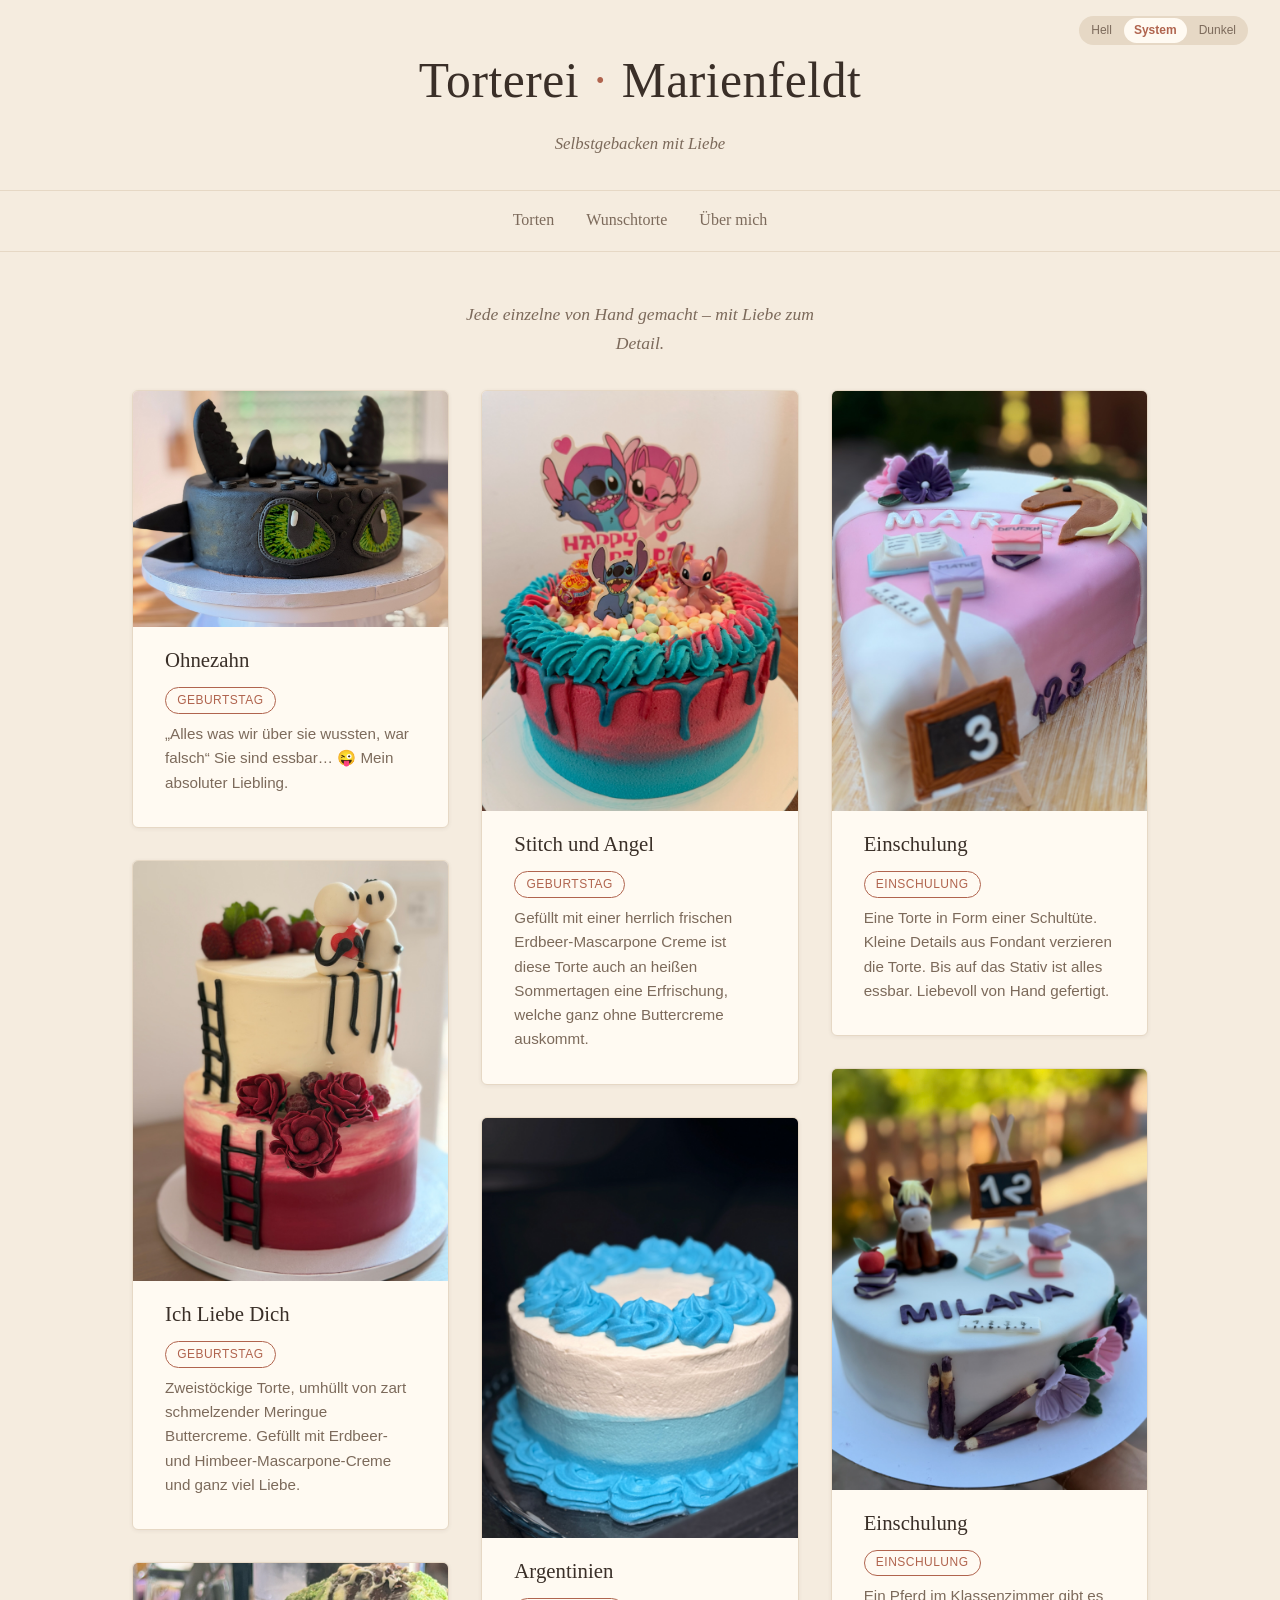
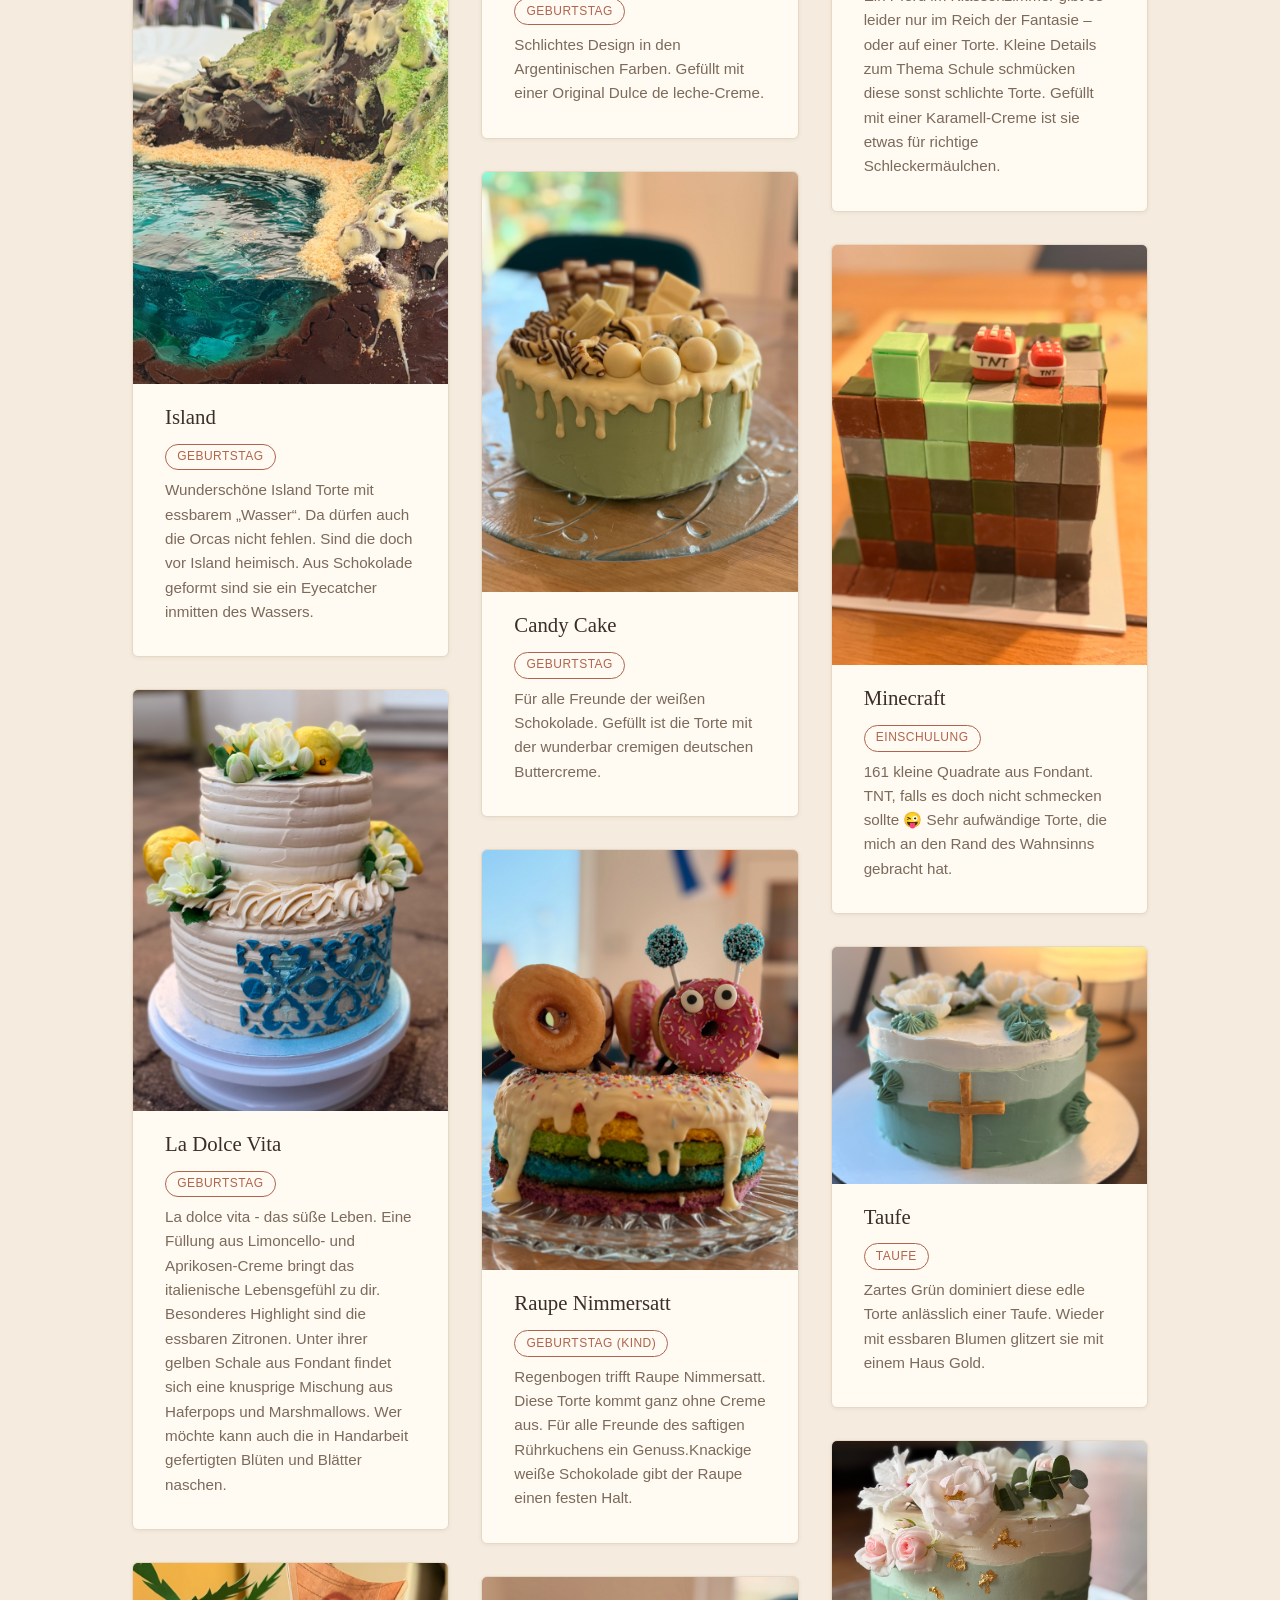
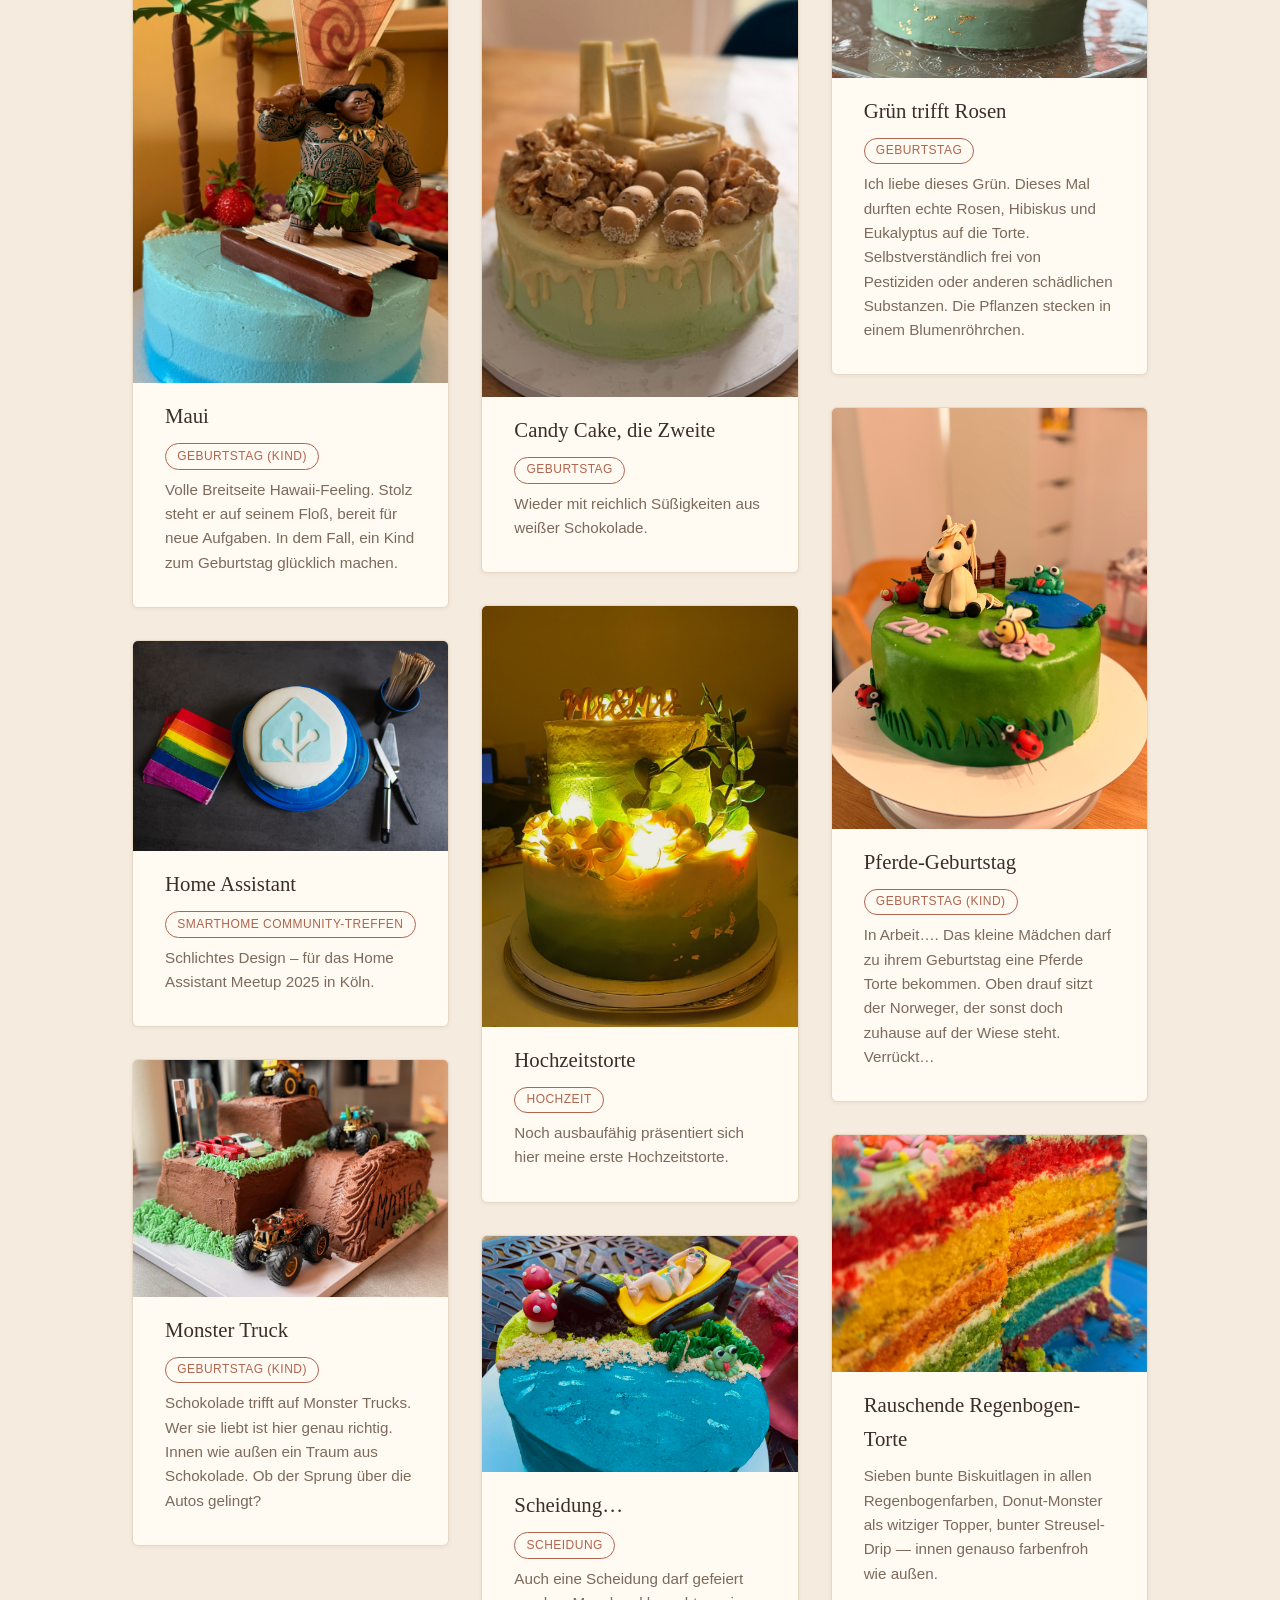
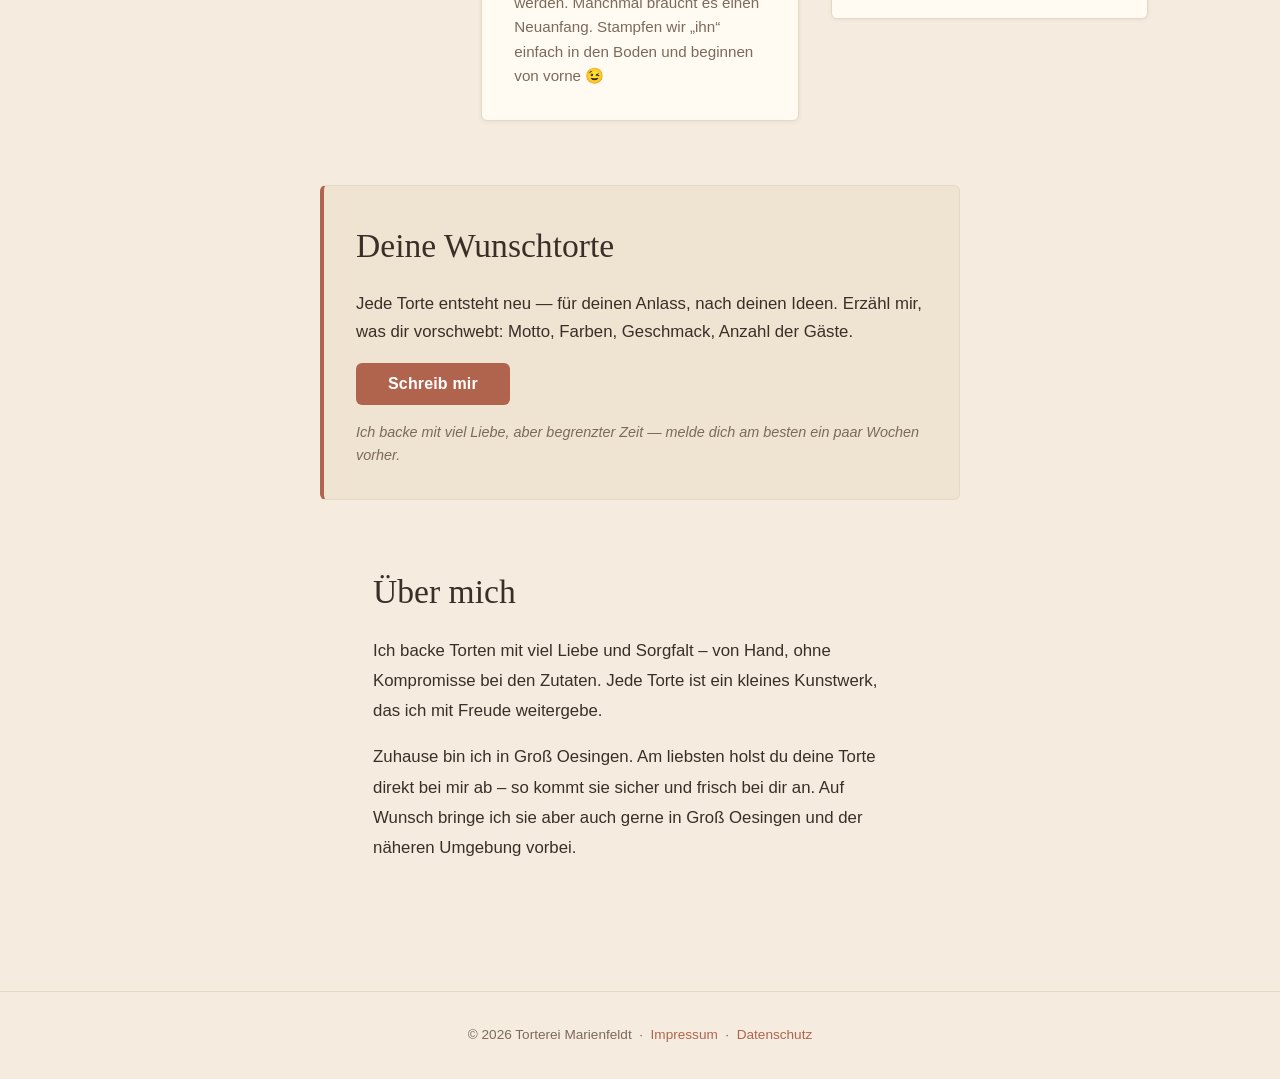
==== index.html @ f652b7ba "Bildmaße für Galerie-Karten reservieren (iPad-Ausrichtungsbug) Die Torten-Galerie nutzt ein Mehrspal" ====
<!DOCTYPE html>
<html lang="de">
<head>
  <meta charset="UTF-8">
  <meta name="viewport" content="width=device-width, initial-scale=1.0">
  <meta name="description" content="Torterei Marienfeldt – selbstgebackene Torten mit Liebe zum Handwerk.">
  <title>Torterei Marienfeldt</title>
  <link rel="icon" href="assets/favicon.svg" type="image/svg+xml">

  <meta property="og:type" content="website">
  <meta property="og:site_name" content="Torterei Marienfeldt">
  <meta property="og:title" content="Torterei Marienfeldt">
  <meta property="og:description" content="Selbstgebackene Torten mit Liebe zum Handwerk – jede einzelne von Hand gemacht.">
  <meta property="og:image" content="assets/images/torte-regenbogen-1.png">
  <meta property="og:image:width" content="2048">
  <meta property="og:image:height" content="1536">
  <meta property="og:image:alt" content="Rauschende Regenbogen-Torte der Torterei Marienfeldt">
  <meta name="twitter:card" content="summary_large_image">
  <meta name="twitter:title" content="Torterei Marienfeldt">
  <meta name="twitter:description" content="Selbstgebackene Torten mit Liebe zum Handwerk – jede einzelne von Hand gemacht.">
  <meta name="twitter:image" content="assets/images/torte-regenbogen-1.png">

  <link rel="stylesheet" href="assets/css/style.css">
  <script src="assets/js/theme.js"></script>
</head>
<body>

  <header class="site-header">
    <div class="seite-inhalt">
      <h1 class="site-header__titel">Torterei<span class="site-header__trenner" aria-hidden="true">·</span>Marienfeldt</h1>
      <p class="site-header__untertitel">Selbstgebacken mit Liebe</p>
    </div>
    <div class="header-controls">
      <div class="theme-switch" role="group" aria-label="Farbschema">
        <button class="theme-switch__btn" data-theme-set="light">Hell</button>
        <button class="theme-switch__btn" data-theme-set="system">System</button>
        <button class="theme-switch__btn" data-theme-set="dark">Dunkel</button>
      </div>
    </div>
  </header>

  <nav class="site-nav" aria-label="Hauptnavigation">
    <ul class="site-nav__liste">
      <li><a class="site-nav__link" href="#torten">Torten</a></li>
      <li><a class="site-nav__link" href="#kontakt">Wunschtorte</a></li>
      <li><a class="site-nav__link" href="#ueber-uns">Über mich</a></li>
    </ul>
  </nav>

  <main>
    <div class="seite-inhalt">

      <section class="torten-galerie" id="torten">
        <p class="torten-galerie__intro">Jede einzelne von Hand gemacht – mit Liebe zum Detail.</p>
        <div class="torten-galerie__raster">
          <div class="torte-card">
            <a href="#lb-ohnezahn-1" class="torte-card__bild-link">
              <img class="torte-card__bild" src="assets/images/torte-ohnezahn-1.png" alt="Ohnezahn" width="2048" height="1536" loading="lazy">
            </a>
            <div class="torte-card__info">
              <h3 class="torte-card__name">Ohnezahn</h3>
              <p class="torte-card__anlass">Geburtstag</p>
              <p class="torte-card__beschreibung">„Alles was wir über sie wussten, war falsch“
Sie sind essbar… 😜

Mein absoluter Liebling.</p>
            </div>
          </div>
          <div class="torte-card">
            <a href="#lb-love-1" class="torte-card__bild-link">
              <img class="torte-card__bild" src="assets/images/torte-love-1.jpg" alt="Ich Liebe Dich" width="1536" height="2048" loading="lazy">
            </a>
            <div class="torte-card__info">
              <h3 class="torte-card__name">Ich Liebe Dich</h3>
              <p class="torte-card__anlass">Geburtstag</p>
              <p class="torte-card__beschreibung">Zweistöckige Torte, umhüllt von zart schmelzender Meringue Buttercreme. Gefüllt mit Erdbeer- und Himbeer-Mascarpone-Creme und ganz viel Liebe.</p>
            </div>
          </div>
          <div class="torte-card">
            <a href="#lb-landschaft-1" class="torte-card__bild-link">
              <img class="torte-card__bild" src="assets/images/torte-landschaft-1.jpg" alt="Island" width="1536" height="2048" loading="lazy">
            </a>
            <div class="torte-card__info">
              <h3 class="torte-card__name">Island</h3>
              <p class="torte-card__anlass">Geburtstag</p>
              <p class="torte-card__beschreibung">Wunderschöne Island Torte mit essbarem „Wasser“.
Da dürfen auch die Orcas nicht fehlen. Sind die doch vor Island heimisch. Aus Schokolade geformt sind sie ein Eyecatcher inmitten des Wassers.</p>
            </div>
          </div>
          <div class="torte-card">
            <a href="#lb-la-dolce-vita-1" class="torte-card__bild-link">
              <img class="torte-card__bild" src="assets/images/torte-la-dolce-vita-1.png" alt="La Dolce Vita" width="1536" height="2048" loading="lazy">
            </a>
            <div class="torte-card__info">
              <h3 class="torte-card__name">La Dolce Vita</h3>
              <p class="torte-card__anlass">Geburtstag</p>
              <p class="torte-card__beschreibung">La dolce vita - das süße Leben.
Eine Füllung aus Limoncello- und Aprikosen-Creme bringt das italienische Lebensgefühl zu dir. 
Besonderes Highlight sind die essbaren Zitronen. Unter ihrer gelben Schale aus Fondant findet sich eine knusprige Mischung aus Haferpops und Marshmallows. Wer möchte kann auch die in Handarbeit gefertigten Blüten und Blätter naschen.</p>
            </div>
          </div>
          <div class="torte-card">
            <a href="#lb-moana-1" class="torte-card__bild-link">
              <img class="torte-card__bild" src="assets/images/torte-moana-1.png" alt="Maui" width="1536" height="2048" loading="lazy">
            </a>
            <div class="torte-card__info">
              <h3 class="torte-card__name">Maui</h3>
              <p class="torte-card__anlass">Geburtstag (Kind)</p>
              <p class="torte-card__beschreibung">Volle Breitseite Hawaii-Feeling.
Stolz steht er auf seinem Floß, bereit für neue Aufgaben. In dem Fall, ein Kind zum Geburtstag glücklich machen.</p>
            </div>
          </div>
          <div class="torte-card">
            <a href="#lb-homeassistant-1" class="torte-card__bild-link">
              <img class="torte-card__bild" src="assets/images/torte-homeassistant-1.jpg" alt="Home Assistant" width="2000" height="1333" loading="lazy">
            </a>
            <div class="torte-card__info">
              <h3 class="torte-card__name">Home Assistant</h3>
              <p class="torte-card__anlass">SmartHome Community-Treffen</p>
              <p class="torte-card__beschreibung">Schlichtes Design – für das Home Assistant Meetup 2025 in Köln.</p>
            </div>
          </div>
          <div class="torte-card">
            <a href="#lb-monstertruck-1" class="torte-card__bild-link">
              <img class="torte-card__bild" src="assets/images/torte-monstertruck-1.png" alt="Monster Truck" width="2048" height="1536" loading="lazy">
            </a>
            <div class="torte-card__info">
              <h3 class="torte-card__name">Monster Truck</h3>
              <p class="torte-card__anlass">Geburtstag (Kind)</p>
              <p class="torte-card__beschreibung">Schokolade trifft auf Monster Trucks. Wer sie liebt ist hier genau richtig. Innen wie außen ein Traum aus Schokolade. Ob der Sprung über die Autos gelingt?</p>
            </div>
          </div>
          <div class="torte-card">
            <a href="#lb-stitch-und-angel-1" class="torte-card__bild-link">
              <img class="torte-card__bild" src="assets/images/torte-stitch-und-angel-1.png" alt="Stitch und Angel" width="1536" height="2048" loading="lazy">
            </a>
            <div class="torte-card__info">
              <h3 class="torte-card__name">Stitch und Angel</h3>
              <p class="torte-card__anlass">Geburtstag</p>
              <p class="torte-card__beschreibung">Gefüllt mit einer herrlich frischen Erdbeer-Mascarpone Creme ist diese Torte auch an heißen Sommertagen eine Erfrischung, welche ganz ohne Buttercreme auskommt.</p>
            </div>
          </div>
          <div class="torte-card">
            <a href="#lb-ombreblau-1" class="torte-card__bild-link">
              <img class="torte-card__bild" src="assets/images/torte-ombreblau-1.png" alt="Argentinien" width="1536" height="2048" loading="lazy">
            </a>
            <div class="torte-card__info">
              <h3 class="torte-card__name">Argentinien</h3>
              <p class="torte-card__anlass">Geburtstag</p>
              <p class="torte-card__beschreibung">Schlichtes Design in den Argentinischen Farben. Gefüllt mit einer Original Dulce de leche-Creme.</p>
            </div>
          </div>
          <div class="torte-card">
            <a href="#lb-drip-gruen-1" class="torte-card__bild-link">
              <img class="torte-card__bild" src="assets/images/torte-drip-gruen-1.png" alt="Candy Cake" width="1536" height="2048" loading="lazy">
            </a>
            <div class="torte-card__info">
              <h3 class="torte-card__name">Candy Cake</h3>
              <p class="torte-card__anlass">Geburtstag</p>
              <p class="torte-card__beschreibung">Für alle Freunde der weißen Schokolade. Gefüllt ist die Torte mit der wunderbar cremigen deutschen Buttercreme.</p>
            </div>
          </div>
          <div class="torte-card">
            <a href="#lb-schoko-drip-1" class="torte-card__bild-link">
              <img class="torte-card__bild" src="assets/images/torte-schoko-drip-1.png" alt="Raupe Nimmersatt" width="1536" height="2048" loading="lazy">
            </a>
            <div class="torte-card__info">
              <h3 class="torte-card__name">Raupe Nimmersatt</h3>
              <p class="torte-card__anlass">Geburtstag (Kind)</p>
              <p class="torte-card__beschreibung">Regenbogen trifft Raupe Nimmersatt.
Diese Torte kommt ganz ohne Creme aus. Für alle Freunde des saftigen Rührkuchens ein Genuss.Knackige weiße Schokolade gibt der Raupe einen festen Halt.</p>
            </div>
          </div>
          <div class="torte-card">
            <a href="#lb-candy-cake-die-zweite-1" class="torte-card__bild-link">
              <img class="torte-card__bild" src="assets/images/torte-candy-cake-die-zweite-1.png" alt="Candy Cake, die Zweite" width="1536" height="2048" loading="lazy">
            </a>
            <div class="torte-card__info">
              <h3 class="torte-card__name">Candy Cake, die Zweite</h3>
              <p class="torte-card__anlass">Geburtstag</p>
              <p class="torte-card__beschreibung">Wieder mit reichlich Süßigkeiten aus weißer Schokolade.</p>
            </div>
          </div>
          <div class="torte-card">
            <a href="#lb-hochzeitstorte-1" class="torte-card__bild-link">
              <img class="torte-card__bild" src="assets/images/torte-hochzeitstorte-1.png" alt="Hochzeitstorte" width="1536" height="2048" loading="lazy">
            </a>
            <div class="torte-card__info">
              <h3 class="torte-card__name">Hochzeitstorte</h3>
              <p class="torte-card__anlass">Hochzeit</p>
              <p class="torte-card__beschreibung">Noch ausbaufähig präsentiert sich hier meine erste Hochzeitstorte.</p>
            </div>
          </div>
          <div class="torte-card">
            <a href="#lb-scheidung-1" class="torte-card__bild-link">
              <img class="torte-card__bild" src="assets/images/torte-scheidung-1.png" alt="Scheidung…" width="2048" height="1536" loading="lazy">
            </a>
            <div class="torte-card__info">
              <h3 class="torte-card__name">Scheidung…</h3>
              <p class="torte-card__anlass">Scheidung</p>
              <p class="torte-card__beschreibung">Auch eine Scheidung darf gefeiert werden. Manchmal braucht es einen Neuanfang. 
Stampfen wir „ihn“ einfach in den Boden und beginnen von vorne 😉</p>
            </div>
          </div>
          <div class="torte-card">
            <a href="#lb-einschulung-1" class="torte-card__bild-link">
              <img class="torte-card__bild" src="assets/images/torte-einschulung-1.jpg" alt="Einschulung" width="1536" height="2048" loading="lazy">
            </a>
            <div class="torte-card__info">
              <h3 class="torte-card__name">Einschulung</h3>
              <p class="torte-card__anlass">Einschulung</p>
              <p class="torte-card__beschreibung">Eine Torte in Form einer Schultüte. Kleine Details aus Fondant verzieren die Torte. Bis auf das Stativ ist alles essbar. Liebevoll von Hand gefertigt.</p>
            </div>
          </div>
          <div class="torte-card">
            <a href="#lb-einschulung-2-1" class="torte-card__bild-link">
              <img class="torte-card__bild" src="assets/images/torte-einschulung-2-1.jpg" alt="Einschulung" width="1536" height="2048" loading="lazy">
            </a>
            <div class="torte-card__info">
              <h3 class="torte-card__name">Einschulung</h3>
              <p class="torte-card__anlass">Einschulung</p>
              <p class="torte-card__beschreibung">Ein Pferd im Klassenzimmer gibt es leider nur im Reich der Fantasie – oder auf einer Torte. Kleine Details zum Thema Schule schmücken diese sonst schlichte Torte. Gefüllt mit einer Karamell-Creme ist sie etwas für richtige Schleckermäulchen.</p>
            </div>
          </div>
          <div class="torte-card">
            <a href="#lb-minecraft-1" class="torte-card__bild-link">
              <img class="torte-card__bild" src="assets/images/torte-minecraft-1.jpg" alt="Minecraft" width="1536" height="2048" loading="lazy">
            </a>
            <div class="torte-card__info">
              <h3 class="torte-card__name">Minecraft</h3>
              <p class="torte-card__anlass">Einschulung</p>
              <p class="torte-card__beschreibung">161 kleine Quadrate aus Fondant. TNT, falls es doch nicht schmecken sollte 😜
Sehr aufwändige Torte, die mich an den Rand des Wahnsinns gebracht hat.</p>
            </div>
          </div>
          <div class="torte-card">
            <a href="#lb-taufe-1" class="torte-card__bild-link">
              <img class="torte-card__bild" src="assets/images/torte-taufe-1.jpg" alt="Taufe" width="5712" height="4284" loading="lazy">
            </a>
            <div class="torte-card__info">
              <h3 class="torte-card__name">Taufe</h3>
              <p class="torte-card__anlass">Taufe</p>
              <p class="torte-card__beschreibung">Zartes Grün dominiert diese edle Torte anlässlich einer Taufe. Wieder mit essbaren Blumen glitzert sie mit einem Haus Gold.</p>
            </div>
          </div>
          <div class="torte-card">
            <a href="#lb-gruen-trifft-rosen-1" class="torte-card__bild-link">
              <img class="torte-card__bild" src="assets/images/torte-gruen-trifft-rosen-1.jpg" alt="Grün trifft Rosen" width="4032" height="3024" loading="lazy">
            </a>
            <div class="torte-card__info">
              <h3 class="torte-card__name">Grün trifft Rosen</h3>
              <p class="torte-card__anlass">Geburtstag</p>
              <p class="torte-card__beschreibung">Ich liebe dieses Grün. Dieses Mal durften echte Rosen, Hibiskus und Eukalyptus auf die Torte. Selbstverständlich frei von Pestiziden oder anderen schädlichen Substanzen. Die Pflanzen stecken in einem Blumenröhrchen.</p>
            </div>
          </div>
          <div class="torte-card">
            <a href="#lb-pferde-geburtstag-1" class="torte-card__bild-link">
              <img class="torte-card__bild" src="assets/images/torte-pferde-geburtstag-1.jpg" alt="Pferde-Geburtstag" width="4284" height="5712" loading="lazy">
            </a>
            <div class="torte-card__info">
              <h3 class="torte-card__name">Pferde-Geburtstag</h3>
              <p class="torte-card__anlass">Geburtstag (Kind)</p>
              <p class="torte-card__beschreibung">In Arbeit….

Das kleine Mädchen darf zu ihrem Geburtstag eine Pferde Torte bekommen. Oben drauf sitzt der Norweger, der sonst doch zuhause auf der Wiese steht. Verrückt…</p>
            </div>
          </div>
          <div class="torte-card">
            <a href="#lb-regenbogen-1" class="torte-card__bild-link">
              <img class="torte-card__bild" src="assets/images/torte-regenbogen-1.png" alt="Rauschende Regenbogen-Torte" width="2048" height="1536" loading="lazy">
            </a>
            <div class="torte-card__info">
              <h3 class="torte-card__name">Rauschende Regenbogen-Torte</h3>
              <p class="torte-card__beschreibung">Sieben bunte Biskuitlagen in allen Regenbogenfarben, Donut-Monster als witziger Topper, bunter Streusel-Drip — innen genauso farbenfroh wie außen.</p>
            </div>
          </div>
        </div>
      </section>

      <section class="kontakt" id="kontakt" aria-labelledby="kontakt-titel">
        <div class="kontakt__box">
          <h2 class="abschnitt-titel" id="kontakt-titel">Deine Wunschtorte</h2>
          <p class="kontakt__text">
            Jede Torte entsteht neu — für deinen Anlass, nach deinen Ideen. Erzähl mir, was dir
            vorschwebt: Motto, Farben, Geschmack, Anzahl der Gäste.
          </p>
          <a class="kontakt__link" href="mailto:torterei@marienfeldt.net?subject=Anfrage">
            Schreib mir
          </a>
          <p class="kontakt__hinweis">
            Ich backe mit viel Liebe, aber begrenzter Zeit — melde dich am besten ein paar Wochen vorher.
          </p>
        </div>
      </section>

      <section class="ueber-uns" id="ueber-uns" aria-labelledby="ueber-uns-titel">
        <div class="ueber-uns__box">
          <h2 class="abschnitt-titel" id="ueber-uns-titel">Über mich</h2>
          <p class="ueber-uns__text">
            Ich backe Torten mit viel Liebe und Sorgfalt –
            von Hand, ohne Kompromisse bei den Zutaten.
            Jede Torte ist ein kleines Kunstwerk, das ich mit Freude weitergebe.
          </p>
          <p class="ueber-uns__text">
            Zuhause bin ich in Groß Oesingen. Am liebsten holst du deine Torte direkt
            bei mir ab – so kommt sie sicher und frisch bei dir an. Auf Wunsch bringe
            ich sie aber auch gerne in Groß Oesingen und der näheren Umgebung vorbei.
          </p>
        </div>
      </section>

    </div>
  </main>

  <footer class="site-footer">
    <div class="seite-inhalt">
      <p>&copy; 2026 Torterei Marienfeldt &nbsp;·&nbsp; <a href="impressum.html">Impressum</a> &nbsp;·&nbsp; <a href="datenschutz.html">Datenschutz</a></p>
    </div>
  </footer>
  <!-- Ohnezahn -->
  <div class="lightbox" id="lb-ohnezahn-1">
    <a class="lightbox__overlay" href="#torten" aria-label="Schließen"></a>
    <div class="lightbox__stage">
      <img class="lightbox__bild" src="assets/images/torte-ohnezahn-1.png" alt="Ohnezahn – Ansicht 1">
      <p class="lightbox__titel">Ohnezahn</p>
      <a class="lightbox__schliessen" href="#torten" aria-label="Schließen">✕</a>
    </div>
  </div>
  <!-- Ich Liebe Dich -->
  <div class="lightbox" id="lb-love-1">
    <a class="lightbox__overlay" href="#torten" aria-label="Schließen"></a>
    <div class="lightbox__stage">
      <img class="lightbox__bild" src="assets/images/torte-love-1.jpg" alt="Ich Liebe Dich – Ansicht 1">
      <p class="lightbox__titel">Ich Liebe Dich</p>
      <a class="lightbox__schliessen" href="#torten" aria-label="Schließen">✕</a>
      <a class="lightbox__nav lightbox__nav--weiter" href="#lb-love-2" aria-label="Nächstes Bild">›</a>
    </div>
  </div>
  <div class="lightbox" id="lb-love-2">
    <a class="lightbox__overlay" href="#torten" aria-label="Schließen"></a>
    <div class="lightbox__stage">
      <img class="lightbox__bild" src="assets/images/torte-love-2.jpg" alt="Ich Liebe Dich – Ansicht 2">
      <p class="lightbox__titel">Ich Liebe Dich</p>
      <a class="lightbox__schliessen" href="#torten" aria-label="Schließen">✕</a>
      <a class="lightbox__nav lightbox__nav--weiter" href="#lb-love-3" aria-label="Nächstes Bild">›</a>
      <a class="lightbox__nav lightbox__nav--zurueck" href="#lb-love-1" aria-label="Vorheriges Bild">‹</a>
    </div>
  </div>
  <div class="lightbox" id="lb-love-3">
    <a class="lightbox__overlay" href="#torten" aria-label="Schließen"></a>
    <div class="lightbox__stage">
      <img class="lightbox__bild" src="assets/images/torte-love-3.jpg" alt="Ich Liebe Dich – Ansicht 3">
      <p class="lightbox__titel">Ich Liebe Dich</p>
      <a class="lightbox__schliessen" href="#torten" aria-label="Schließen">✕</a>
      <a class="lightbox__nav lightbox__nav--zurueck" href="#lb-love-2" aria-label="Vorheriges Bild">‹</a>
    </div>
  </div>
  <!-- Island -->
  <div class="lightbox" id="lb-landschaft-1">
    <a class="lightbox__overlay" href="#torten" aria-label="Schließen"></a>
    <div class="lightbox__stage">
      <img class="lightbox__bild" src="assets/images/torte-landschaft-1.jpg" alt="Island – Ansicht 1">
      <p class="lightbox__titel">Island</p>
      <a class="lightbox__schliessen" href="#torten" aria-label="Schließen">✕</a>
      <a class="lightbox__nav lightbox__nav--weiter" href="#lb-landschaft-2" aria-label="Nächstes Bild">›</a>
    </div>
  </div>
  <div class="lightbox" id="lb-landschaft-2">
    <a class="lightbox__overlay" href="#torten" aria-label="Schließen"></a>
    <div class="lightbox__stage">
      <img class="lightbox__bild" src="assets/images/torte-landschaft-2.png" alt="Island – Ansicht 2">
      <p class="lightbox__titel">Island</p>
      <a class="lightbox__schliessen" href="#torten" aria-label="Schließen">✕</a>
      <a class="lightbox__nav lightbox__nav--zurueck" href="#lb-landschaft-1" aria-label="Vorheriges Bild">‹</a>
    </div>
  </div>
  <!-- La Dolce Vita -->
  <div class="lightbox" id="lb-la-dolce-vita-1">
    <a class="lightbox__overlay" href="#torten" aria-label="Schließen"></a>
    <div class="lightbox__stage">
      <img class="lightbox__bild" src="assets/images/torte-la-dolce-vita-1.png" alt="La Dolce Vita – Ansicht 1">
      <p class="lightbox__titel">La Dolce Vita</p>
      <a class="lightbox__schliessen" href="#torten" aria-label="Schließen">✕</a>
      <a class="lightbox__nav lightbox__nav--weiter" href="#lb-la-dolce-vita-2" aria-label="Nächstes Bild">›</a>
    </div>
  </div>
  <div class="lightbox" id="lb-la-dolce-vita-2">
    <a class="lightbox__overlay" href="#torten" aria-label="Schließen"></a>
    <div class="lightbox__stage">
      <img class="lightbox__bild" src="assets/images/torte-la-dolce-vita-2.png" alt="La Dolce Vita – Ansicht 2">
      <p class="lightbox__titel">La Dolce Vita</p>
      <a class="lightbox__schliessen" href="#torten" aria-label="Schließen">✕</a>
      <a class="lightbox__nav lightbox__nav--weiter" href="#lb-la-dolce-vita-3" aria-label="Nächstes Bild">›</a>
      <a class="lightbox__nav lightbox__nav--zurueck" href="#lb-la-dolce-vita-1" aria-label="Vorheriges Bild">‹</a>
    </div>
  </div>
  <div class="lightbox" id="lb-la-dolce-vita-3">
    <a class="lightbox__overlay" href="#torten" aria-label="Schließen"></a>
    <div class="lightbox__stage">
      <img class="lightbox__bild" src="assets/images/torte-la-dolce-vita-3.png" alt="La Dolce Vita – Ansicht 3">
      <p class="lightbox__titel">La Dolce Vita</p>
      <a class="lightbox__schliessen" href="#torten" aria-label="Schließen">✕</a>
      <a class="lightbox__nav lightbox__nav--zurueck" href="#lb-la-dolce-vita-2" aria-label="Vorheriges Bild">‹</a>
    </div>
  </div>
  <!-- Maui -->
  <div class="lightbox" id="lb-moana-1">
    <a class="lightbox__overlay" href="#torten" aria-label="Schließen"></a>
    <div class="lightbox__stage">
      <img class="lightbox__bild" src="assets/images/torte-moana-1.png" alt="Maui – Ansicht 1">
      <p class="lightbox__titel">Maui</p>
      <a class="lightbox__schliessen" href="#torten" aria-label="Schließen">✕</a>
    </div>
  </div>
  <!-- Home Assistant -->
  <div class="lightbox" id="lb-homeassistant-1">
    <a class="lightbox__overlay" href="#torten" aria-label="Schließen"></a>
    <div class="lightbox__stage">
      <img class="lightbox__bild" src="assets/images/torte-homeassistant-1.jpg" alt="Home Assistant – Ansicht 1">
      <p class="lightbox__titel">Home Assistant</p>
      <a class="lightbox__schliessen" href="#torten" aria-label="Schließen">✕</a>
      <a class="lightbox__nav lightbox__nav--weiter" href="#lb-homeassistant-2" aria-label="Nächstes Bild">›</a>
    </div>
  </div>
  <div class="lightbox" id="lb-homeassistant-2">
    <a class="lightbox__overlay" href="#torten" aria-label="Schließen"></a>
    <div class="lightbox__stage">
      <img class="lightbox__bild" src="assets/images/torte-homeassistant-2.png" alt="Home Assistant – Ansicht 2">
      <p class="lightbox__titel">Home Assistant</p>
      <a class="lightbox__schliessen" href="#torten" aria-label="Schließen">✕</a>
      <a class="lightbox__nav lightbox__nav--zurueck" href="#lb-homeassistant-1" aria-label="Vorheriges Bild">‹</a>
    </div>
  </div>
  <!-- Monster Truck -->
  <div class="lightbox" id="lb-monstertruck-1">
    <a class="lightbox__overlay" href="#torten" aria-label="Schließen"></a>
    <div class="lightbox__stage">
      <img class="lightbox__bild" src="assets/images/torte-monstertruck-1.png" alt="Monster Truck – Ansicht 1">
      <p class="lightbox__titel">Monster Truck</p>
      <a class="lightbox__schliessen" href="#torten" aria-label="Schließen">✕</a>
    </div>
  </div>
  <!-- Stitch und Angel -->
  <div class="lightbox" id="lb-stitch-und-angel-1">
    <a class="lightbox__overlay" href="#torten" aria-label="Schließen"></a>
    <div class="lightbox__stage">
      <img class="lightbox__bild" src="assets/images/torte-stitch-und-angel-1.png" alt="Stitch und Angel – Ansicht 1">
      <p class="lightbox__titel">Stitch und Angel</p>
      <a class="lightbox__schliessen" href="#torten" aria-label="Schließen">✕</a>
      <a class="lightbox__nav lightbox__nav--weiter" href="#lb-stitch-und-angel-2" aria-label="Nächstes Bild">›</a>
    </div>
  </div>
  <div class="lightbox" id="lb-stitch-und-angel-2">
    <a class="lightbox__overlay" href="#torten" aria-label="Schließen"></a>
    <div class="lightbox__stage">
      <img class="lightbox__bild" src="assets/images/torte-stitch-und-angel-2.png" alt="Stitch und Angel – Ansicht 2">
      <p class="lightbox__titel">Stitch und Angel</p>
      <a class="lightbox__schliessen" href="#torten" aria-label="Schließen">✕</a>
      <a class="lightbox__nav lightbox__nav--zurueck" href="#lb-stitch-und-angel-1" aria-label="Vorheriges Bild">‹</a>
    </div>
  </div>
  <!-- Argentinien -->
  <div class="lightbox" id="lb-ombreblau-1">
    <a class="lightbox__overlay" href="#torten" aria-label="Schließen"></a>
    <div class="lightbox__stage">
      <img class="lightbox__bild" src="assets/images/torte-ombreblau-1.png" alt="Argentinien – Ansicht 1">
      <p class="lightbox__titel">Argentinien</p>
      <a class="lightbox__schliessen" href="#torten" aria-label="Schließen">✕</a>
    </div>
  </div>
  <!-- Candy Cake -->
  <div class="lightbox" id="lb-drip-gruen-1">
    <a class="lightbox__overlay" href="#torten" aria-label="Schließen"></a>
    <div class="lightbox__stage">
      <img class="lightbox__bild" src="assets/images/torte-drip-gruen-1.png" alt="Candy Cake – Ansicht 1">
      <p class="lightbox__titel">Candy Cake</p>
      <a class="lightbox__schliessen" href="#torten" aria-label="Schließen">✕</a>
    </div>
  </div>
  <!-- Raupe Nimmersatt -->
  <div class="lightbox" id="lb-schoko-drip-1">
    <a class="lightbox__overlay" href="#torten" aria-label="Schließen"></a>
    <div class="lightbox__stage">
      <img class="lightbox__bild" src="assets/images/torte-schoko-drip-1.png" alt="Raupe Nimmersatt – Ansicht 1">
      <p class="lightbox__titel">Raupe Nimmersatt</p>
      <a class="lightbox__schliessen" href="#torten" aria-label="Schließen">✕</a>
    </div>
  </div>
  <!-- Candy Cake, die Zweite -->
  <div class="lightbox" id="lb-candy-cake-die-zweite-1">
    <a class="lightbox__overlay" href="#torten" aria-label="Schließen"></a>
    <div class="lightbox__stage">
      <img class="lightbox__bild" src="assets/images/torte-candy-cake-die-zweite-1.png" alt="Candy Cake, die Zweite – Ansicht 1">
      <p class="lightbox__titel">Candy Cake, die Zweite</p>
      <a class="lightbox__schliessen" href="#torten" aria-label="Schließen">✕</a>
    </div>
  </div>
  <!-- Hochzeitstorte -->
  <div class="lightbox" id="lb-hochzeitstorte-1">
    <a class="lightbox__overlay" href="#torten" aria-label="Schließen"></a>
    <div class="lightbox__stage">
      <img class="lightbox__bild" src="assets/images/torte-hochzeitstorte-1.png" alt="Hochzeitstorte – Ansicht 1">
      <p class="lightbox__titel">Hochzeitstorte</p>
      <a class="lightbox__schliessen" href="#torten" aria-label="Schließen">✕</a>
      <a class="lightbox__nav lightbox__nav--weiter" href="#lb-hochzeitstorte-2" aria-label="Nächstes Bild">›</a>
    </div>
  </div>
  <div class="lightbox" id="lb-hochzeitstorte-2">
    <a class="lightbox__overlay" href="#torten" aria-label="Schließen"></a>
    <div class="lightbox__stage">
      <img class="lightbox__bild" src="assets/images/torte-hochzeitstorte-2.png" alt="Hochzeitstorte – Ansicht 2">
      <p class="lightbox__titel">Hochzeitstorte</p>
      <a class="lightbox__schliessen" href="#torten" aria-label="Schließen">✕</a>
      <a class="lightbox__nav lightbox__nav--zurueck" href="#lb-hochzeitstorte-1" aria-label="Vorheriges Bild">‹</a>
    </div>
  </div>
  <!-- Scheidung… -->
  <div class="lightbox" id="lb-scheidung-1">
    <a class="lightbox__overlay" href="#torten" aria-label="Schließen"></a>
    <div class="lightbox__stage">
      <img class="lightbox__bild" src="assets/images/torte-scheidung-1.png" alt="Scheidung… – Ansicht 1">
      <p class="lightbox__titel">Scheidung…</p>
      <a class="lightbox__schliessen" href="#torten" aria-label="Schließen">✕</a>
    </div>
  </div>
  <!-- Einschulung -->
  <div class="lightbox" id="lb-einschulung-1">
    <a class="lightbox__overlay" href="#torten" aria-label="Schließen"></a>
    <div class="lightbox__stage">
      <img class="lightbox__bild" src="assets/images/torte-einschulung-1.jpg" alt="Einschulung – Ansicht 1">
      <p class="lightbox__titel">Einschulung</p>
      <a class="lightbox__schliessen" href="#torten" aria-label="Schließen">✕</a>
    </div>
  </div>
  <!-- Einschulung -->
  <div class="lightbox" id="lb-einschulung-2-1">
    <a class="lightbox__overlay" href="#torten" aria-label="Schließen"></a>
    <div class="lightbox__stage">
      <img class="lightbox__bild" src="assets/images/torte-einschulung-2-1.jpg" alt="Einschulung – Ansicht 1">
      <p class="lightbox__titel">Einschulung</p>
      <a class="lightbox__schliessen" href="#torten" aria-label="Schließen">✕</a>
      <a class="lightbox__nav lightbox__nav--weiter" href="#lb-einschulung-2-2" aria-label="Nächstes Bild">›</a>
    </div>
  </div>
  <div class="lightbox" id="lb-einschulung-2-2">
    <a class="lightbox__overlay" href="#torten" aria-label="Schließen"></a>
    <div class="lightbox__stage">
      <img class="lightbox__bild" src="assets/images/torte-einschulung-2-2.jpg" alt="Einschulung – Ansicht 2">
      <p class="lightbox__titel">Einschulung</p>
      <a class="lightbox__schliessen" href="#torten" aria-label="Schließen">✕</a>
      <a class="lightbox__nav lightbox__nav--zurueck" href="#lb-einschulung-2-1" aria-label="Vorheriges Bild">‹</a>
    </div>
  </div>
  <!-- Minecraft -->
  <div class="lightbox" id="lb-minecraft-1">
    <a class="lightbox__overlay" href="#torten" aria-label="Schließen"></a>
    <div class="lightbox__stage">
      <img class="lightbox__bild" src="assets/images/torte-minecraft-1.jpg" alt="Minecraft – Ansicht 1">
      <p class="lightbox__titel">Minecraft</p>
      <a class="lightbox__schliessen" href="#torten" aria-label="Schließen">✕</a>
      <a class="lightbox__nav lightbox__nav--weiter" href="#lb-minecraft-2" aria-label="Nächstes Bild">›</a>
    </div>
  </div>
  <div class="lightbox" id="lb-minecraft-2">
    <a class="lightbox__overlay" href="#torten" aria-label="Schließen"></a>
    <div class="lightbox__stage">
      <img class="lightbox__bild" src="assets/images/torte-minecraft-2.jpg" alt="Minecraft – Ansicht 2">
      <p class="lightbox__titel">Minecraft</p>
      <a class="lightbox__schliessen" href="#torten" aria-label="Schließen">✕</a>
      <a class="lightbox__nav lightbox__nav--zurueck" href="#lb-minecraft-1" aria-label="Vorheriges Bild">‹</a>
    </div>
  </div>
  <!-- Taufe -->
  <div class="lightbox" id="lb-taufe-1">
    <a class="lightbox__overlay" href="#torten" aria-label="Schließen"></a>
    <div class="lightbox__stage">
      <img class="lightbox__bild" src="assets/images/torte-taufe-1.jpg" alt="Taufe – Ansicht 1">
      <p class="lightbox__titel">Taufe</p>
      <a class="lightbox__schliessen" href="#torten" aria-label="Schließen">✕</a>
      <a class="lightbox__nav lightbox__nav--weiter" href="#lb-taufe-2" aria-label="Nächstes Bild">›</a>
    </div>
  </div>
  <div class="lightbox" id="lb-taufe-2">
    <a class="lightbox__overlay" href="#torten" aria-label="Schließen"></a>
    <div class="lightbox__stage">
      <img class="lightbox__bild" src="assets/images/torte-taufe-2.jpg" alt="Taufe – Ansicht 2">
      <p class="lightbox__titel">Taufe</p>
      <a class="lightbox__schliessen" href="#torten" aria-label="Schließen">✕</a>
      <a class="lightbox__nav lightbox__nav--zurueck" href="#lb-taufe-1" aria-label="Vorheriges Bild">‹</a>
    </div>
  </div>
  <!-- Grün trifft Rosen -->
  <div class="lightbox" id="lb-gruen-trifft-rosen-1">
    <a class="lightbox__overlay" href="#torten" aria-label="Schließen"></a>
    <div class="lightbox__stage">
      <img class="lightbox__bild" src="assets/images/torte-gruen-trifft-rosen-1.jpg" alt="Grün trifft Rosen – Ansicht 1">
      <p class="lightbox__titel">Grün trifft Rosen</p>
      <a class="lightbox__schliessen" href="#torten" aria-label="Schließen">✕</a>
      <a class="lightbox__nav lightbox__nav--weiter" href="#lb-gruen-trifft-rosen-2" aria-label="Nächstes Bild">›</a>
    </div>
  </div>
  <div class="lightbox" id="lb-gruen-trifft-rosen-2">
    <a class="lightbox__overlay" href="#torten" aria-label="Schließen"></a>
    <div class="lightbox__stage">
      <img class="lightbox__bild" src="assets/images/torte-gruen-trifft-rosen-2.jpg" alt="Grün trifft Rosen – Ansicht 2">
      <p class="lightbox__titel">Grün trifft Rosen</p>
      <a class="lightbox__schliessen" href="#torten" aria-label="Schließen">✕</a>
      <a class="lightbox__nav lightbox__nav--zurueck" href="#lb-gruen-trifft-rosen-1" aria-label="Vorheriges Bild">‹</a>
    </div>
  </div>
  <!-- Pferde-Geburtstag -->
  <div class="lightbox" id="lb-pferde-geburtstag-1">
    <a class="lightbox__overlay" href="#torten" aria-label="Schließen"></a>
    <div class="lightbox__stage">
      <img class="lightbox__bild" src="assets/images/torte-pferde-geburtstag-1.jpg" alt="Pferde-Geburtstag – Ansicht 1">
      <p class="lightbox__titel">Pferde-Geburtstag</p>
      <a class="lightbox__schliessen" href="#torten" aria-label="Schließen">✕</a>
      <a class="lightbox__nav lightbox__nav--weiter" href="#lb-pferde-geburtstag-2" aria-label="Nächstes Bild">›</a>
    </div>
  </div>
  <div class="lightbox" id="lb-pferde-geburtstag-2">
    <a class="lightbox__overlay" href="#torten" aria-label="Schließen"></a>
    <div class="lightbox__stage">
      <img class="lightbox__bild" src="assets/images/torte-pferde-geburtstag-2.jpg" alt="Pferde-Geburtstag – Ansicht 2">
      <p class="lightbox__titel">Pferde-Geburtstag</p>
      <a class="lightbox__schliessen" href="#torten" aria-label="Schließen">✕</a>
      <a class="lightbox__nav lightbox__nav--zurueck" href="#lb-pferde-geburtstag-1" aria-label="Vorheriges Bild">‹</a>
    </div>
  </div>
  <!-- Rauschende Regenbogen-Torte -->
  <div class="lightbox" id="lb-regenbogen-1">
    <a class="lightbox__overlay" href="#torten" aria-label="Schließen"></a>
    <div class="lightbox__stage">
      <img class="lightbox__bild" src="assets/images/torte-regenbogen-1.png" alt="Rauschende Regenbogen-Torte – Ansicht 1">
      <p class="lightbox__titel">Rauschende Regenbogen-Torte</p>
      <a class="lightbox__schliessen" href="#torten" aria-label="Schließen">✕</a>
    </div>
  </div>
</body>
</html>
---- assets/css/style.css ----
/* === Custom Properties === */
:root {
  --farbe-hintergrund: #f5ecdf;
  --farbe-text: #3a2f28;
  --farbe-text-hell: #7c6a5b;
  --farbe-akzent: #b0644e;
  --farbe-akzent-hell: #c37e63;
  --farbe-linie: #e6d8c5;
  --farbe-karte: #fffaf2;
  --farbe-panel: #efe4d2;

  --schrift-kopf: 'Georgia', 'Times New Roman', serif;
  --schrift-text: 'Helvetica Neue', Arial, sans-serif;

  --abstand-s: 0.5rem;
  --abstand-m: 1rem;
  --abstand-l: 2rem;
  --abstand-xl: 4rem;

  --radius: 6px;
  --schatten: 0 1px 4px rgba(58, 47, 40, 0.07);
}

@media (prefers-color-scheme: dark) {
  :root {
    --farbe-hintergrund: #191410;
    --farbe-text: #efe3d4;
    --farbe-text-hell: #b3a08d;
    --farbe-akzent: #d38a70;
    --farbe-akzent-hell: #e0a184;
    --farbe-linie: #35291f;
    --farbe-karte: #241c15;
    --farbe-panel: #241c15;
    --schatten: 0 1px 4px rgba(0, 0, 0, 0.4);
  }
}

[data-theme="dark"] {
  --farbe-hintergrund: #191410;
  --farbe-text: #efe3d4;
  --farbe-text-hell: #b3a08d;
  --farbe-akzent: #d38a70;
  --farbe-akzent-hell: #e0a184;
  --farbe-linie: #35291f;
  --farbe-karte: #241c15;
  --farbe-panel: #241c15;
  --schatten: 0 1px 4px rgba(0, 0, 0, 0.4);
}

[data-theme="light"] {
  --farbe-hintergrund: #f5ecdf;
  --farbe-text: #3a2f28;
  --farbe-text-hell: #7c6a5b;
  --farbe-akzent: #b0644e;
  --farbe-akzent-hell: #c37e63;
  --farbe-linie: #e6d8c5;
  --farbe-karte: #fffaf2;
  --farbe-panel: #efe4d2;
  --schatten: 0 1px 4px rgba(58, 47, 40, 0.07);
}

/* === Theme-Schalter === */
.theme-switch {
  display: flex;
  gap: 2px;
  align-items: center;
  background-color: var(--farbe-linie);
  border-radius: 999px;
  padding: 2px;
}

.theme-switch__btn {
  background: none;
  border: none;
  cursor: pointer;
  font-size: 0.75rem;
  padding: 3px 10px;
  border-radius: 999px;
  color: var(--farbe-text-hell);
  line-height: 1.6;
}

.theme-switch__btn:hover {
  color: var(--farbe-akzent);
}

.theme-switch__btn--aktiv {
  background-color: var(--farbe-karte);
  color: var(--farbe-akzent);
  font-weight: bold;
}

/* === Reset === */
*, *::before, *::after {
  box-sizing: border-box;
  margin: 0;
  padding: 0;
}

/* === Basis === */
html {
  font-size: 16px;
  scroll-behavior: smooth;
}

body {
  background-color: var(--farbe-hintergrund);
  color: var(--farbe-text);
  font-family: var(--schrift-text);
  line-height: 1.65;
  min-height: 100vh;
  display: flex;
  flex-direction: column;
}

img {
  display: block;
  max-width: 100%;
  height: auto;
}

/* === Layout === */
.seite-inhalt {
  max-width: 1080px;
  margin: 0 auto;
  padding: 0 var(--abstand-l);
  width: 100%;
}

/* === Header-Controls (Theme-Schalter) === */
.header-controls {
  position: absolute;
  top: var(--abstand-m);
  right: var(--abstand-l);
  display: flex;
  align-items: center;
  gap: var(--abstand-m);
}

/* === Kopfbereich === */
.site-header {
  position: relative;
  background-color: var(--farbe-hintergrund);
  padding: calc(var(--abstand-l) + var(--abstand-s)) 0 var(--abstand-l);
  text-align: center;
}

.site-header__titel {
  font-family: var(--schrift-kopf);
  font-size: clamp(1.9rem, 5vw, 3.1rem);
  font-weight: normal;
  color: var(--farbe-text);
  letter-spacing: 0.01em;
}

.site-header__trenner {
  margin: 0 0.3em;
  color: var(--farbe-akzent);
}

.site-header__untertitel {
  font-family: var(--schrift-kopf);
  font-size: 1.05rem;
  color: var(--farbe-text-hell);
  margin-top: var(--abstand-s);
  font-style: italic;
}

/* === Navigation === */
.site-nav {
  background-color: var(--farbe-hintergrund);
  border-top: 1px solid var(--farbe-linie);
  border-bottom: 1px solid var(--farbe-linie);
}

.site-nav__liste {
  list-style: none;
  display: flex;
  justify-content: center;
  flex-wrap: wrap;
  gap: var(--abstand-m);
}

.site-nav__link {
  display: block;
  padding: var(--abstand-m) var(--abstand-s);
  color: var(--farbe-text-hell);
  text-decoration: none;
  font-family: var(--schrift-kopf);
  font-size: 1rem;
  border-bottom: 2px solid transparent;
  transition: color 0.2s, border-color 0.2s;
}

.site-nav__link:hover {
  color: var(--farbe-akzent);
  border-bottom-color: var(--farbe-akzent);
}

/* === Hauptinhalt === */
main {
  flex: 1;
  padding: var(--abstand-xl) 0;
}

/* === Abschnitt-Überschriften === */
.abschnitt-titel {
  font-family: var(--schrift-kopf);
  font-size: clamp(1.5rem, 3vw, 2.1rem);
  font-weight: normal;
  color: var(--farbe-text);
  margin-bottom: var(--abstand-l);
  text-align: center;
}

.kontakt__box .abschnitt-titel,
.ueber-uns__box .abschnitt-titel {
  margin-bottom: var(--abstand-m);
  text-align: left;
}

/* === Torten-Galerie === */
.torten-galerie {
  margin-bottom: var(--abstand-xl);
}

.torten-galerie__intro {
  color: var(--farbe-text-hell);
  font-family: var(--schrift-kopf);
  font-style: italic;
  font-size: 1.1rem;
  margin: calc(-1 * var(--abstand-m)) auto var(--abstand-l);
  max-width: 40ch;
  text-align: center;
}

.torten-galerie__raster {
  column-count: 3;
  column-gap: var(--abstand-l);
}

@media (max-width: 900px) {
  .torten-galerie__raster {
    column-count: 2;
  }
}

/* === Torten-Karte === */
.torte-card {
  break-inside: avoid;
  width: 100%;
  margin-bottom: var(--abstand-l);
  background-color: var(--farbe-karte);
  border: 1px solid var(--farbe-linie);
  border-radius: var(--radius);
  overflow: hidden;
  box-shadow: var(--schatten);
}

.torte-card__bild {
  width: 100%;
  background-color: var(--farbe-linie);
  transition: transform 0.4s ease;
}

.torte-card__info {
  padding: var(--abstand-m) var(--abstand-l) var(--abstand-l);
}

.torte-card__name {
  font-family: var(--schrift-kopf);
  font-size: 1.3rem;
  font-weight: normal;
  color: var(--farbe-text);
  margin-bottom: var(--abstand-s);
}

.torte-card__anlass {
  display: inline-block;
  font-size: 0.75rem;
  letter-spacing: 0.04em;
  text-transform: uppercase;
  color: var(--farbe-akzent);
  border: 1px solid var(--farbe-akzent);
  border-radius: 999px;
  padding: 0.15rem 0.7rem;
  margin-bottom: var(--abstand-s);
}

.torte-card__beschreibung {
  font-size: 0.95rem;
  color: var(--farbe-text-hell);
  line-height: 1.6;
}

.torte-card__datum {
  font-size: 0.82rem;
  font-style: italic;
  color: var(--farbe-text-hell);
  margin-top: var(--abstand-s);
}

/* === Torten-Karte: Bild anklickbar === */
.torte-card__bild-link {
  display: block;
  overflow: hidden;
}

.torte-card__bild-link:hover .torte-card__bild {
  transform: scale(1.03);
}

/* === Kontakt === */
.kontakt {
  margin-bottom: var(--abstand-xl);
}

.kontakt__box {
  background-color: var(--farbe-panel);
  border: 1px solid var(--farbe-linie);
  border-left: 4px solid var(--farbe-akzent);
  border-radius: var(--radius);
  padding: var(--abstand-l);
  max-width: 640px;
  margin: 0 auto;
}

.kontakt__text {
  color: var(--farbe-text);
  font-size: 1.05rem;
  line-height: 1.7;
  margin-bottom: var(--abstand-m);
}

.kontakt__link {
  display: inline-block;
  background-color: var(--farbe-akzent);
  color: #fff;
  text-decoration: none;
  padding: var(--abstand-s) var(--abstand-l);
  border-radius: var(--radius);
  font-size: 1rem;
  font-weight: bold;
  letter-spacing: 0.01em;
  margin-bottom: var(--abstand-m);
  transition: background-color 0.2s;
}

.kontakt__link:hover {
  background-color: var(--farbe-akzent-hell);
}

.kontakt__hinweis {
  color: var(--farbe-text-hell);
  font-size: 0.9rem;
  font-style: italic;
  line-height: 1.6;
}

/* === Über-mich-Abschnitt === */
.ueber-uns {
  margin-bottom: var(--abstand-xl);
}

.ueber-uns__box {
  max-width: 60ch;
  margin: 0 auto;
}

.ueber-uns__text {
  color: var(--farbe-text);
  font-size: 1.05rem;
  line-height: 1.8;
}

.ueber-uns__text + .ueber-uns__text {
  margin-top: var(--abstand-m);
}

/* === Lightbox === */
.lightbox {
  display: none;
  position: fixed;
  inset: 0;
  z-index: 200;
  align-items: center;
  justify-content: center;
}

.lightbox:target {
  display: flex;
}

.lightbox__overlay {
  position: absolute;
  inset: 0;
  background: rgba(0, 0, 0, 0.85);
  cursor: zoom-out;
}

.lightbox__stage {
  position: relative;
  z-index: 1;
  max-width: 90vw;
  max-height: 90vh;
  display: flex;
  flex-direction: column;
  align-items: center;
}

.lightbox__bild {
  max-width: 90vw;
  max-height: 80vh;
  object-fit: contain;
  border-radius: var(--radius);
  box-shadow: 0 8px 40px rgba(0, 0, 0, 0.6);
}

.lightbox__titel {
  color: #fff;
  font-family: var(--schrift-kopf);
  font-size: 1.1rem;
  margin-top: var(--abstand-m);
  text-align: center;
  font-style: italic;
}

.lightbox__schliessen {
  position: fixed;
  top: var(--abstand-m);
  right: var(--abstand-l);
  color: #fff;
  font-size: 2rem;
  text-decoration: none;
  line-height: 1;
  opacity: 0.8;
}

.lightbox__schliessen:hover {
  opacity: 1;
}

.lightbox__nav {
  position: fixed;
  top: 50%;
  transform: translateY(-50%);
  color: #fff;
  font-size: 3rem;
  text-decoration: none;
  line-height: 1;
  padding: var(--abstand-m);
  opacity: 0.7;
  user-select: none;
}

.lightbox__nav:hover {
  opacity: 1;
}

.lightbox__nav--zurueck {
  left: var(--abstand-m);
}

.lightbox__nav--weiter {
  right: var(--abstand-m);
}

/* === Impressum === */
.impressum {
  max-width: 700px;
  margin: 0 auto var(--abstand-xl);
}

.impressum__block {
  background-color: var(--farbe-karte);
  border: 1px solid var(--farbe-linie);
  border-radius: var(--radius);
  padding: var(--abstand-l);
  margin-bottom: var(--abstand-m);
}

.impressum__rubrik {
  font-family: var(--schrift-kopf);
  font-size: 1.05rem;
  font-weight: normal;
  color: var(--farbe-akzent);
  margin-bottom: var(--abstand-s);
}

.impressum__block p {
  color: var(--farbe-text-hell);
  line-height: 1.8;
  font-size: 0.95rem;
}

.impressum__block a {
  color: var(--farbe-akzent);
  text-decoration: none;
}

.impressum__block a:hover {
  text-decoration: underline;
}

/* === Fußbereich === */
.site-footer {
  background-color: var(--farbe-hintergrund);
  border-top: 1px solid var(--farbe-linie);
  color: var(--farbe-text-hell);
  text-align: center;
  padding: var(--abstand-l) 0;
  font-size: 0.85rem;
}

.site-footer a {
  color: var(--farbe-akzent);
  text-decoration: none;
}

.site-footer a:hover {
  text-decoration: underline;
}

/* === Responsiv === */
@media (max-width: 600px) {
  .seite-inhalt {
    padding: 0 var(--abstand-m);
  }

  .header-controls {
    position: static;
    justify-content: center;
    flex-wrap: wrap;
    gap: var(--abstand-s);
    margin-top: var(--abstand-m);
  }

  .site-header {
    padding-top: var(--abstand-m);
  }

  .torten-galerie__raster {
    column-count: 1;
  }

  .site-nav__link {
    padding: var(--abstand-s) var(--abstand-s);
    font-size: 0.95rem;
  }
}
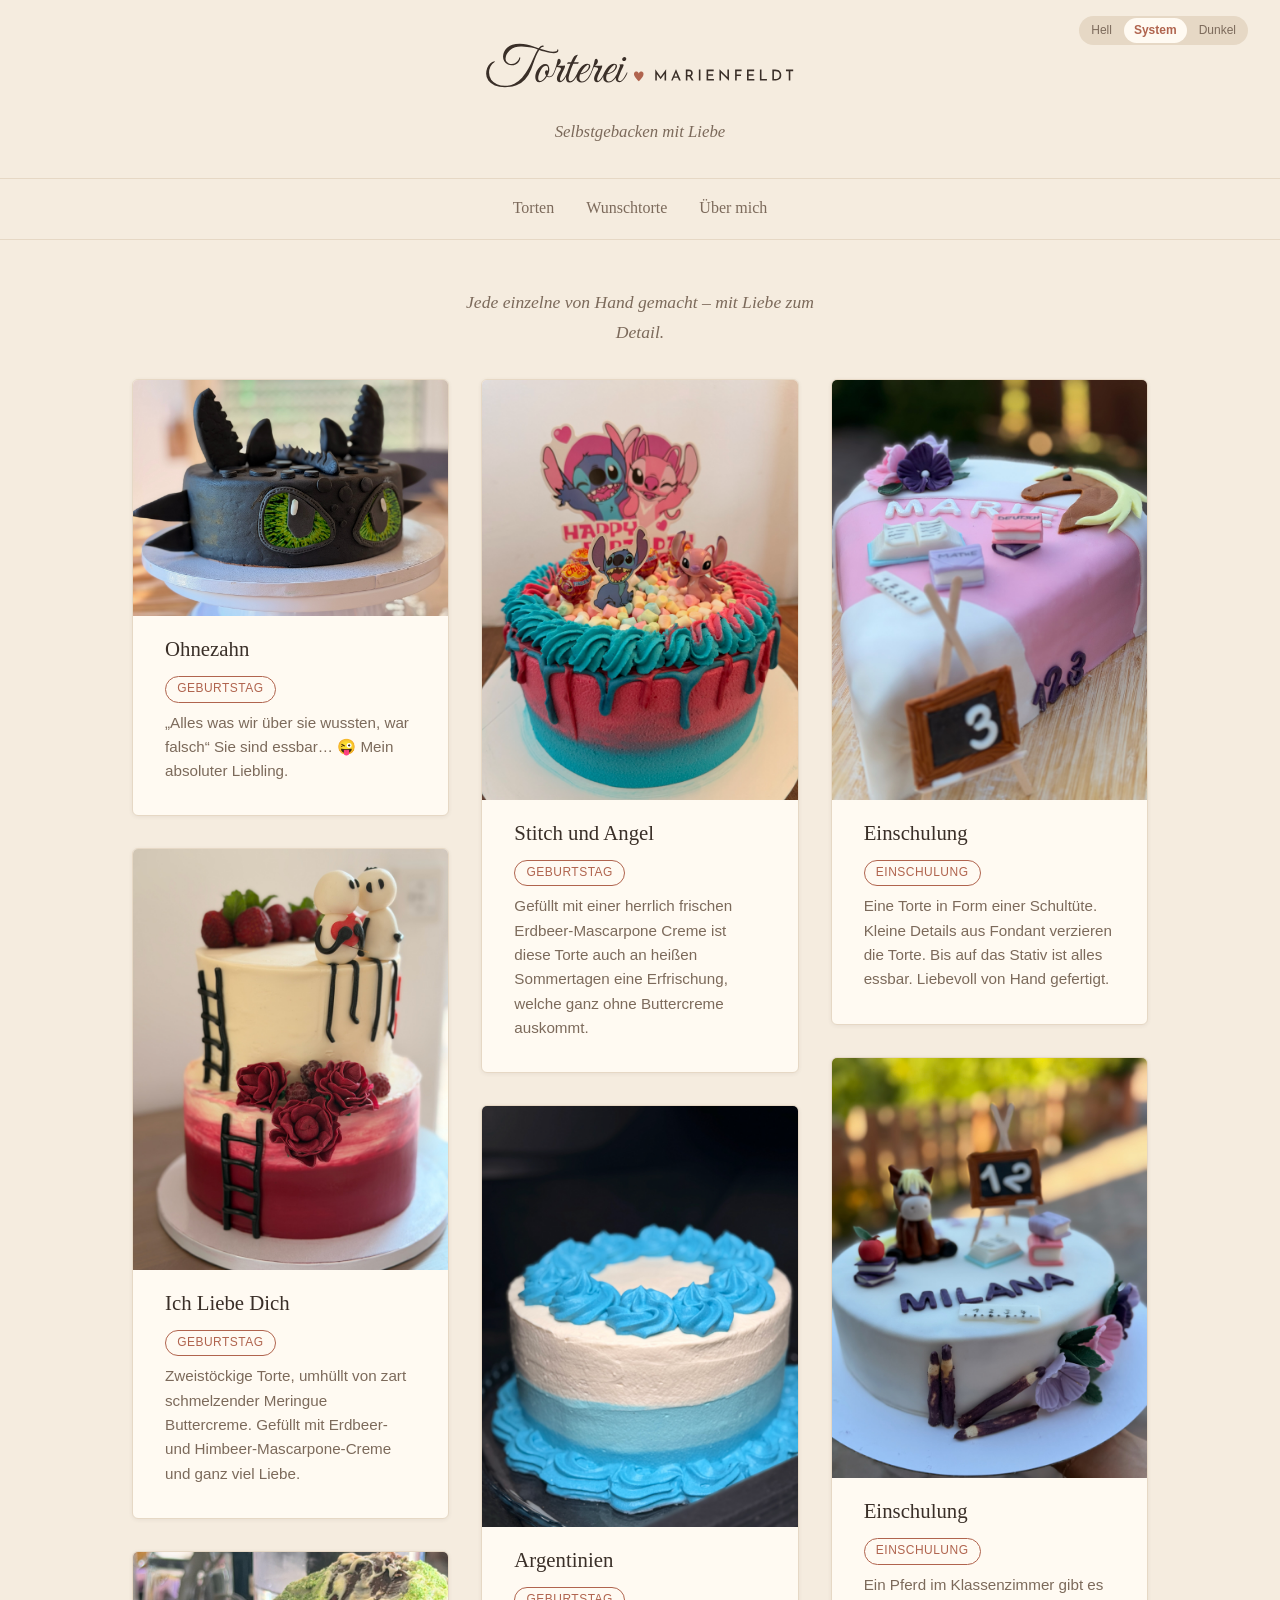
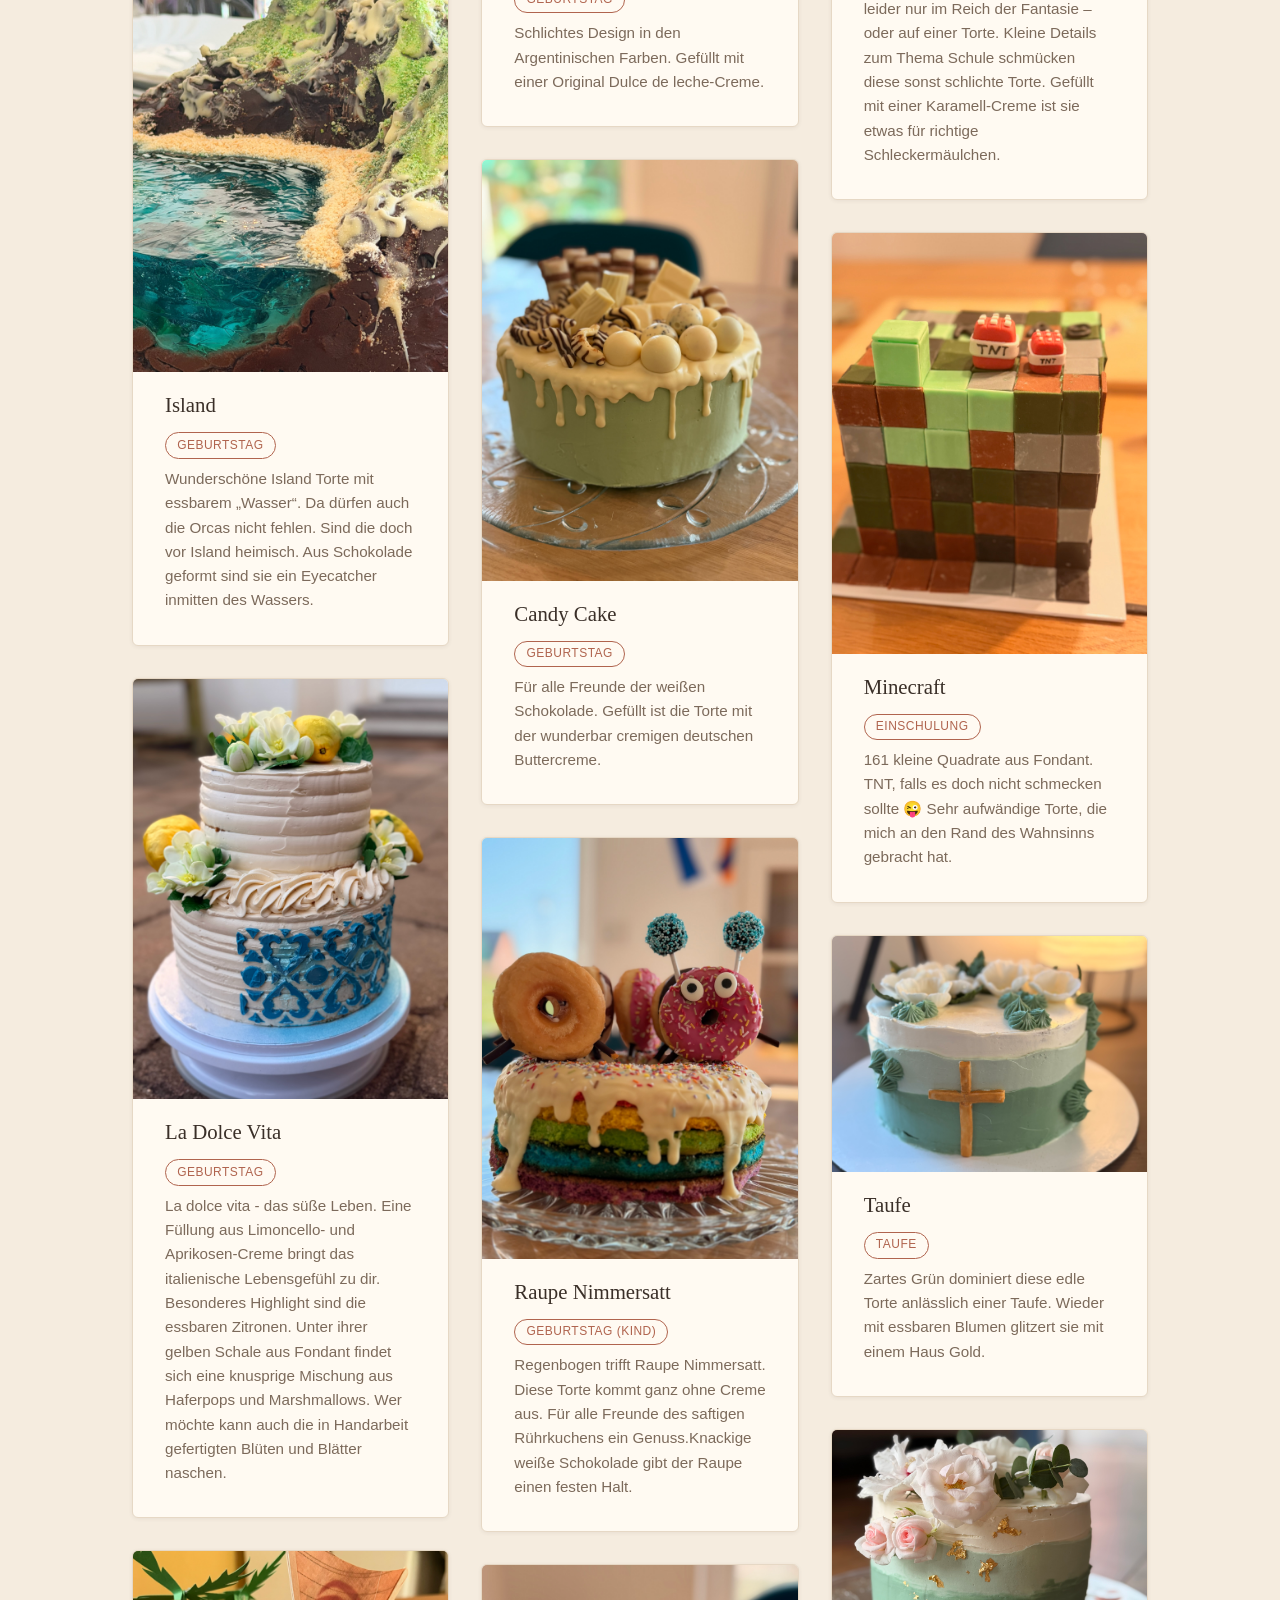
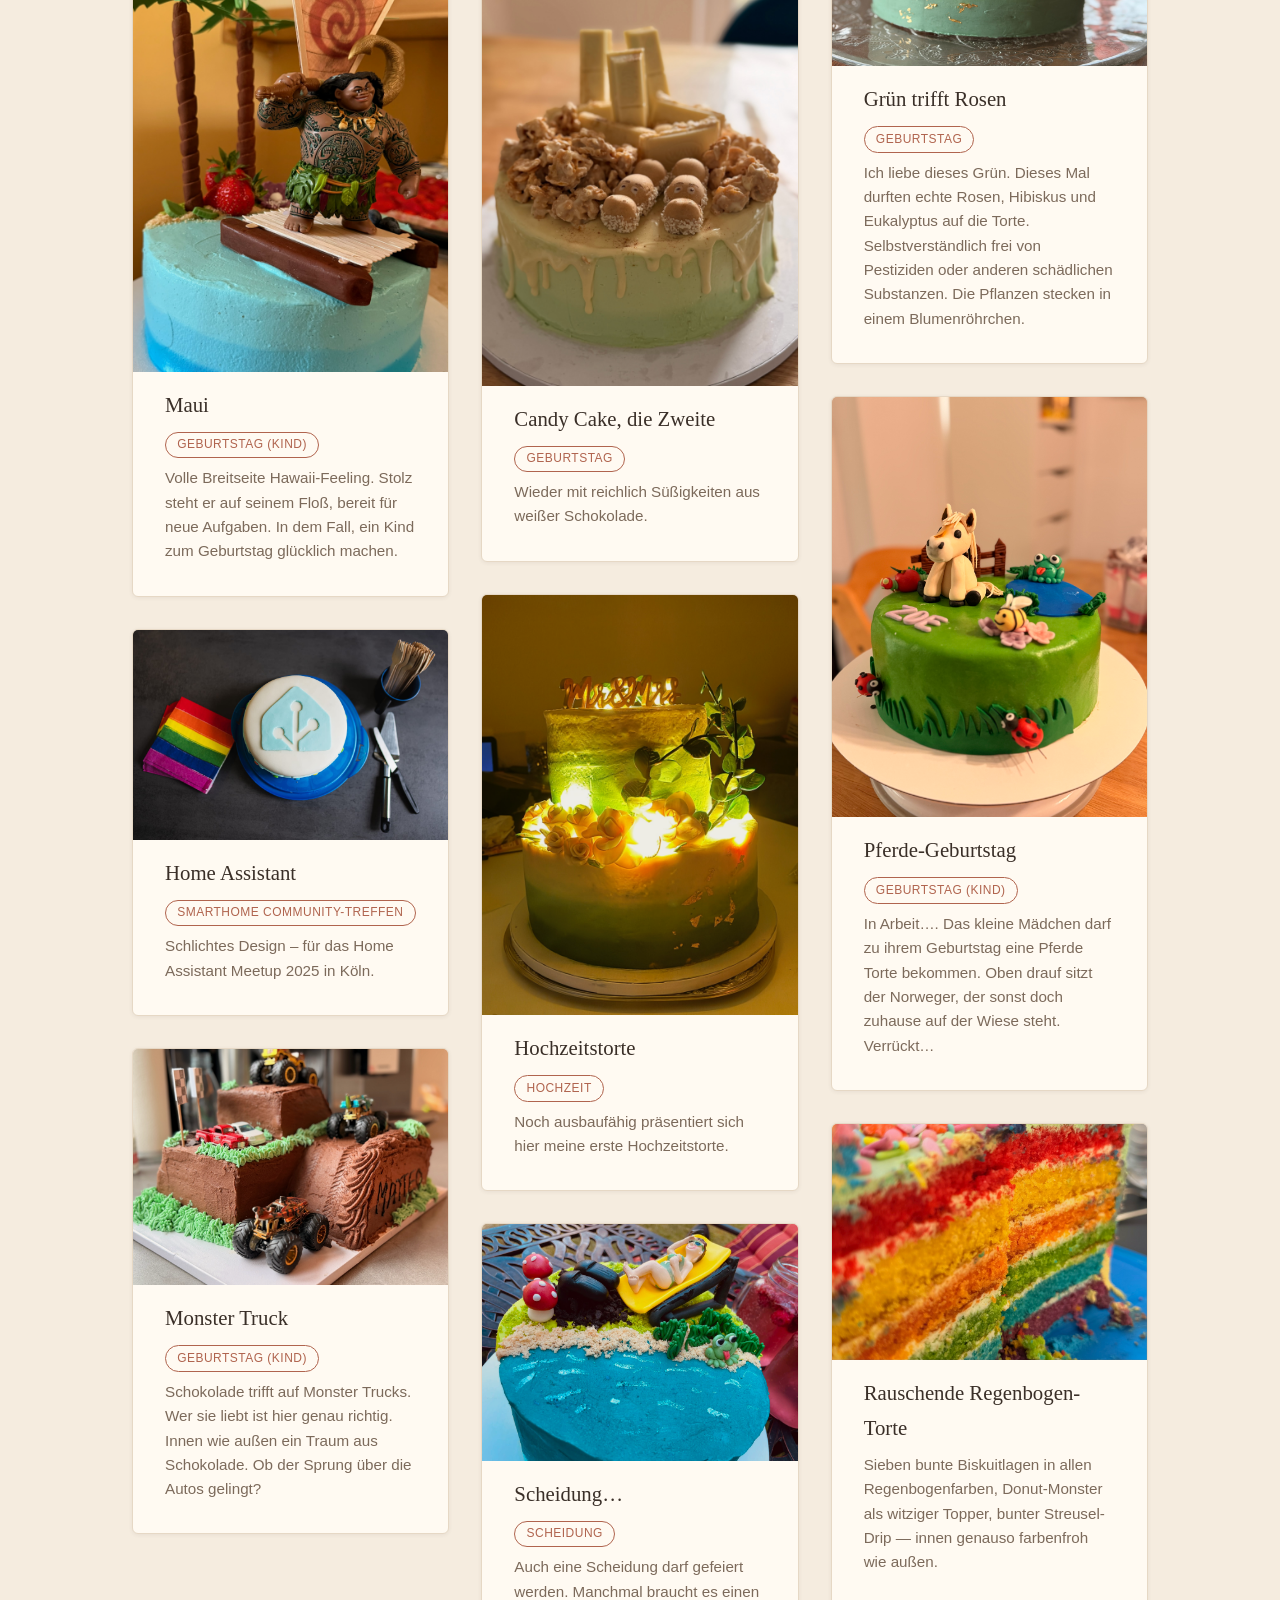
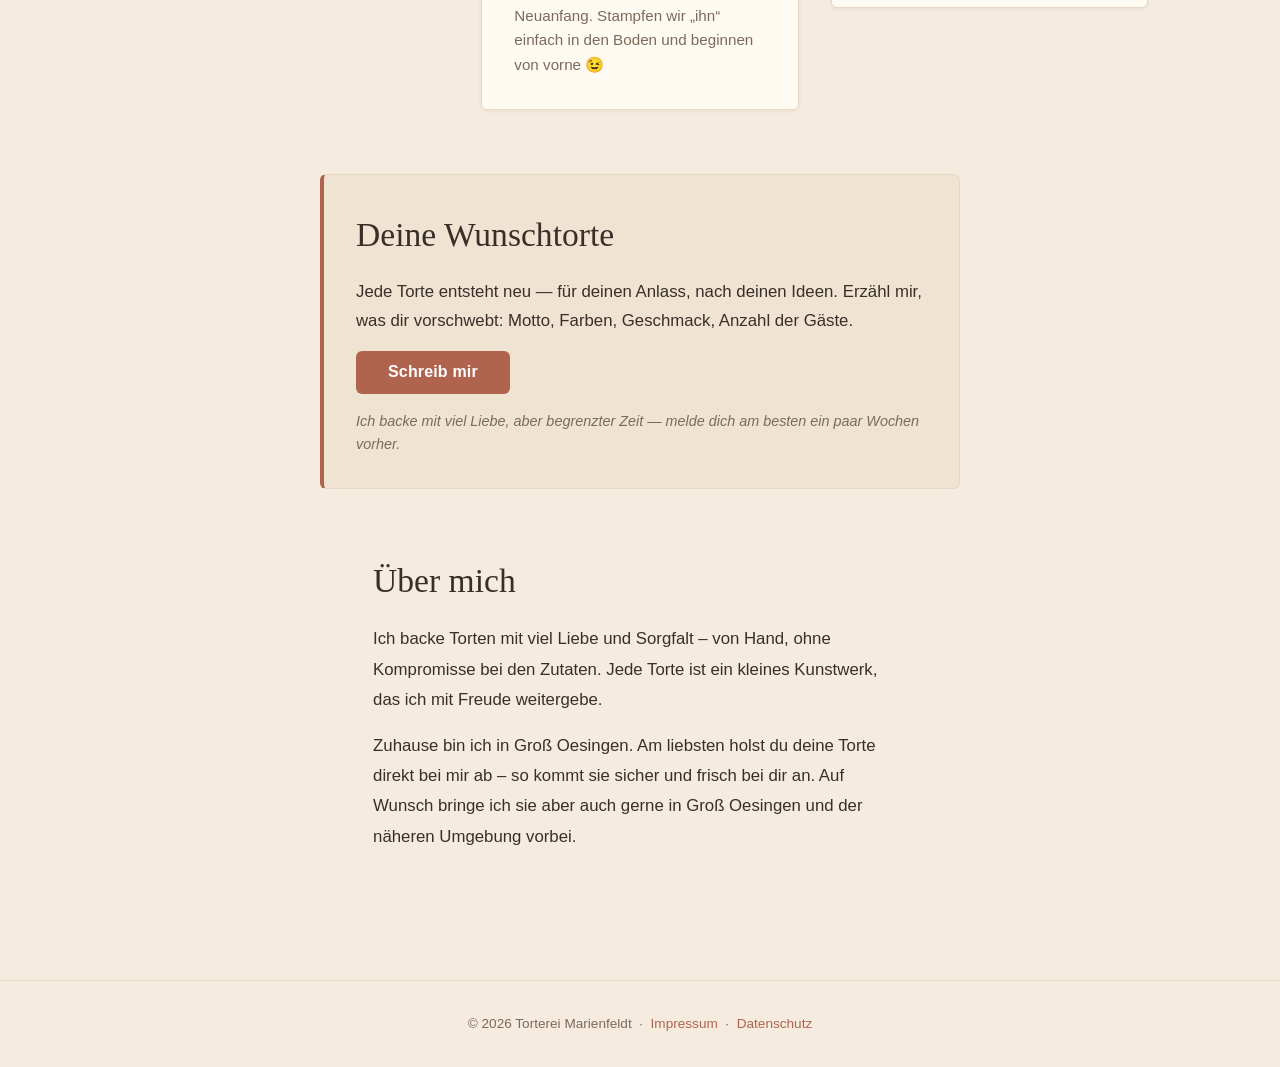
==== commit 768389cd: "Logo-Variante Handschrift in den Seitenkopf eingebaut Inline-SVG statt externer <use>-Referenz, da B" ====
--- a/index.html
+++ b/index.html
@@ -27,7 +27,14 @@
 
   <header class="site-header">
     <div class="seite-inhalt">
-      <h1 class="site-header__titel">Torterei<span class="site-header__trenner" aria-hidden="true">·</span>Marienfeldt</h1>
+      <h1 class="site-header__titel">
+        <svg class="site-header__logo" viewBox="0 0 745 160" role="img" aria-label="Torterei Marienfeldt">
+          <title>Torterei Marienfeldt</title>
+          <path d="M370 76 C367 68 356 72 360 81 C362 86 367 90 370 94 C373 90 378 86 380 81 C384 72 373 68 370 76 Z" class="site-header__logo-herz" />
+          <path d="M65.78 104.26Q77.47 104.26 87.14 99.25Q96.82 94.23 104.66 85.56Q112.51 76.88 118.41 66.15Q122.19 59.3 125.49 52.22Q128.8 45.14 131.63 38.83Q134.46 32.52 136.7 27.91Q138.94 23.31 140.48 21.31Q133.99 18.95 125.55 17.12Q117.11 15.29 104.49 14.58Q95.64 14.11 88.73 16.59Q81.83 19.06 77.05 23.25Q72.27 27.44 69.74 32.4Q67.2 37.35 67.2 41.96Q67.2 46.32 69.21 49.09Q71.21 51.87 74.46 53.17Q77.7 54.46 81.12 54.46Q85.37 54.46 88.56 52.69Q91.74 50.92 93.93 48.39Q96.11 45.85 97.23 43.55Q98.35 41.25 98.35 40.19V40.07Q98.94 39.36 99.53 39.36Q100.71 39.36 100.71 41.01Q100.12 46.09 97.11 49.86Q94.1 53.64 89.86 55.64Q85.61 57.65 80.89 57.65Q76.05 57.65 71.57 55.29Q67.08 52.93 64.25 48.45Q61.42 43.96 61.42 37.59Q61.42 32.4 63.72 27.27Q66.02 22.13 70.68 17.83Q75.34 13.52 82.54 10.92Q89.74 8.33 99.53 8.33Q108.26 8.33 115.4 9.98Q122.54 11.63 129.09 14.05Q135.64 16.47 142.37 18.83Q144.25 16.47 146.79 14.4Q149.33 12.34 151.92 12.34Q154.28 12.34 154.28 13.75Q154.28 15.17 152.63 15.17Q150.86 15.17 148.97 16.65Q147.09 18.12 145.67 19.89Q154.05 22.6 161.66 24.55Q169.27 26.5 174.82 26.5Q180.13 26.5 182.43 25.67Q184.73 24.85 184.73 22.96Q184.73 22.25 185.02 21.72Q185.32 21.19 186.14 21.19Q186.73 21.19 186.97 22.19Q187.21 23.19 187.21 23.78Q187.21 26.62 184.2 28.39Q181.19 30.16 176.7 30.16Q172.81 30.16 167.32 29.09Q161.84 28.03 155.7 26.32Q149.56 24.61 143.78 22.49Q139.42 29.57 136.41 36.94Q133.4 44.32 130.86 51.75Q128.32 59.18 125.49 66.38Q119.71 80.78 111.45 89.81Q103.19 98.83 91.92 103.02Q80.65 107.21 65.78 107.21Q52.21 107.21 42.66 103.2Q33.1 99.19 28.08 92.28Q23.07 85.38 23.07 76.88Q23.07 69.57 25.49 63.55Q27.91 57.53 32.21 53.52Q36.52 49.51 42.07 48.21Q42.89 48.21 42.89 48.8Q42.89 49.39 42.3 49.74Q36.17 53.4 32.92 60.07Q29.68 66.74 29.68 74.05Q29.68 83.73 34.57 90.45Q39.47 97.18 47.67 100.72Q55.87 104.26 65.78 104.26ZM144.14 96Q139.3 96 137 92.52Q134.7 89.04 134.7 84.08Q134.7 79.48 136.47 74.52Q138.35 69.1 141.72 64.61Q145.08 60.13 149.15 57.36Q153.22 54.58 157.23 54.58Q162.07 54.58 164.37 57.89Q166.67 61.19 166.67 66.26Q166.67 69.8 165.49 73.7Q164.31 77.59 162.31 81.37Q163.84 82.9 166.67 82.9Q169.98 82.9 172.34 80.78Q174.7 78.65 176.94 73.23Q178.36 73.23 178.36 74.29Q176.11 79.72 173.22 82.25Q170.33 84.79 165.85 84.67Q163.13 84.67 161.36 83.14Q158.06 88.57 153.52 92.28Q148.97 96 144.14 96ZM145.79 93.4Q148.5 93.4 151.22 91.1Q153.93 88.8 156.17 85.85Q158.41 82.9 159.36 80.78Q157.47 77.36 157.18 75.64Q156.88 73.93 156.88 73.11Q156.88 70.87 158.06 69.69Q159.24 68.51 160.42 68.51Q162.07 68.51 163.25 69.92Q163.49 68.62 163.61 67.5Q163.72 66.38 163.72 65.32Q163.72 62.25 162.6 60.31Q161.48 58.36 159.12 58.36Q156.64 58.36 153.93 60.48Q151.22 62.61 148.8 66.15Q146.38 69.69 144.61 74.05Q143.07 77.71 142.25 80.96Q141.42 84.2 141.42 86.91Q141.42 89.86 142.48 91.63Q143.55 93.4 145.79 93.4ZM177.06 72.87Q178 70.87 179.54 66.44Q181.07 62.02 182.72 56.59Q184.37 51.16 185.2 46.32Q185.55 44.43 186.5 43.55Q187.44 42.66 188.5 42.66Q190.04 42.66 191.34 44.14Q192.63 45.61 192.63 48.33Q192.63 51.63 190.69 53.99Q188.74 56.35 185.91 58.48Q187.09 58.59 188.39 58.65Q189.68 58.71 191.22 58.71Q196.76 58.71 202.19 58Q202.43 58.71 202.43 59.07Q202.43 60.6 201.54 62.96Q200.66 65.32 199.71 67.21Q199.24 68.27 197.83 71.04Q196.41 73.82 194.76 77.3Q193.11 80.78 191.99 84.14Q190.86 87.5 190.86 89.86Q190.86 92.93 193.22 92.93Q195.47 92.93 199.48 87.68Q203.49 82.43 207.5 73.23Q208.92 73.23 208.92 74.29Q207.62 77.47 205.67 81.25Q203.73 85.03 201.37 88.39Q199.01 91.75 196.29 93.94Q193.58 96.12 190.63 96.12Q188.39 96.12 186.14 94.29Q183.9 92.46 183.9 88.33Q183.9 84.67 185.32 81.19Q186.73 77.71 188.5 74.64Q190.27 71.57 191.69 69.21Q193.11 66.85 193.11 65.44Q193.11 63.31 190.45 62.37Q187.8 61.43 183.55 61.31Q181.42 66.74 180.36 69.33Q179.3 71.93 178.36 74.29Q176.47 74.29 177.06 72.87ZM231.93 33.7Q230.39 35.94 228.51 39.36Q226.62 42.78 225.03 45.97Q223.43 49.15 222.61 50.81H233.46Q233.46 51.28 233.05 52.34Q232.64 53.4 231.46 53.87H221.19Q219.77 57.06 217.95 61.54Q216.12 66.03 214.41 70.87Q212.69 75.7 211.57 79.89Q210.45 84.08 210.45 86.68Q210.45 90.22 211.4 91.93Q212.34 93.64 214.82 93.64Q218 93.64 220.95 90.51Q223.9 87.39 226.56 82.67Q229.21 77.95 231.22 73.23Q232.64 73.23 232.64 74.29Q231.34 77.47 229.45 81.25Q227.56 85.03 225.14 88.51Q222.72 91.99 219.72 94.17Q216.71 96.35 213.05 96.35Q208.09 96.35 206.32 93.58Q204.55 90.81 204.55 86.44Q204.55 83.26 205.73 78.71Q206.91 74.17 208.62 69.33Q210.33 64.49 211.99 60.3Q213.64 56.12 214.58 53.87H207.03Q207.03 52.93 207.86 51.87Q208.68 50.81 209.63 50.81H215.88Q216.82 48.92 218.06 46.09Q219.3 43.25 221.43 39.83Q223.2 37 225.97 35.35Q228.74 33.7 231.93 33.7ZM239.72 96.47Q235.35 96.47 231.87 93.64Q228.39 90.81 228.39 85.03Q228.39 80.19 230.57 74.76Q232.75 69.33 236.35 64.55Q239.95 59.77 244.38 56.77Q248.8 53.76 253.29 53.76Q255.53 53.76 257.65 55.05Q259.78 56.35 259.78 59.54Q259.78 62.49 257.53 66.03Q255.29 69.57 251.16 72.64Q249.39 73.93 246.68 75.11Q243.96 76.29 241.25 77.06Q238.54 77.83 236.77 77.83Q236.18 79.24 235.65 81.6Q235.11 83.96 235.11 86.44Q235.11 89.39 236.29 91.75Q237.47 94.11 240.66 94.11Q244.55 94.11 247.92 91.87Q251.28 89.63 253.94 86.21Q256.59 82.78 258.48 79.24Q260.37 75.7 261.43 73.23Q262.84 73.23 262.84 74.29Q261.31 77.59 259.36 81.49Q257.42 85.38 254.76 88.74Q252.11 92.11 248.39 94.29Q244.67 96.47 239.72 96.47ZM237.59 75.7Q239.24 75.7 243.14 74.47Q247.03 73.23 250.22 70.51Q253.29 67.8 254.94 64.55Q256.59 61.31 256.59 59.07Q256.59 56.47 254.7 56.47Q253.29 56.47 250.81 58.36Q248.33 60.25 244.67 64.73Q242.43 67.56 240.42 70.87Q238.42 74.17 237.59 75.7ZM261.55 72.87Q262.49 70.87 264.02 66.44Q265.56 62.02 267.21 56.59Q268.86 51.16 269.69 46.32Q270.04 44.43 270.99 43.55Q271.93 42.66 272.99 42.66Q274.53 42.66 275.82 44.14Q277.12 45.61 277.12 48.33Q277.12 51.63 275.18 53.99Q273.23 56.35 270.4 58.48Q271.58 58.59 272.87 58.65Q274.17 58.71 275.71 58.71Q281.25 58.71 286.68 58Q286.92 58.71 286.92 59.07Q286.92 60.6 286.03 62.96Q285.15 65.32 284.2 67.21Q283.73 68.27 282.31 71.04Q280.9 73.82 279.25 77.3Q277.59 80.78 276.47 84.14Q275.35 87.5 275.35 89.86Q275.35 92.93 277.71 92.93Q279.95 92.93 283.97 87.68Q287.98 82.43 291.99 73.23Q293.41 73.23 293.41 74.29Q292.11 77.47 290.16 81.25Q288.21 85.03 285.85 88.39Q283.49 91.75 280.78 93.94Q278.07 96.12 275.12 96.12Q272.87 96.12 270.63 94.29Q268.39 92.46 268.39 88.33Q268.39 84.67 269.81 81.19Q271.22 77.71 272.99 74.64Q274.76 71.57 276.18 69.21Q277.59 66.85 277.59 65.44Q277.59 63.31 274.94 62.37Q272.28 61.43 268.04 61.31Q265.91 66.74 264.85 69.33Q263.79 71.93 262.84 74.29Q260.96 74.29 261.55 72.87ZM300.49 96.47Q296.12 96.47 292.64 93.64Q289.16 90.81 289.16 85.03Q289.16 80.19 291.34 74.76Q293.52 69.33 297.12 64.55Q300.72 59.77 305.15 56.77Q309.57 53.76 314.06 53.76Q316.3 53.76 318.42 55.05Q320.55 56.35 320.55 59.54Q320.55 62.49 318.3 66.03Q316.06 69.57 311.93 72.64Q310.16 73.93 307.45 75.11Q304.73 76.29 302.02 77.06Q299.31 77.83 297.54 77.83Q296.95 79.24 296.42 81.6Q295.88 83.96 295.88 86.44Q295.88 89.39 297.06 91.75Q298.24 94.11 301.43 94.11Q305.32 94.11 308.69 91.87Q312.05 89.63 314.71 86.21Q317.36 82.78 319.25 79.24Q321.14 75.7 322.2 73.23Q323.61 73.23 323.61 74.29Q322.08 77.59 320.13 81.49Q318.19 85.38 315.53 88.74Q312.88 92.11 309.16 94.29Q305.44 96.47 300.49 96.47ZM298.36 75.7Q300.01 75.7 303.91 74.47Q307.8 73.23 310.99 70.51Q314.06 67.8 315.71 64.55Q317.36 61.31 317.36 59.07Q317.36 56.47 315.47 56.47Q314.06 56.47 311.58 58.36Q309.1 60.25 305.44 64.73Q303.2 67.56 301.19 70.87Q299.19 74.17 298.36 75.7ZM325.5 96Q321.14 96 319.37 93.46Q317.6 90.93 317.6 87.62Q317.6 85.85 318.01 84.02Q318.42 82.19 319.01 80.66L326.92 60.48Q327.27 59.54 327.27 58.83Q327.27 57.65 326.68 56.77Q326.09 55.88 325.86 55.53L332.35 55.29Q334.12 55.17 334.88 55.7Q335.65 56.23 335.65 56.94Q335.65 57.65 334.82 59.54Q333.64 62.37 331.64 66.62Q329.63 70.87 327.69 75.35Q325.74 79.83 324.38 83.73Q323.02 87.62 323.02 89.75Q323.02 91.28 323.79 92.34Q324.56 93.4 326.45 93.4Q328.92 93.4 331.34 91.46Q333.76 89.51 335.89 86.44Q338.01 83.37 339.84 79.83Q341.67 76.29 342.97 73.23Q344.38 73.23 344.38 74.29Q343.2 77.24 341.31 81.01Q339.43 84.79 337.01 88.15Q334.59 91.52 331.7 93.76Q328.81 96 325.5 96ZM336 47.97Q334.47 47.97 333.35 46.79Q332.23 45.61 332.23 43.96Q332.23 41.96 333.88 40.36Q335.53 38.77 337.54 38.77Q339.19 38.77 340.37 39.83Q341.55 40.89 341.55 42.55Q341.55 44.67 339.9 46.32Q338.25 47.97 336 47.97Z" fill="currentColor" />
+          <path d="M407.47 92V66.5H407.51L420.63 85.1L419.07 84.76L432.12 66.5H432.19V92H428.59V74.69L428.82 76.56L419.71 89.45H419.64L410.36 76.56L410.97 74.86V92ZM443.61 92 454.46 66.33H454.66L465.51 92H461.36L453.47 72.01L456.09 70.27L447.18 92ZM450.21 82.75H458.98L460.24 85.88H449.12ZM483.69 67.32Q485.63 67.32 487.28 67.84Q488.93 68.37 490.1 69.36Q491.27 70.34 491.94 71.79Q492.6 73.23 492.6 75.14Q492.6 76.6 492.16 78.03Q491.72 79.45 490.73 80.61Q489.74 81.77 488.15 82.46Q486.55 83.16 484.17 83.16H480.56V92H476.93V67.32ZM484.1 79.69Q485.49 79.69 486.43 79.25Q487.36 78.81 487.89 78.14Q488.42 77.48 488.64 76.72Q488.86 75.95 488.86 75.24Q488.86 74.56 488.64 73.81Q488.42 73.06 487.89 72.38Q487.36 71.7 486.48 71.26Q485.6 70.82 484.3 70.82H480.56V79.69ZM488.28 81.8 494.67 92H490.46L483.96 81.9ZM506.54 67.32H510.17V92H506.54ZM524.11 67.32H540.33V70.82H527.75V77.86H538.93V81.36H527.75V88.5H540.8V92H524.11ZM574.9 92.85 555.9 73.98 556.95 74.32 557.05 92H553.38V66.53H553.55L572.32 85.44L571.47 85.2L571.4 67.32H575V92.85ZM588.97 67.32H603.76V70.82H592.61V78.23H602.37V81.7H592.61V92H588.97ZM616.07 67.32H632.29V70.82H619.71V77.86H630.89V81.36H619.71V88.5H632.76V92H616.07ZM645.34 67.32H648.98V88.5H661.32V92H645.34ZM673.62 92V67.32H680.49Q684.16 67.32 686.75 68.44Q689.33 69.56 690.91 71.4Q692.49 73.23 693.22 75.48Q693.95 77.72 693.95 80Q693.95 82.75 692.97 84.96Q691.98 87.17 690.28 88.75Q688.58 90.33 686.37 91.17Q684.16 92 681.68 92ZM677.26 88.5H681Q683.01 88.5 684.69 87.92Q686.37 87.34 687.61 86.22Q688.85 85.1 689.53 83.47Q690.21 81.83 690.21 79.73Q690.21 77.45 689.45 75.76Q688.68 74.08 687.43 72.98Q686.17 71.87 684.62 71.34Q683.07 70.82 681.48 70.82H677.26ZM704.56 67.32H721.01V70.82H714.52V92H710.88V70.82H704.56Z" fill="currentColor" />
+        </svg>
+      </h1>
       <p class="site-header__untertitel">Selbstgebacken mit Liebe</p>
     </div>
     <div class="header-controls">
@@ -60,9 +67,9 @@
             <div class="torte-card__info">
               <h3 class="torte-card__name">Ohnezahn</h3>
               <p class="torte-card__anlass">Geburtstag</p>
-              <p class="torte-card__beschreibung">„Alles was wir über sie wussten, war falsch“
-Sie sind essbar… 😜
-
+              <p class="torte-card__beschreibung">„Alles was wir über sie wussten, war falsch“
+Sie sind essbar… 😜
+
 Mein absoluter Liebling.</p>
             </div>
           </div>
@@ -83,7 +90,7 @@
             <div class="torte-card__info">
               <h3 class="torte-card__name">Island</h3>
               <p class="torte-card__anlass">Geburtstag</p>
-              <p class="torte-card__beschreibung">Wunderschöne Island Torte mit essbarem „Wasser“.
+              <p class="torte-card__beschreibung">Wunderschöne Island Torte mit essbarem „Wasser“.
 Da dürfen auch die Orcas nicht fehlen. Sind die doch vor Island heimisch. Aus Schokolade geformt sind sie ein Eyecatcher inmitten des Wassers.</p>
             </div>
           </div>
@@ -94,8 +101,8 @@
             <div class="torte-card__info">
               <h3 class="torte-card__name">La Dolce Vita</h3>
               <p class="torte-card__anlass">Geburtstag</p>
-              <p class="torte-card__beschreibung">La dolce vita - das süße Leben.
-Eine Füllung aus Limoncello- und Aprikosen-Creme bringt das italienische Lebensgefühl zu dir. 
+              <p class="torte-card__beschreibung">La dolce vita - das süße Leben.
+Eine Füllung aus Limoncello- und Aprikosen-Creme bringt das italienische Lebensgefühl zu dir. 
 Besonderes Highlight sind die essbaren Zitronen. Unter ihrer gelben Schale aus Fondant findet sich eine knusprige Mischung aus Haferpops und Marshmallows. Wer möchte kann auch die in Handarbeit gefertigten Blüten und Blätter naschen.</p>
             </div>
           </div>
@@ -106,7 +113,7 @@
             <div class="torte-card__info">
               <h3 class="torte-card__name">Maui</h3>
               <p class="torte-card__anlass">Geburtstag (Kind)</p>
-              <p class="torte-card__beschreibung">Volle Breitseite Hawaii-Feeling.
+              <p class="torte-card__beschreibung">Volle Breitseite Hawaii-Feeling.
 Stolz steht er auf seinem Floß, bereit für neue Aufgaben. In dem Fall, ein Kind zum Geburtstag glücklich machen.</p>
             </div>
           </div>
@@ -167,7 +174,7 @@
             <div class="torte-card__info">
               <h3 class="torte-card__name">Raupe Nimmersatt</h3>
               <p class="torte-card__anlass">Geburtstag (Kind)</p>
-              <p class="torte-card__beschreibung">Regenbogen trifft Raupe Nimmersatt.
+              <p class="torte-card__beschreibung">Regenbogen trifft Raupe Nimmersatt.
 Diese Torte kommt ganz ohne Creme aus. Für alle Freunde des saftigen Rührkuchens ein Genuss.Knackige weiße Schokolade gibt der Raupe einen festen Halt.</p>
             </div>
           </div>
@@ -198,7 +205,7 @@
             <div class="torte-card__info">
               <h3 class="torte-card__name">Scheidung…</h3>
               <p class="torte-card__anlass">Scheidung</p>
-              <p class="torte-card__beschreibung">Auch eine Scheidung darf gefeiert werden. Manchmal braucht es einen Neuanfang. 
+              <p class="torte-card__beschreibung">Auch eine Scheidung darf gefeiert werden. Manchmal braucht es einen Neuanfang. 
 Stampfen wir „ihn“ einfach in den Boden und beginnen von vorne 😉</p>
             </div>
           </div>
@@ -229,7 +236,7 @@
             <div class="torte-card__info">
               <h3 class="torte-card__name">Minecraft</h3>
               <p class="torte-card__anlass">Einschulung</p>
-              <p class="torte-card__beschreibung">161 kleine Quadrate aus Fondant. TNT, falls es doch nicht schmecken sollte 😜
+              <p class="torte-card__beschreibung">161 kleine Quadrate aus Fondant. TNT, falls es doch nicht schmecken sollte 😜
 Sehr aufwändige Torte, die mich an den Rand des Wahnsinns gebracht hat.</p>
             </div>
           </div>
@@ -260,8 +267,8 @@
             <div class="torte-card__info">
               <h3 class="torte-card__name">Pferde-Geburtstag</h3>
               <p class="torte-card__anlass">Geburtstag (Kind)</p>
-              <p class="torte-card__beschreibung">In Arbeit….
-
+              <p class="torte-card__beschreibung">In Arbeit….
+
 Das kleine Mädchen darf zu ihrem Geburtstag eine Pferde Torte bekommen. Oben drauf sitzt der Norweger, der sonst doch zuhause auf der Wiese steht. Verrückt…</p>
             </div>
           </div>
--- a/assets/css/style.css
+++ b/assets/css/style.css
@@ -146,16 +146,18 @@
 }
 
 .site-header__titel {
-  font-family: var(--schrift-kopf);
-  font-size: clamp(1.9rem, 5vw, 3.1rem);
-  font-weight: normal;
   color: var(--farbe-text);
-  letter-spacing: 0.01em;
-}
-
-.site-header__trenner {
-  margin: 0 0.3em;
-  color: var(--farbe-akzent);
+}
+
+.site-header__logo {
+  display: block;
+  height: clamp(2.6rem, 8vw, 4.4rem);
+  width: auto;
+  margin: 0 auto;
+}
+
+.site-header__logo-herz {
+  fill: var(--farbe-akzent);
 }
 
 .site-header__untertitel {
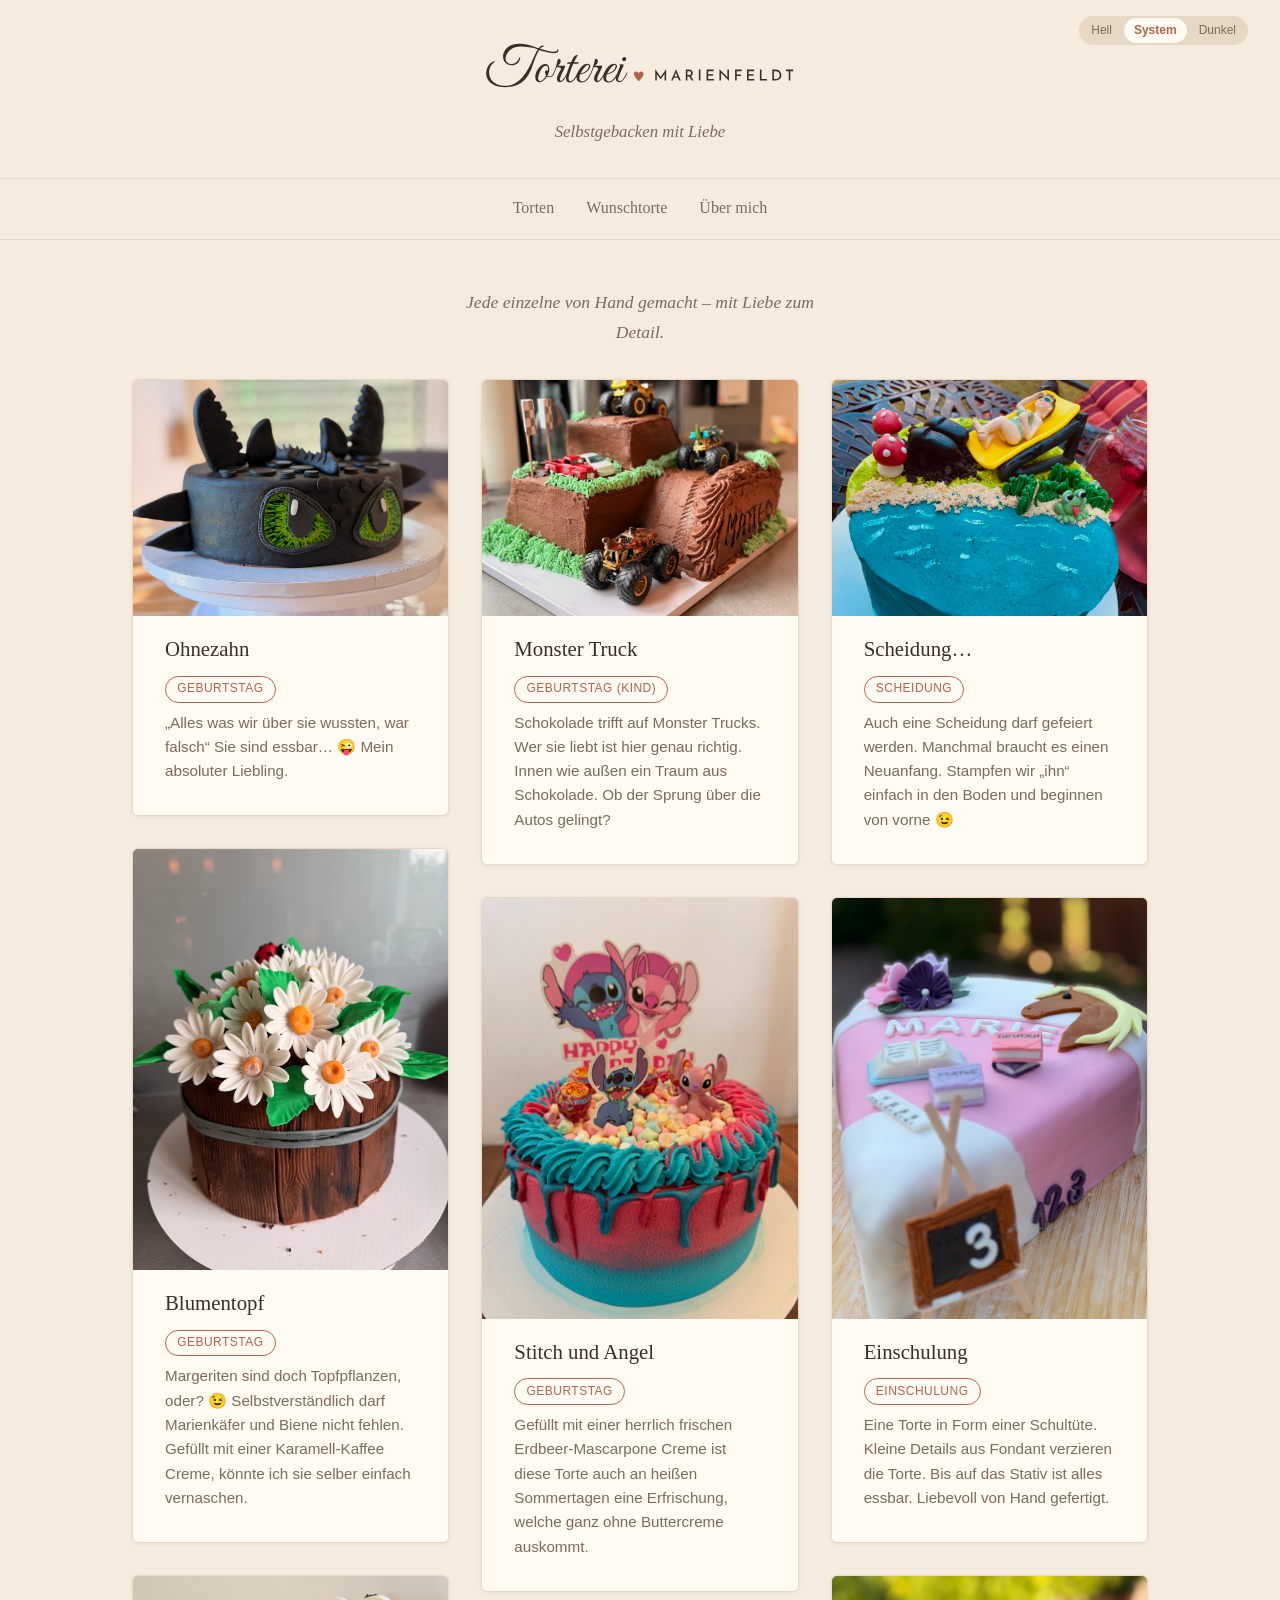
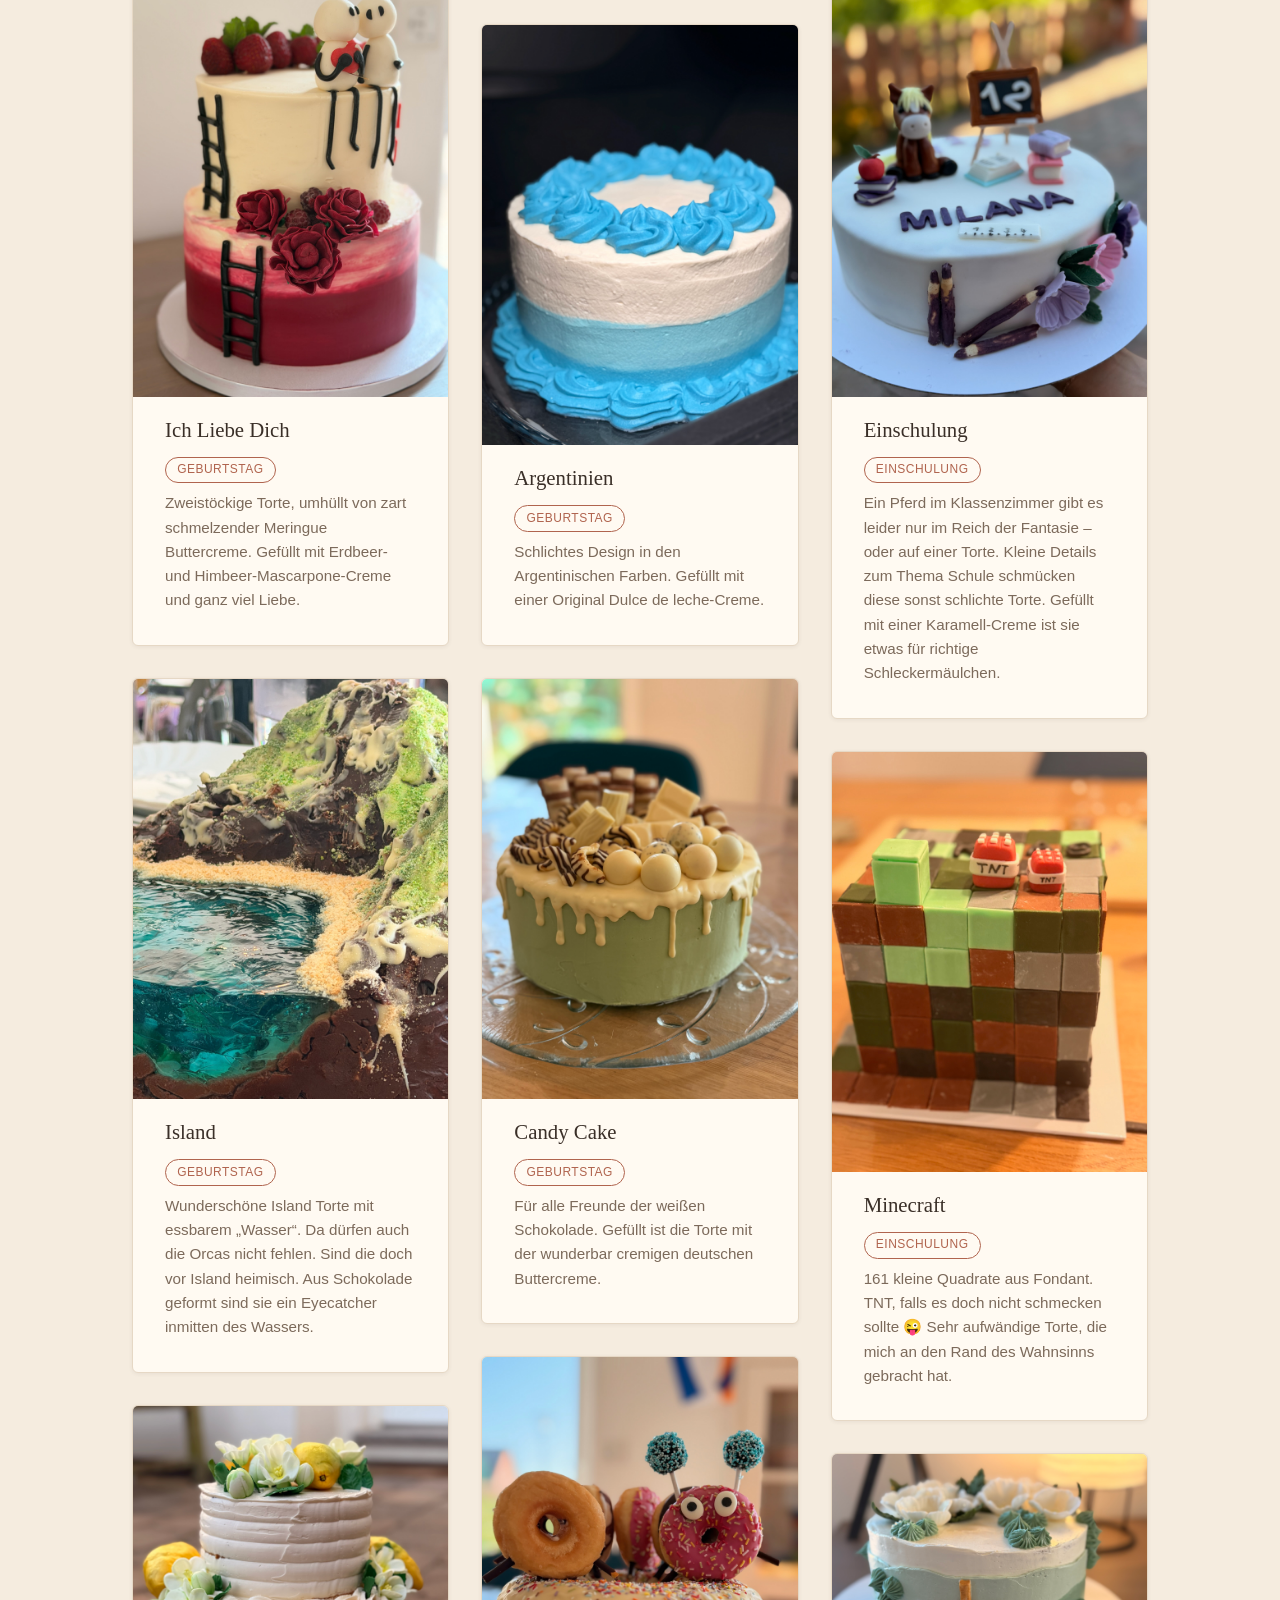
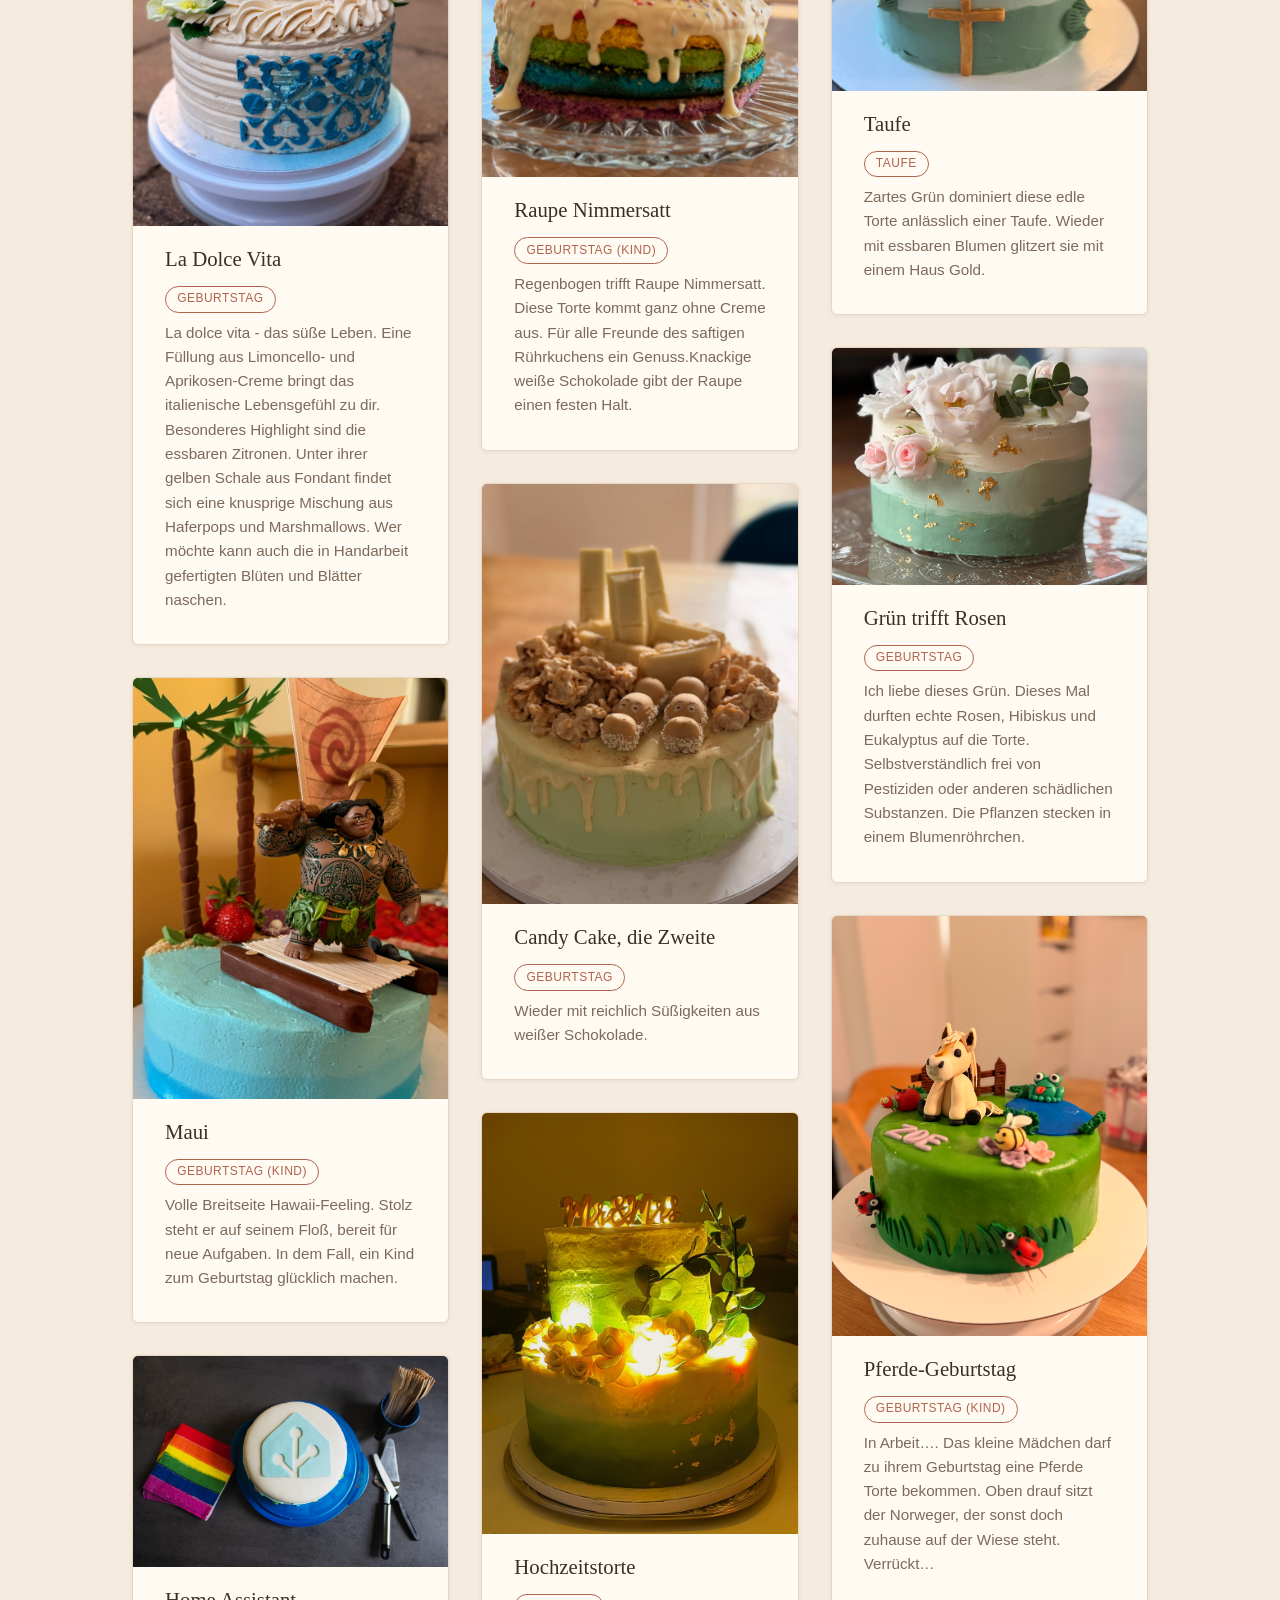
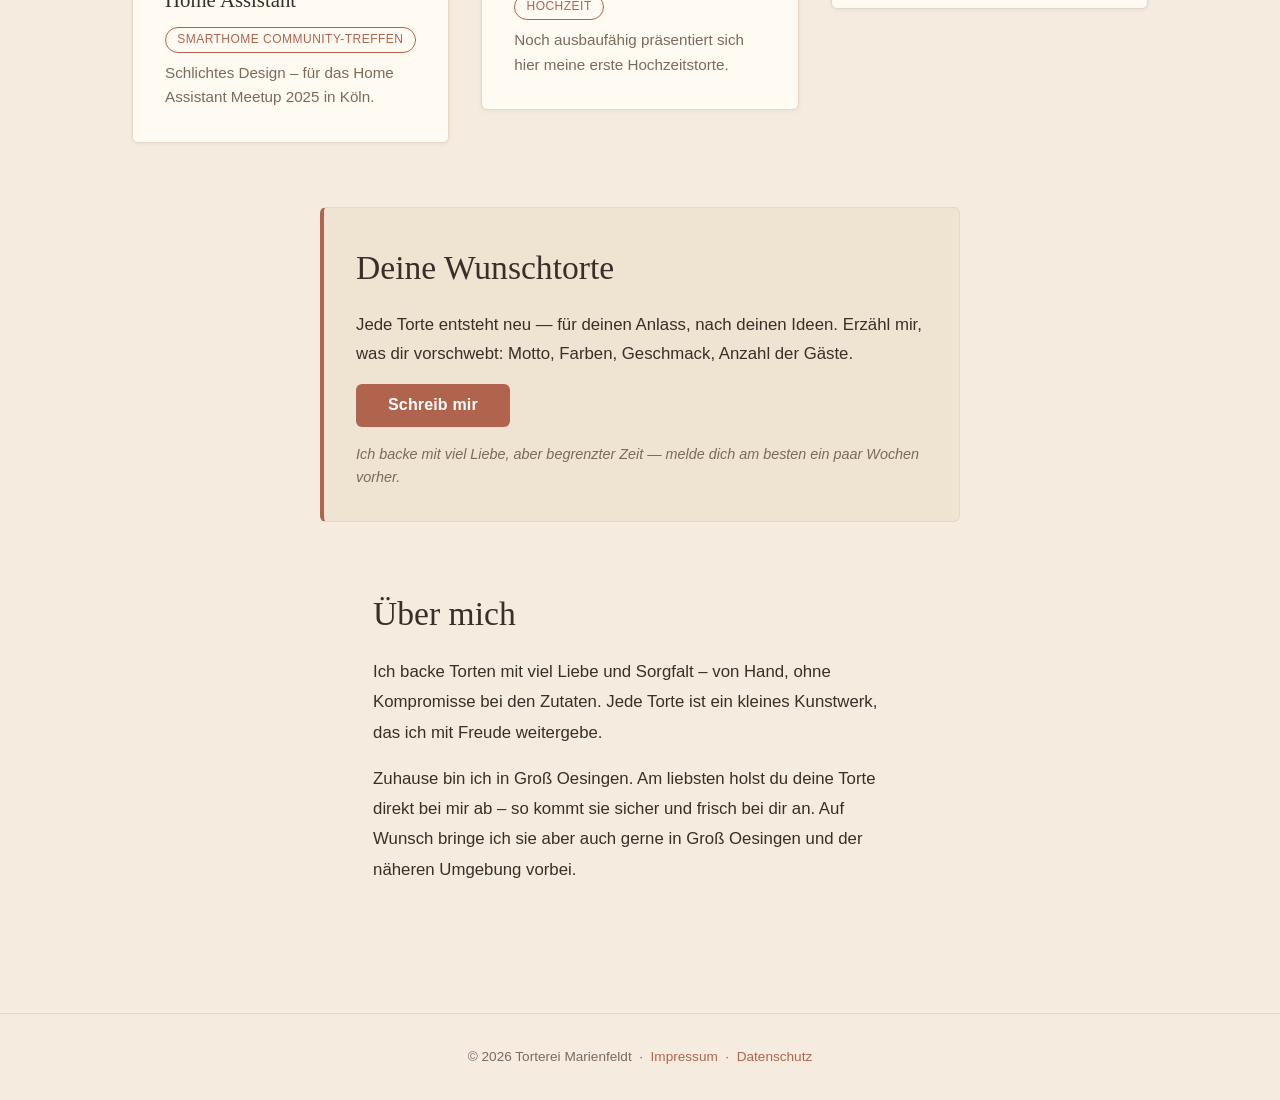
==== commit 0e7960d3: "Tortenbestand aus der Kundendatenbank deployt (21 Torten)" ====
--- a/index.html
+++ b/index.html
@@ -62,20 +62,31 @@
         <div class="torten-galerie__raster">
           <div class="torte-card">
             <a href="#lb-ohnezahn-1" class="torte-card__bild-link">
-              <img class="torte-card__bild" src="assets/images/torte-ohnezahn-1.png" alt="Ohnezahn" width="2048" height="1536" loading="lazy">
+              <img class="torte-card__bild" src="assets/images/torte-ohnezahn-1.png" alt="Ohnezahn" loading="lazy">
             </a>
             <div class="torte-card__info">
               <h3 class="torte-card__name">Ohnezahn</h3>
               <p class="torte-card__anlass">Geburtstag</p>
-              <p class="torte-card__beschreibung">„Alles was wir über sie wussten, war falsch“
-Sie sind essbar… 😜
-
+              <p class="torte-card__beschreibung">„Alles was wir über sie wussten, war falsch“
+Sie sind essbar… 😜
+
 Mein absoluter Liebling.</p>
             </div>
           </div>
           <div class="torte-card">
+            <a href="#lb-blumentopf-1" class="torte-card__bild-link">
+              <img class="torte-card__bild" src="assets/images/torte-blumentopf-1.jpg" alt="Blumentopf" loading="lazy">
+            </a>
+            <div class="torte-card__info">
+              <h3 class="torte-card__name">Blumentopf</h3>
+              <p class="torte-card__anlass">Geburtstag</p>
+              <p class="torte-card__beschreibung">Margeriten sind doch Topfpflanzen, oder? 😉
+Selbstverständlich darf Marienkäfer und Biene nicht fehlen. Gefüllt mit einer Karamell-Kaffee Creme, könnte ich sie selber einfach vernaschen.</p>
+            </div>
+          </div>
+          <div class="torte-card">
             <a href="#lb-love-1" class="torte-card__bild-link">
-              <img class="torte-card__bild" src="assets/images/torte-love-1.jpg" alt="Ich Liebe Dich" width="1536" height="2048" loading="lazy">
+              <img class="torte-card__bild" src="assets/images/torte-love-1.jpg" alt="Ich Liebe Dich" loading="lazy">
             </a>
             <div class="torte-card__info">
               <h3 class="torte-card__name">Ich Liebe Dich</h3>
@@ -85,41 +96,41 @@
           </div>
           <div class="torte-card">
             <a href="#lb-landschaft-1" class="torte-card__bild-link">
-              <img class="torte-card__bild" src="assets/images/torte-landschaft-1.jpg" alt="Island" width="1536" height="2048" loading="lazy">
+              <img class="torte-card__bild" src="assets/images/torte-landschaft-1.jpg" alt="Island" loading="lazy">
             </a>
             <div class="torte-card__info">
               <h3 class="torte-card__name">Island</h3>
               <p class="torte-card__anlass">Geburtstag</p>
-              <p class="torte-card__beschreibung">Wunderschöne Island Torte mit essbarem „Wasser“.
+              <p class="torte-card__beschreibung">Wunderschöne Island Torte mit essbarem „Wasser“.
 Da dürfen auch die Orcas nicht fehlen. Sind die doch vor Island heimisch. Aus Schokolade geformt sind sie ein Eyecatcher inmitten des Wassers.</p>
             </div>
           </div>
           <div class="torte-card">
             <a href="#lb-la-dolce-vita-1" class="torte-card__bild-link">
-              <img class="torte-card__bild" src="assets/images/torte-la-dolce-vita-1.png" alt="La Dolce Vita" width="1536" height="2048" loading="lazy">
+              <img class="torte-card__bild" src="assets/images/torte-la-dolce-vita-1.png" alt="La Dolce Vita" loading="lazy">
             </a>
             <div class="torte-card__info">
               <h3 class="torte-card__name">La Dolce Vita</h3>
               <p class="torte-card__anlass">Geburtstag</p>
-              <p class="torte-card__beschreibung">La dolce vita - das süße Leben.
-Eine Füllung aus Limoncello- und Aprikosen-Creme bringt das italienische Lebensgefühl zu dir. 
+              <p class="torte-card__beschreibung">La dolce vita - das süße Leben.
+Eine Füllung aus Limoncello- und Aprikosen-Creme bringt das italienische Lebensgefühl zu dir. 
 Besonderes Highlight sind die essbaren Zitronen. Unter ihrer gelben Schale aus Fondant findet sich eine knusprige Mischung aus Haferpops und Marshmallows. Wer möchte kann auch die in Handarbeit gefertigten Blüten und Blätter naschen.</p>
             </div>
           </div>
           <div class="torte-card">
             <a href="#lb-moana-1" class="torte-card__bild-link">
-              <img class="torte-card__bild" src="assets/images/torte-moana-1.png" alt="Maui" width="1536" height="2048" loading="lazy">
+              <img class="torte-card__bild" src="assets/images/torte-moana-1.png" alt="Maui" loading="lazy">
             </a>
             <div class="torte-card__info">
               <h3 class="torte-card__name">Maui</h3>
               <p class="torte-card__anlass">Geburtstag (Kind)</p>
-              <p class="torte-card__beschreibung">Volle Breitseite Hawaii-Feeling.
+              <p class="torte-card__beschreibung">Volle Breitseite Hawaii-Feeling.
 Stolz steht er auf seinem Floß, bereit für neue Aufgaben. In dem Fall, ein Kind zum Geburtstag glücklich machen.</p>
             </div>
           </div>
           <div class="torte-card">
             <a href="#lb-homeassistant-1" class="torte-card__bild-link">
-              <img class="torte-card__bild" src="assets/images/torte-homeassistant-1.jpg" alt="Home Assistant" width="2000" height="1333" loading="lazy">
+              <img class="torte-card__bild" src="assets/images/torte-homeassistant-1.jpg" alt="Home Assistant" loading="lazy">
             </a>
             <div class="torte-card__info">
               <h3 class="torte-card__name">Home Assistant</h3>
@@ -129,7 +140,7 @@
           </div>
           <div class="torte-card">
             <a href="#lb-monstertruck-1" class="torte-card__bild-link">
-              <img class="torte-card__bild" src="assets/images/torte-monstertruck-1.png" alt="Monster Truck" width="2048" height="1536" loading="lazy">
+              <img class="torte-card__bild" src="assets/images/torte-monstertruck-1.png" alt="Monster Truck" loading="lazy">
             </a>
             <div class="torte-card__info">
               <h3 class="torte-card__name">Monster Truck</h3>
@@ -139,7 +150,7 @@
           </div>
           <div class="torte-card">
             <a href="#lb-stitch-und-angel-1" class="torte-card__bild-link">
-              <img class="torte-card__bild" src="assets/images/torte-stitch-und-angel-1.png" alt="Stitch und Angel" width="1536" height="2048" loading="lazy">
+              <img class="torte-card__bild" src="assets/images/torte-stitch-und-angel-1.png" alt="Stitch und Angel" loading="lazy">
             </a>
             <div class="torte-card__info">
               <h3 class="torte-card__name">Stitch und Angel</h3>
@@ -149,7 +160,7 @@
           </div>
           <div class="torte-card">
             <a href="#lb-ombreblau-1" class="torte-card__bild-link">
-              <img class="torte-card__bild" src="assets/images/torte-ombreblau-1.png" alt="Argentinien" width="1536" height="2048" loading="lazy">
+              <img class="torte-card__bild" src="assets/images/torte-ombreblau-1.png" alt="Argentinien" loading="lazy">
             </a>
             <div class="torte-card__info">
               <h3 class="torte-card__name">Argentinien</h3>
@@ -159,7 +170,7 @@
           </div>
           <div class="torte-card">
             <a href="#lb-drip-gruen-1" class="torte-card__bild-link">
-              <img class="torte-card__bild" src="assets/images/torte-drip-gruen-1.png" alt="Candy Cake" width="1536" height="2048" loading="lazy">
+              <img class="torte-card__bild" src="assets/images/torte-drip-gruen-1.png" alt="Candy Cake" loading="lazy">
             </a>
             <div class="torte-card__info">
               <h3 class="torte-card__name">Candy Cake</h3>
@@ -169,18 +180,18 @@
           </div>
           <div class="torte-card">
             <a href="#lb-schoko-drip-1" class="torte-card__bild-link">
-              <img class="torte-card__bild" src="assets/images/torte-schoko-drip-1.png" alt="Raupe Nimmersatt" width="1536" height="2048" loading="lazy">
+              <img class="torte-card__bild" src="assets/images/torte-schoko-drip-1.png" alt="Raupe Nimmersatt" loading="lazy">
             </a>
             <div class="torte-card__info">
               <h3 class="torte-card__name">Raupe Nimmersatt</h3>
               <p class="torte-card__anlass">Geburtstag (Kind)</p>
-              <p class="torte-card__beschreibung">Regenbogen trifft Raupe Nimmersatt.
+              <p class="torte-card__beschreibung">Regenbogen trifft Raupe Nimmersatt.
 Diese Torte kommt ganz ohne Creme aus. Für alle Freunde des saftigen Rührkuchens ein Genuss.Knackige weiße Schokolade gibt der Raupe einen festen Halt.</p>
             </div>
           </div>
           <div class="torte-card">
             <a href="#lb-candy-cake-die-zweite-1" class="torte-card__bild-link">
-              <img class="torte-card__bild" src="assets/images/torte-candy-cake-die-zweite-1.png" alt="Candy Cake, die Zweite" width="1536" height="2048" loading="lazy">
+              <img class="torte-card__bild" src="assets/images/torte-candy-cake-die-zweite-1.png" alt="Candy Cake, die Zweite" loading="lazy">
             </a>
             <div class="torte-card__info">
               <h3 class="torte-card__name">Candy Cake, die Zweite</h3>
@@ -190,7 +201,7 @@
           </div>
           <div class="torte-card">
             <a href="#lb-hochzeitstorte-1" class="torte-card__bild-link">
-              <img class="torte-card__bild" src="assets/images/torte-hochzeitstorte-1.png" alt="Hochzeitstorte" width="1536" height="2048" loading="lazy">
+              <img class="torte-card__bild" src="assets/images/torte-hochzeitstorte-1.png" alt="Hochzeitstorte" loading="lazy">
             </a>
             <div class="torte-card__info">
               <h3 class="torte-card__name">Hochzeitstorte</h3>
@@ -200,18 +211,18 @@
           </div>
           <div class="torte-card">
             <a href="#lb-scheidung-1" class="torte-card__bild-link">
-              <img class="torte-card__bild" src="assets/images/torte-scheidung-1.png" alt="Scheidung…" width="2048" height="1536" loading="lazy">
+              <img class="torte-card__bild" src="assets/images/torte-scheidung-1.png" alt="Scheidung…" loading="lazy">
             </a>
             <div class="torte-card__info">
               <h3 class="torte-card__name">Scheidung…</h3>
               <p class="torte-card__anlass">Scheidung</p>
-              <p class="torte-card__beschreibung">Auch eine Scheidung darf gefeiert werden. Manchmal braucht es einen Neuanfang. 
+              <p class="torte-card__beschreibung">Auch eine Scheidung darf gefeiert werden. Manchmal braucht es einen Neuanfang. 
 Stampfen wir „ihn“ einfach in den Boden und beginnen von vorne 😉</p>
             </div>
           </div>
           <div class="torte-card">
             <a href="#lb-einschulung-1" class="torte-card__bild-link">
-              <img class="torte-card__bild" src="assets/images/torte-einschulung-1.jpg" alt="Einschulung" width="1536" height="2048" loading="lazy">
+              <img class="torte-card__bild" src="assets/images/torte-einschulung-1.jpg" alt="Einschulung" loading="lazy">
             </a>
             <div class="torte-card__info">
               <h3 class="torte-card__name">Einschulung</h3>
@@ -221,7 +232,7 @@
           </div>
           <div class="torte-card">
             <a href="#lb-einschulung-2-1" class="torte-card__bild-link">
-              <img class="torte-card__bild" src="assets/images/torte-einschulung-2-1.jpg" alt="Einschulung" width="1536" height="2048" loading="lazy">
+              <img class="torte-card__bild" src="assets/images/torte-einschulung-2-1.jpg" alt="Einschulung" loading="lazy">
             </a>
             <div class="torte-card__info">
               <h3 class="torte-card__name">Einschulung</h3>
@@ -231,18 +242,18 @@
           </div>
           <div class="torte-card">
             <a href="#lb-minecraft-1" class="torte-card__bild-link">
-              <img class="torte-card__bild" src="assets/images/torte-minecraft-1.jpg" alt="Minecraft" width="1536" height="2048" loading="lazy">
+              <img class="torte-card__bild" src="assets/images/torte-minecraft-1.jpg" alt="Minecraft" loading="lazy">
             </a>
             <div class="torte-card__info">
               <h3 class="torte-card__name">Minecraft</h3>
               <p class="torte-card__anlass">Einschulung</p>
-              <p class="torte-card__beschreibung">161 kleine Quadrate aus Fondant. TNT, falls es doch nicht schmecken sollte 😜
+              <p class="torte-card__beschreibung">161 kleine Quadrate aus Fondant. TNT, falls es doch nicht schmecken sollte 😜
 Sehr aufwändige Torte, die mich an den Rand des Wahnsinns gebracht hat.</p>
             </div>
           </div>
           <div class="torte-card">
             <a href="#lb-taufe-1" class="torte-card__bild-link">
-              <img class="torte-card__bild" src="assets/images/torte-taufe-1.jpg" alt="Taufe" width="5712" height="4284" loading="lazy">
+              <img class="torte-card__bild" src="assets/images/torte-taufe-1.jpg" alt="Taufe" loading="lazy">
             </a>
             <div class="torte-card__info">
               <h3 class="torte-card__name">Taufe</h3>
@@ -252,7 +263,7 @@
           </div>
           <div class="torte-card">
             <a href="#lb-gruen-trifft-rosen-1" class="torte-card__bild-link">
-              <img class="torte-card__bild" src="assets/images/torte-gruen-trifft-rosen-1.jpg" alt="Grün trifft Rosen" width="4032" height="3024" loading="lazy">
+              <img class="torte-card__bild" src="assets/images/torte-gruen-trifft-rosen-1.jpg" alt="Grün trifft Rosen" loading="lazy">
             </a>
             <div class="torte-card__info">
               <h3 class="torte-card__name">Grün trifft Rosen</h3>
@@ -262,23 +273,14 @@
           </div>
           <div class="torte-card">
             <a href="#lb-pferde-geburtstag-1" class="torte-card__bild-link">
-              <img class="torte-card__bild" src="assets/images/torte-pferde-geburtstag-1.jpg" alt="Pferde-Geburtstag" width="4284" height="5712" loading="lazy">
+              <img class="torte-card__bild" src="assets/images/torte-pferde-geburtstag-1.jpg" alt="Pferde-Geburtstag" loading="lazy">
             </a>
             <div class="torte-card__info">
               <h3 class="torte-card__name">Pferde-Geburtstag</h3>
               <p class="torte-card__anlass">Geburtstag (Kind)</p>
-              <p class="torte-card__beschreibung">In Arbeit….
-
+              <p class="torte-card__beschreibung">In Arbeit….
+
 Das kleine Mädchen darf zu ihrem Geburtstag eine Pferde Torte bekommen. Oben drauf sitzt der Norweger, der sonst doch zuhause auf der Wiese steht. Verrückt…</p>
-            </div>
-          </div>
-          <div class="torte-card">
-            <a href="#lb-regenbogen-1" class="torte-card__bild-link">
-              <img class="torte-card__bild" src="assets/images/torte-regenbogen-1.png" alt="Rauschende Regenbogen-Torte" width="2048" height="1536" loading="lazy">
-            </a>
-            <div class="torte-card__info">
-              <h3 class="torte-card__name">Rauschende Regenbogen-Torte</h3>
-              <p class="torte-card__beschreibung">Sieben bunte Biskuitlagen in allen Regenbogenfarben, Donut-Monster als witziger Topper, bunter Streusel-Drip — innen genauso farbenfroh wie außen.</p>
             </div>
           </div>
         </div>
@@ -333,6 +335,25 @@
       <a class="lightbox__schliessen" href="#torten" aria-label="Schließen">✕</a>
     </div>
   </div>
+  <!-- Blumentopf -->
+  <div class="lightbox" id="lb-blumentopf-1">
+    <a class="lightbox__overlay" href="#torten" aria-label="Schließen"></a>
+    <div class="lightbox__stage">
+      <img class="lightbox__bild" src="assets/images/torte-blumentopf-1.jpg" alt="Blumentopf – Ansicht 1">
+      <p class="lightbox__titel">Blumentopf</p>
+      <a class="lightbox__schliessen" href="#torten" aria-label="Schließen">✕</a>
+      <a class="lightbox__nav lightbox__nav--weiter" href="#lb-blumentopf-2" aria-label="Nächstes Bild">›</a>
+    </div>
+  </div>
+  <div class="lightbox" id="lb-blumentopf-2">
+    <a class="lightbox__overlay" href="#torten" aria-label="Schließen"></a>
+    <div class="lightbox__stage">
+      <img class="lightbox__bild" src="assets/images/torte-blumentopf-2.jpg" alt="Blumentopf – Ansicht 2">
+      <p class="lightbox__titel">Blumentopf</p>
+      <a class="lightbox__schliessen" href="#torten" aria-label="Schließen">✕</a>
+      <a class="lightbox__nav lightbox__nav--zurueck" href="#lb-blumentopf-1" aria-label="Vorheriges Bild">‹</a>
+    </div>
+  </div>
   <!-- Ich Liebe Dich -->
   <div class="lightbox" id="lb-love-1">
     <a class="lightbox__overlay" href="#torten" aria-label="Schließen"></a>
@@ -634,14 +655,5 @@
       <a class="lightbox__nav lightbox__nav--zurueck" href="#lb-pferde-geburtstag-1" aria-label="Vorheriges Bild">‹</a>
     </div>
   </div>
-  <!-- Rauschende Regenbogen-Torte -->
-  <div class="lightbox" id="lb-regenbogen-1">
-    <a class="lightbox__overlay" href="#torten" aria-label="Schließen"></a>
-    <div class="lightbox__stage">
-      <img class="lightbox__bild" src="assets/images/torte-regenbogen-1.png" alt="Rauschende Regenbogen-Torte – Ansicht 1">
-      <p class="lightbox__titel">Rauschende Regenbogen-Torte</p>
-      <a class="lightbox__schliessen" href="#torten" aria-label="Schließen">✕</a>
-    </div>
-  </div>
 </body>
 </html>
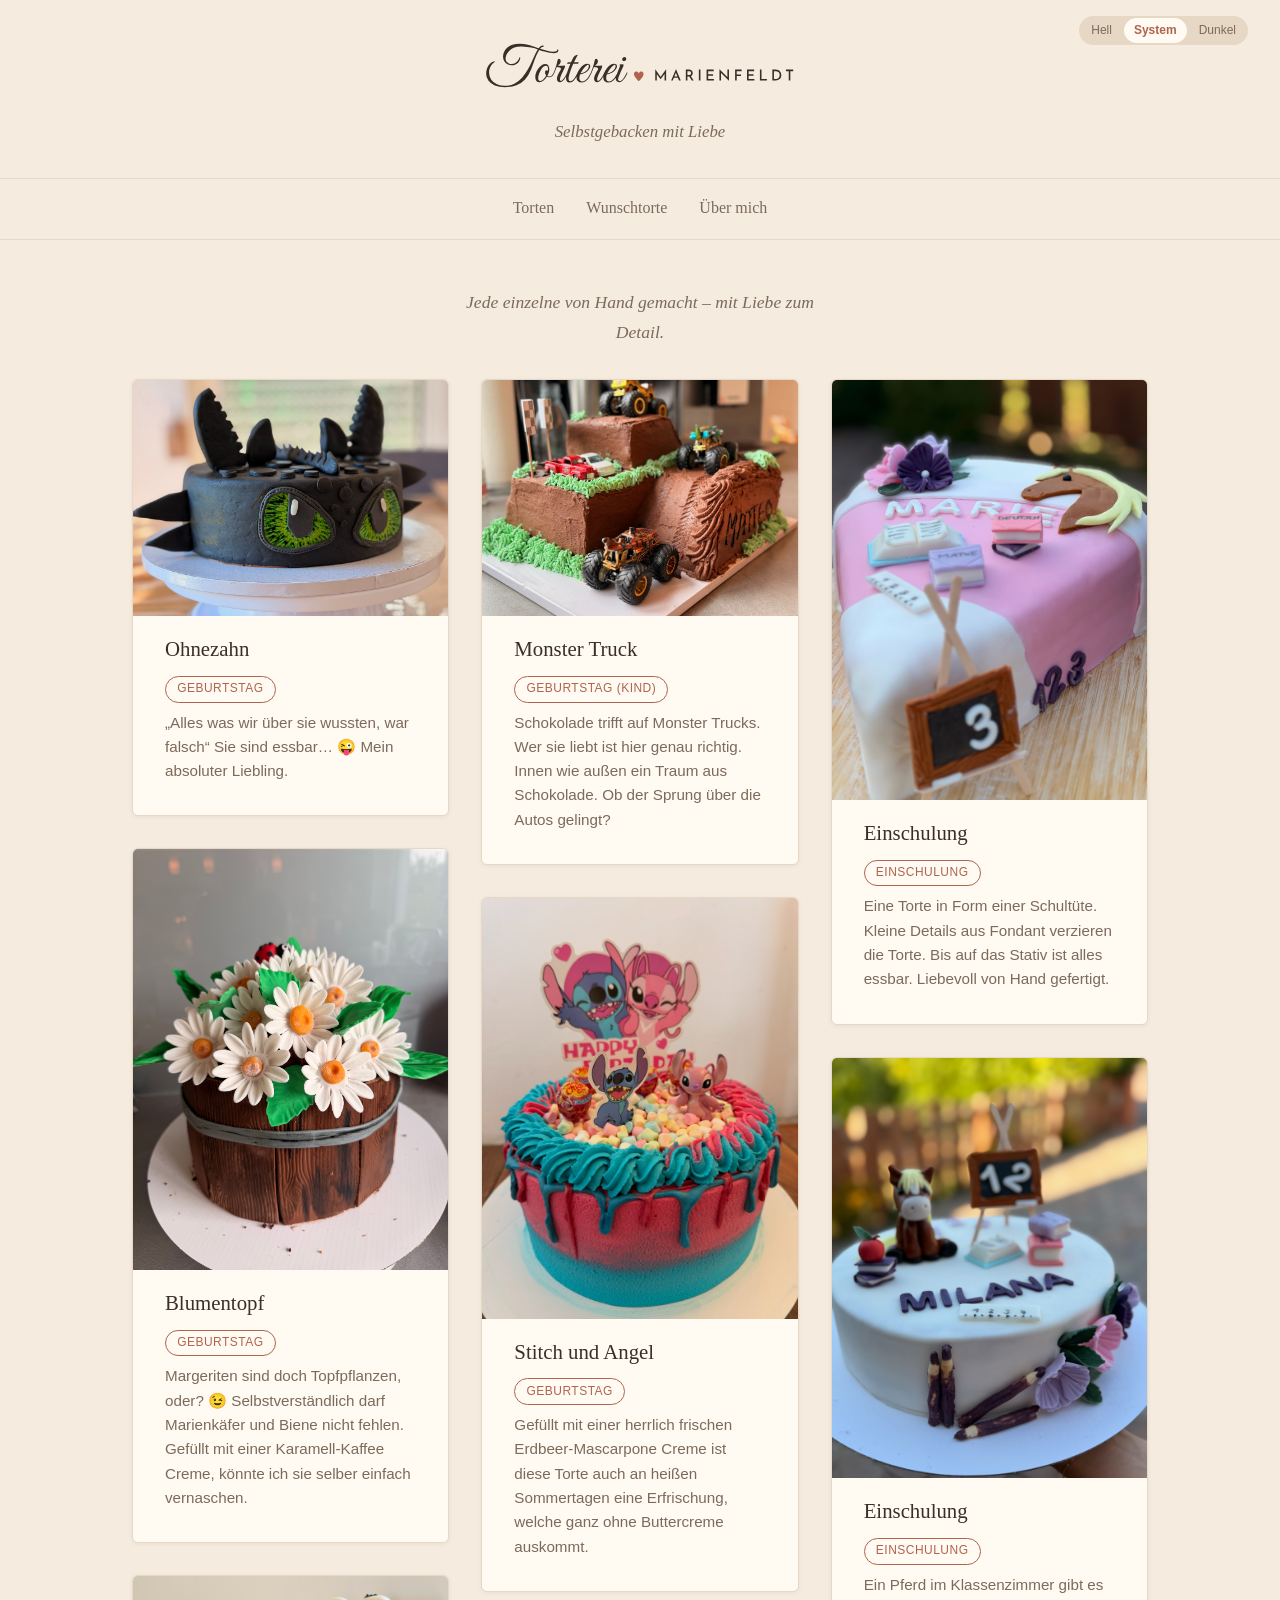
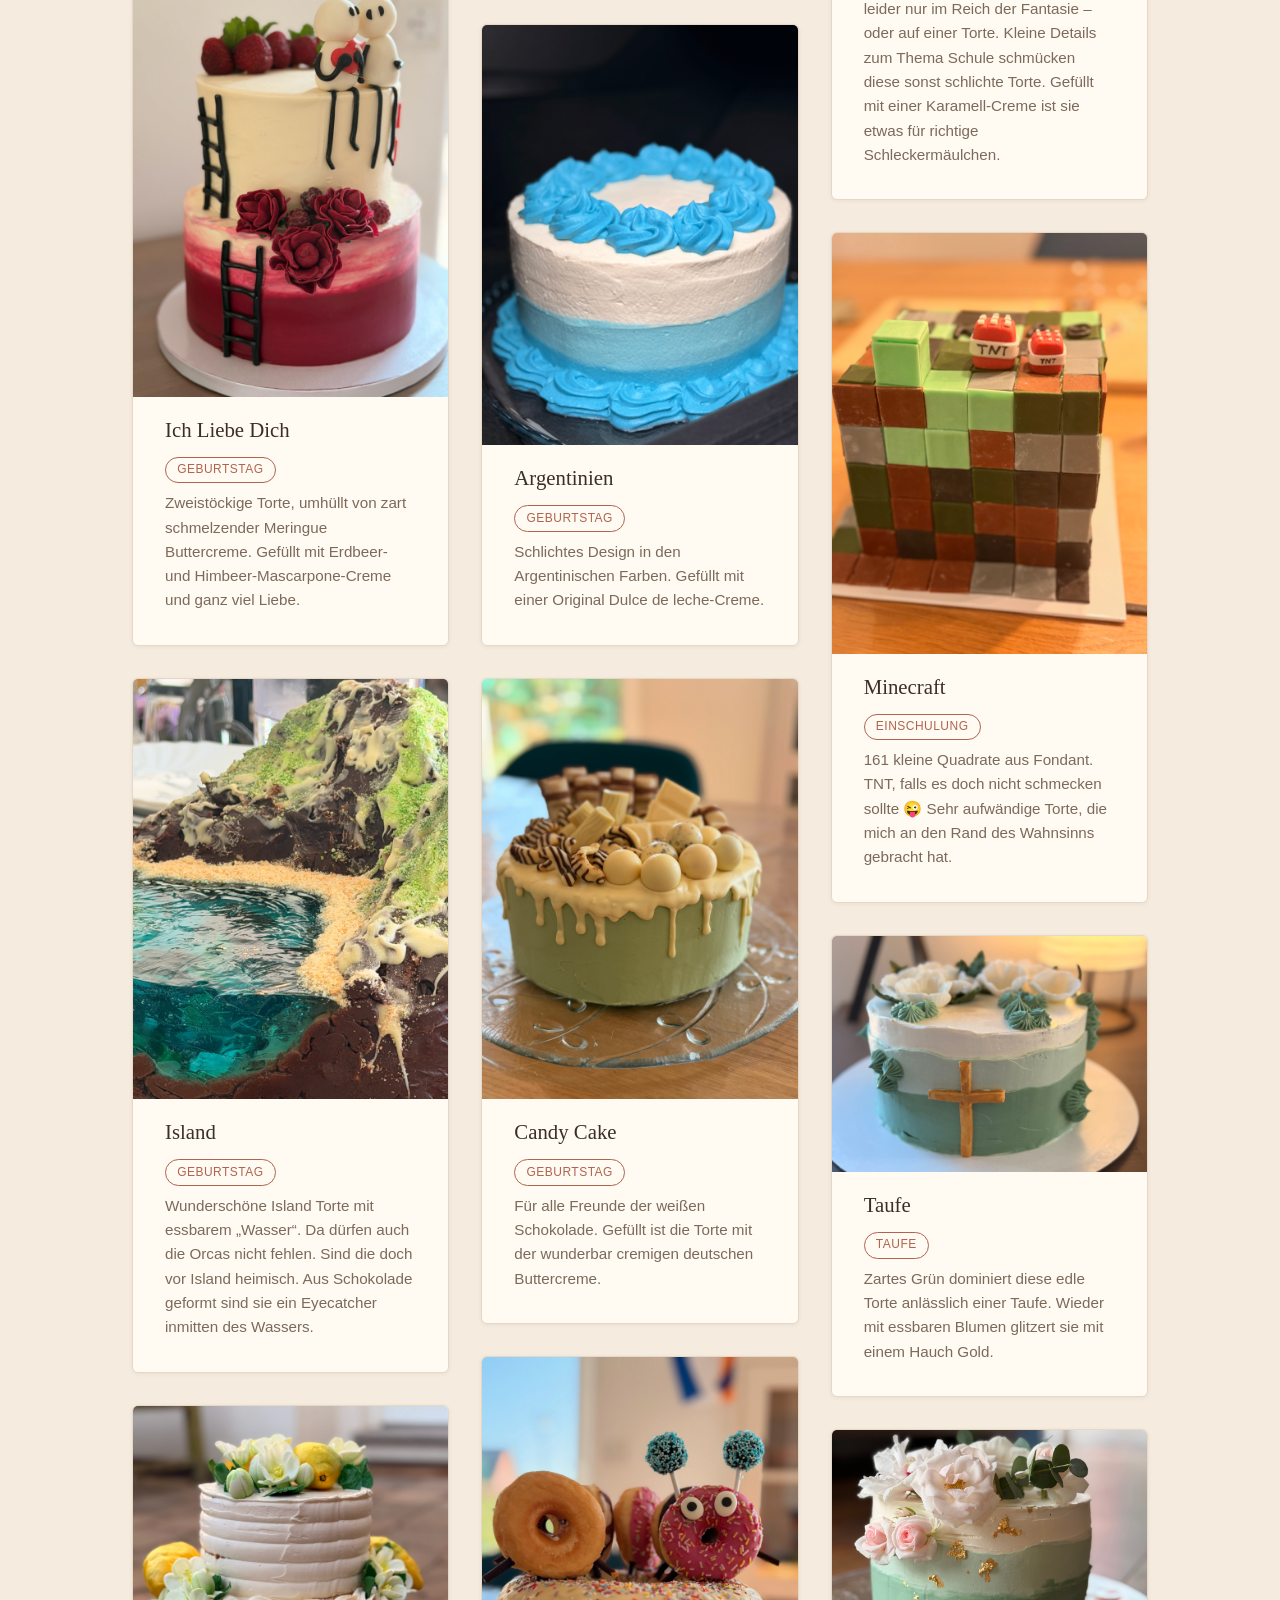
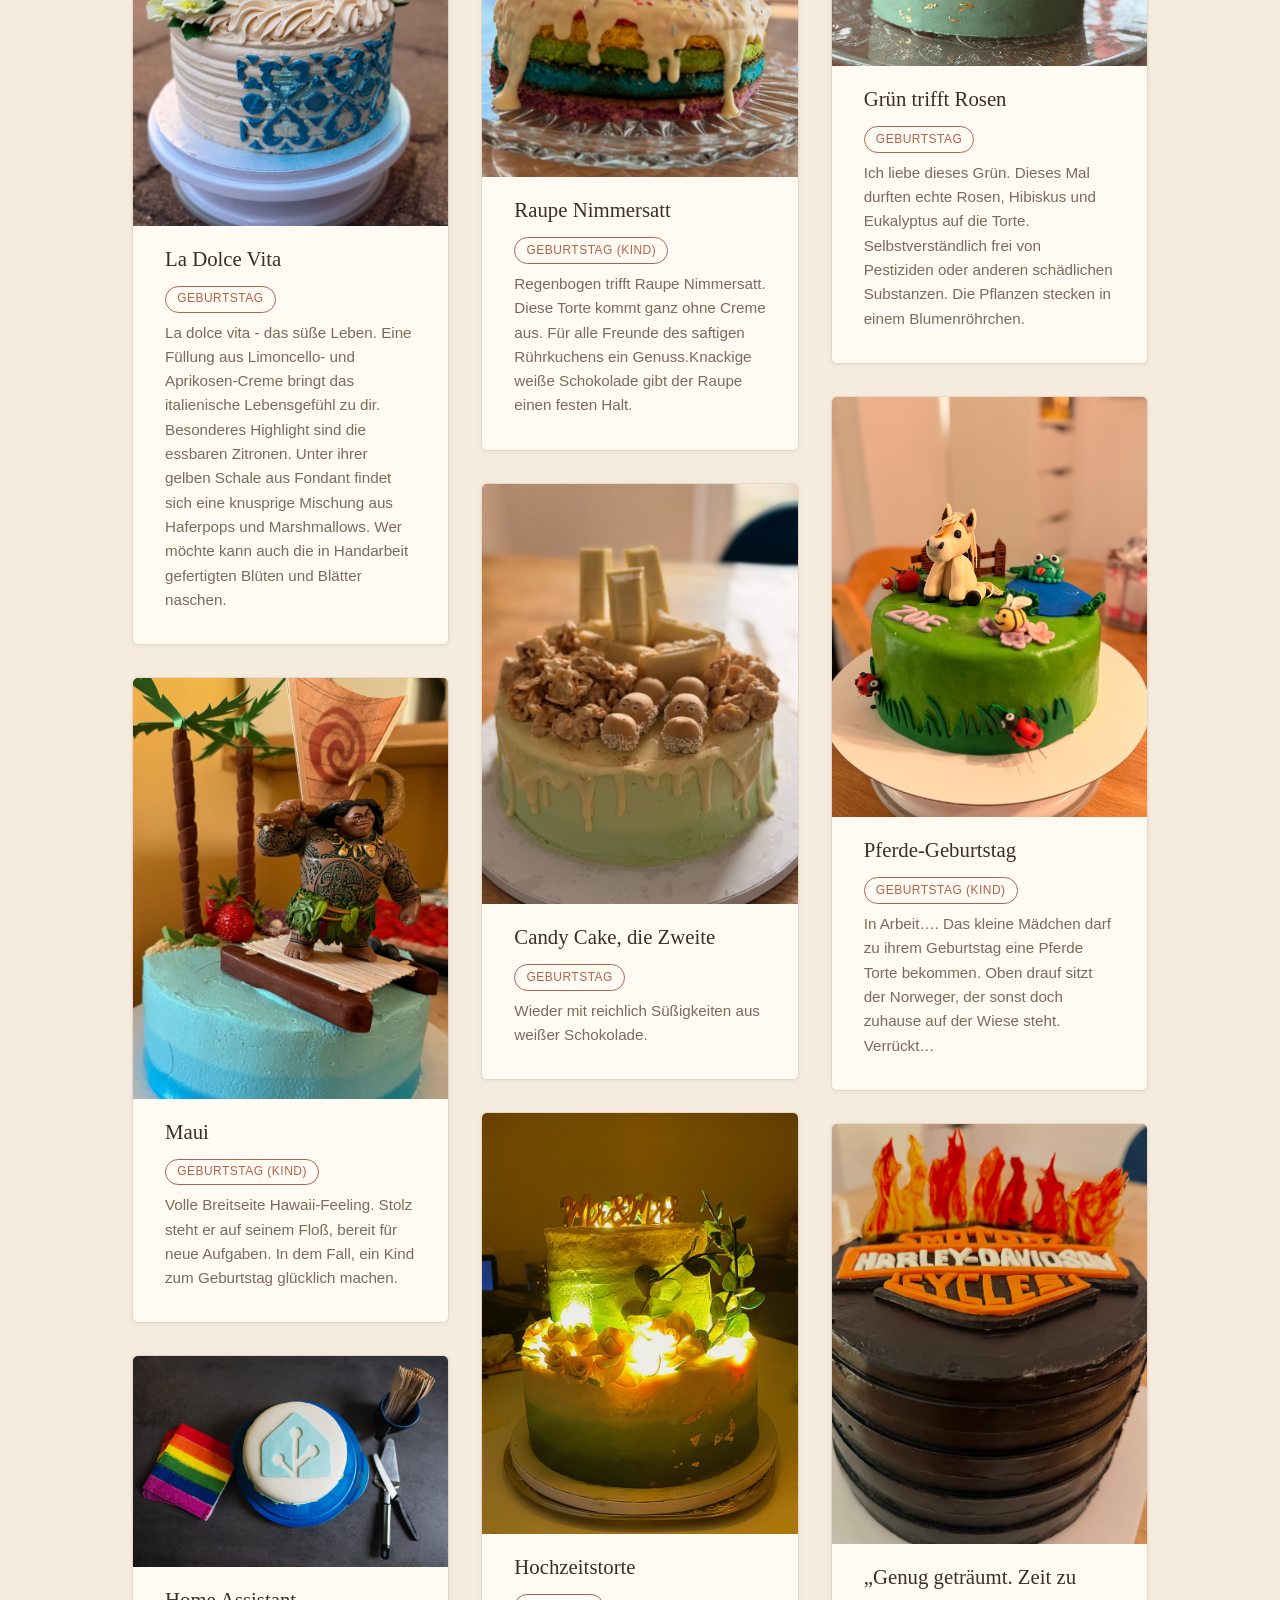
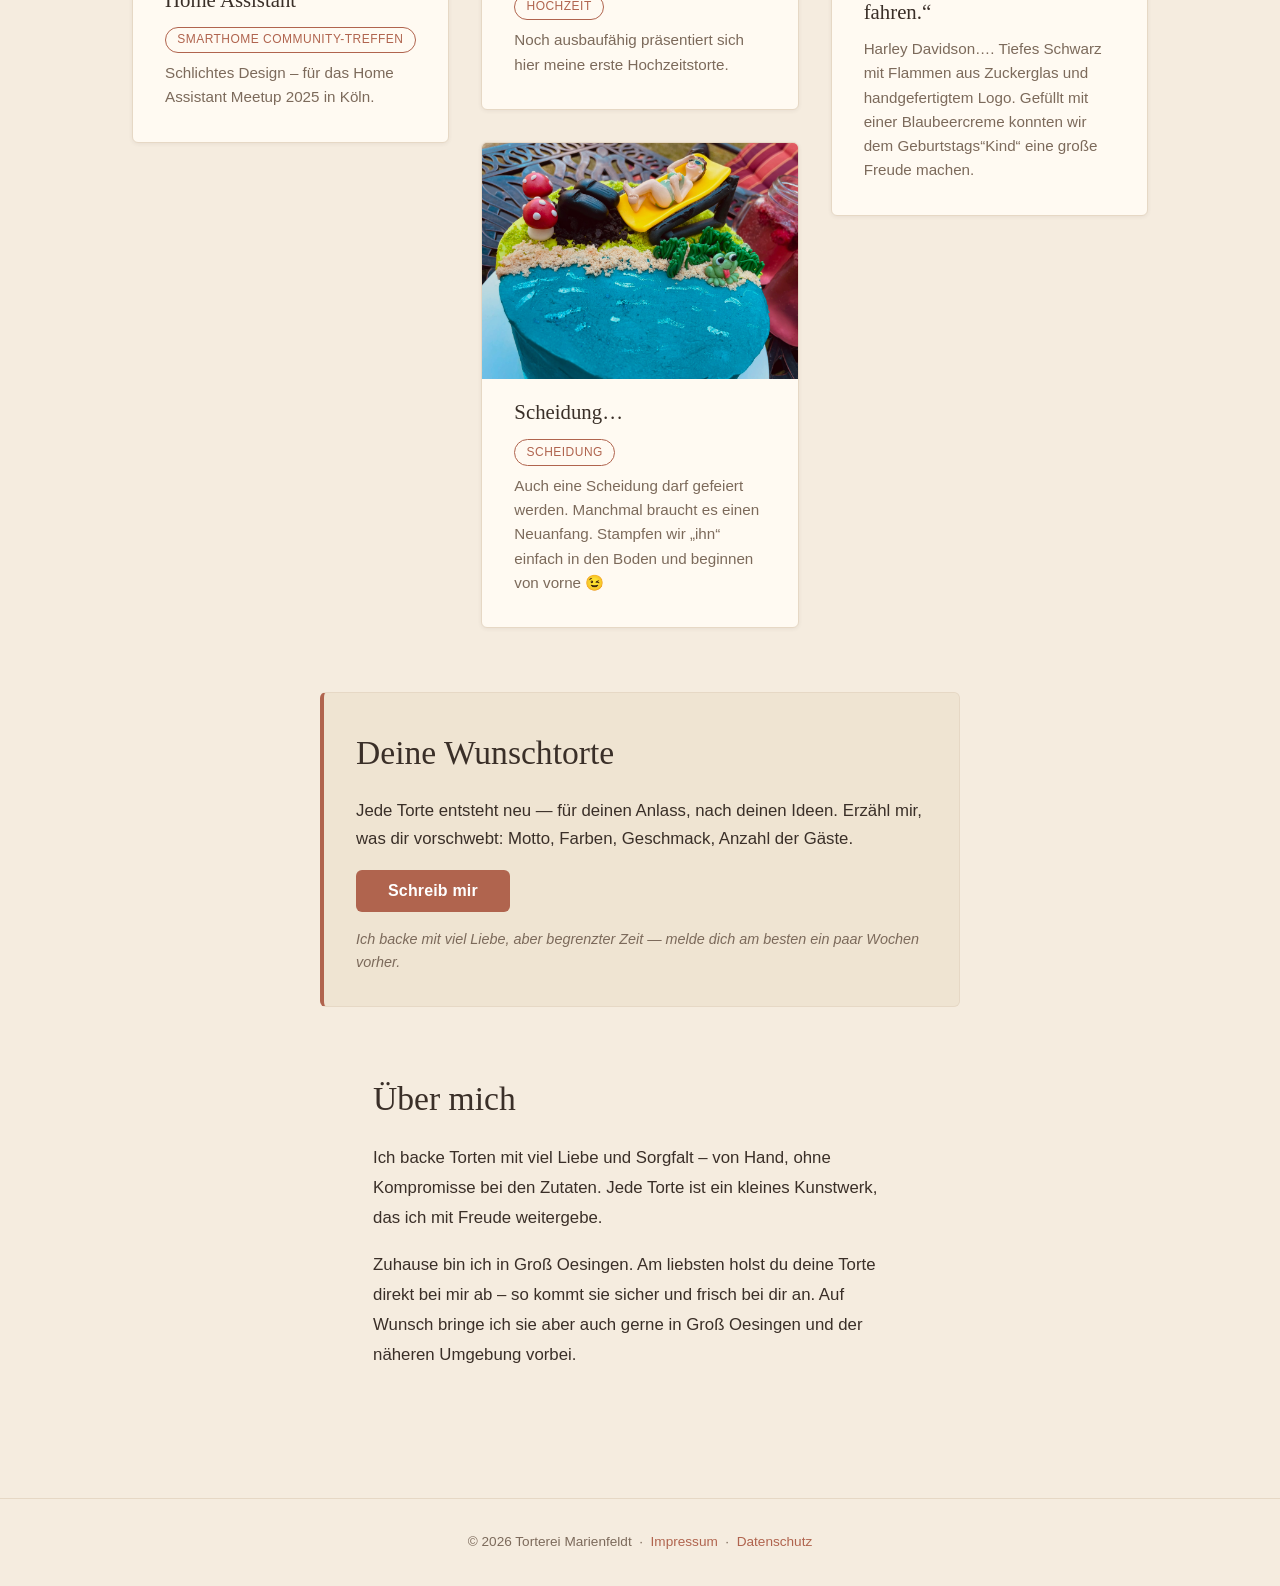
==== commit 993291da: "Tortenbestand aus der Kundendatenbank deployt (22 Torten)" ====
--- a/index.html
+++ b/index.html
@@ -258,7 +258,7 @@
             <div class="torte-card__info">
               <h3 class="torte-card__name">Taufe</h3>
               <p class="torte-card__anlass">Taufe</p>
-              <p class="torte-card__beschreibung">Zartes Grün dominiert diese edle Torte anlässlich einer Taufe. Wieder mit essbaren Blumen glitzert sie mit einem Haus Gold.</p>
+              <p class="torte-card__beschreibung">Zartes Grün dominiert diese edle Torte anlässlich einer Taufe. Wieder mit essbaren Blumen glitzert sie mit einem Hauch Gold.</p>
             </div>
           </div>
           <div class="torte-card">
@@ -281,6 +281,16 @@
               <p class="torte-card__beschreibung">In Arbeit….
 
 Das kleine Mädchen darf zu ihrem Geburtstag eine Pferde Torte bekommen. Oben drauf sitzt der Norweger, der sonst doch zuhause auf der Wiese steht. Verrückt…</p>
+            </div>
+          </div>
+          <div class="torte-card">
+            <a href="#lb-genug-getraeumt-zeit-zu-fahren-1" class="torte-card__bild-link">
+              <img class="torte-card__bild" src="assets/images/torte-genug-getraeumt-zeit-zu-fahren-1.jpg" alt="„Genug geträumt. Zeit zu fahren.“" loading="lazy">
+            </a>
+            <div class="torte-card__info">
+              <h3 class="torte-card__name">„Genug geträumt. Zeit zu fahren.“</h3>
+              <p class="torte-card__beschreibung">Harley Davidson…. 
+Tiefes Schwarz mit Flammen aus Zuckerglas und handgefertigtem Logo. Gefüllt mit einer Blaubeercreme konnten wir dem Geburtstags“Kind“ eine große Freude machen.</p>
             </div>
           </div>
         </div>
@@ -655,5 +665,24 @@
       <a class="lightbox__nav lightbox__nav--zurueck" href="#lb-pferde-geburtstag-1" aria-label="Vorheriges Bild">‹</a>
     </div>
   </div>
+  <!-- „Genug geträumt. Zeit zu fahren.“ -->
+  <div class="lightbox" id="lb-genug-getraeumt-zeit-zu-fahren-1">
+    <a class="lightbox__overlay" href="#torten" aria-label="Schließen"></a>
+    <div class="lightbox__stage">
+      <img class="lightbox__bild" src="assets/images/torte-genug-getraeumt-zeit-zu-fahren-1.jpg" alt="„Genug geträumt. Zeit zu fahren.“ – Ansicht 1">
+      <p class="lightbox__titel">„Genug geträumt. Zeit zu fahren.“</p>
+      <a class="lightbox__schliessen" href="#torten" aria-label="Schließen">✕</a>
+      <a class="lightbox__nav lightbox__nav--weiter" href="#lb-genug-getraeumt-zeit-zu-fahren-2" aria-label="Nächstes Bild">›</a>
+    </div>
+  </div>
+  <div class="lightbox" id="lb-genug-getraeumt-zeit-zu-fahren-2">
+    <a class="lightbox__overlay" href="#torten" aria-label="Schließen"></a>
+    <div class="lightbox__stage">
+      <img class="lightbox__bild" src="assets/images/torte-genug-getraeumt-zeit-zu-fahren-2.jpg" alt="„Genug geträumt. Zeit zu fahren.“ – Ansicht 2">
+      <p class="lightbox__titel">„Genug geträumt. Zeit zu fahren.“</p>
+      <a class="lightbox__schliessen" href="#torten" aria-label="Schließen">✕</a>
+      <a class="lightbox__nav lightbox__nav--zurueck" href="#lb-genug-getraeumt-zeit-zu-fahren-1" aria-label="Vorheriges Bild">‹</a>
+    </div>
+  </div>
 </body>
 </html>
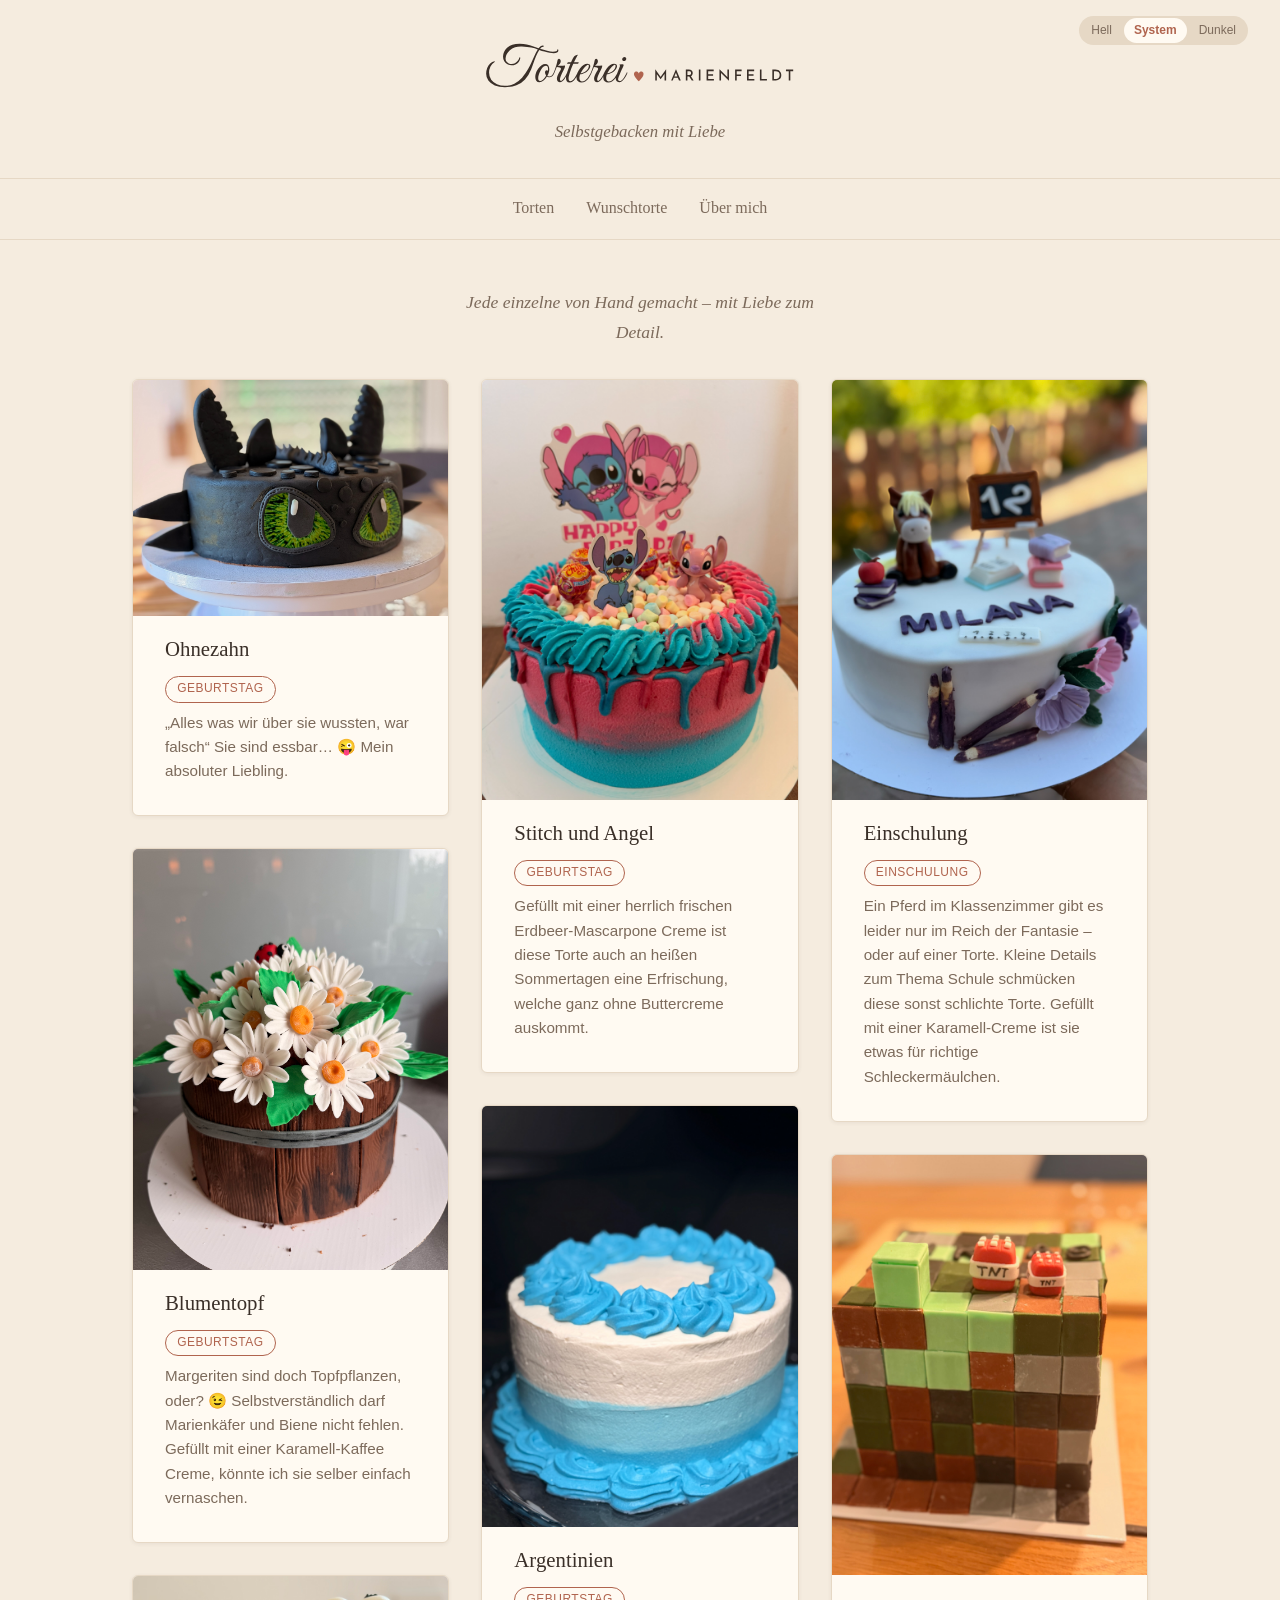
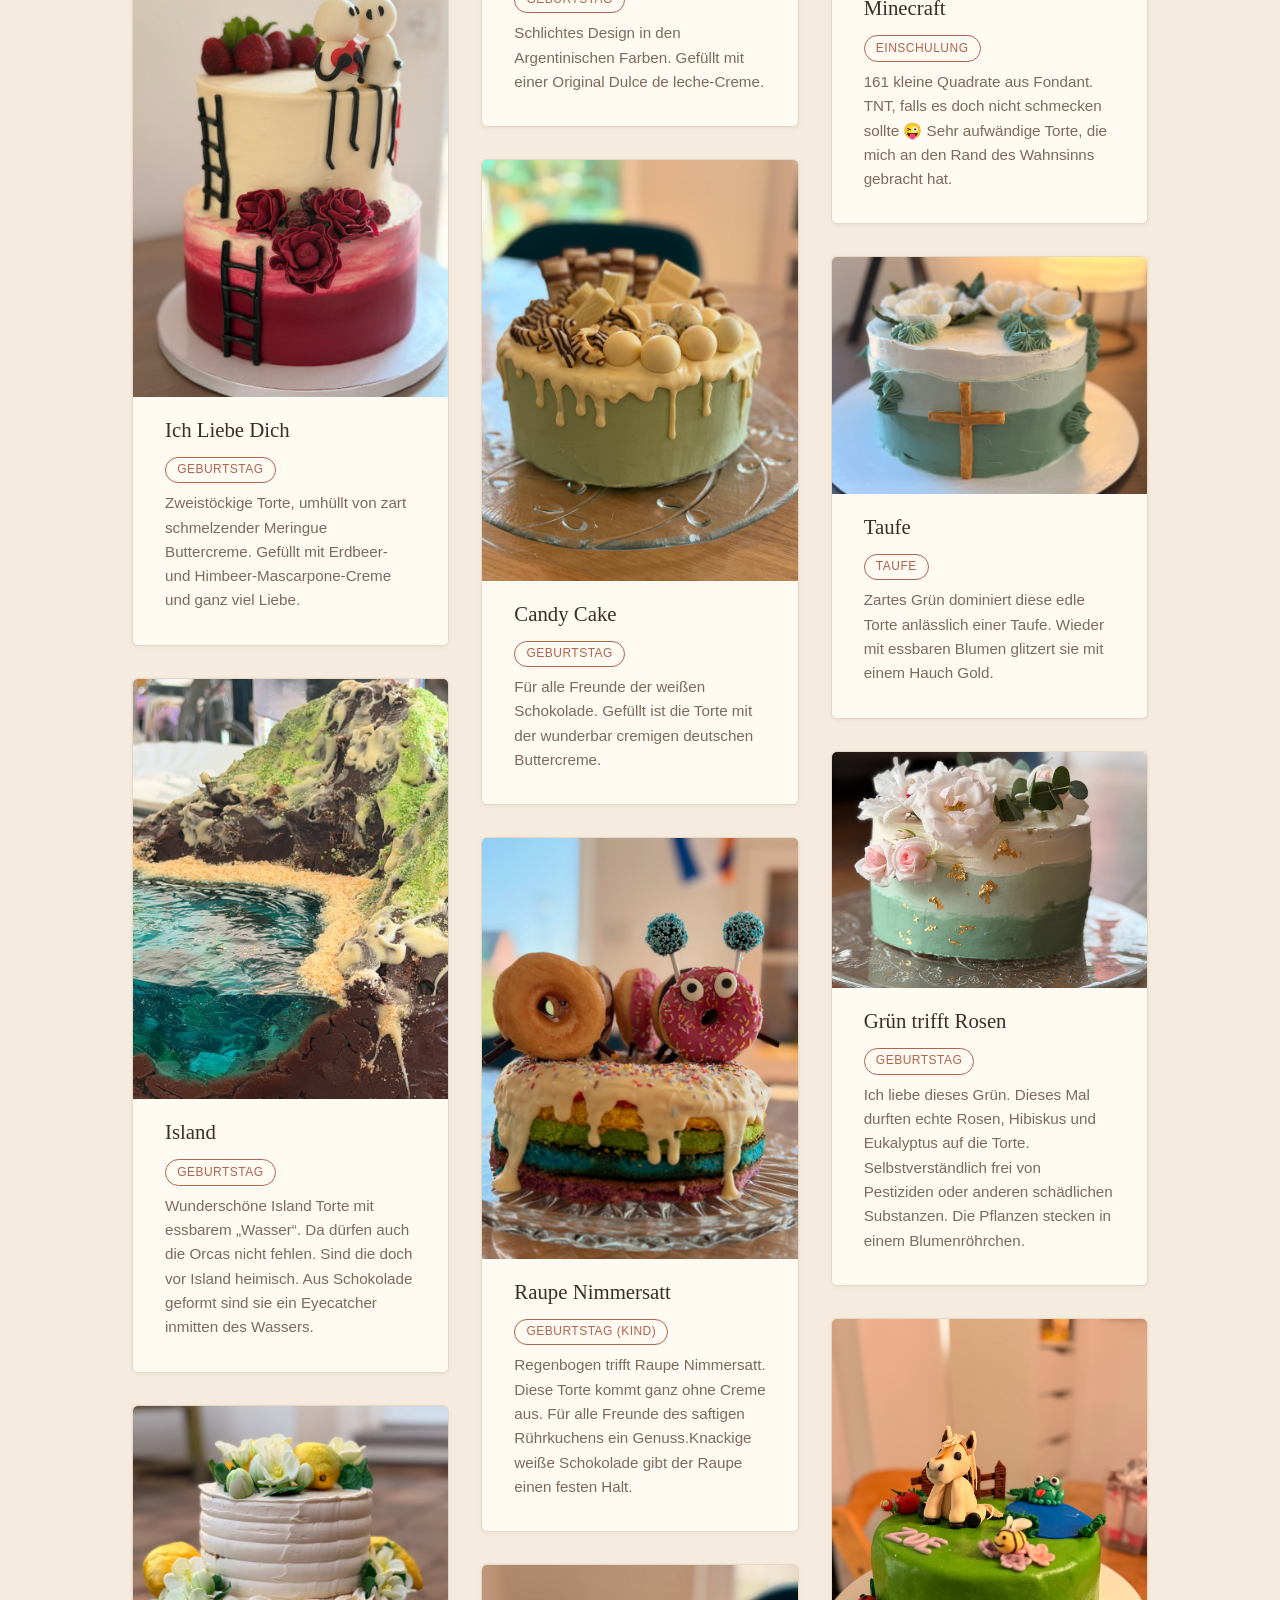
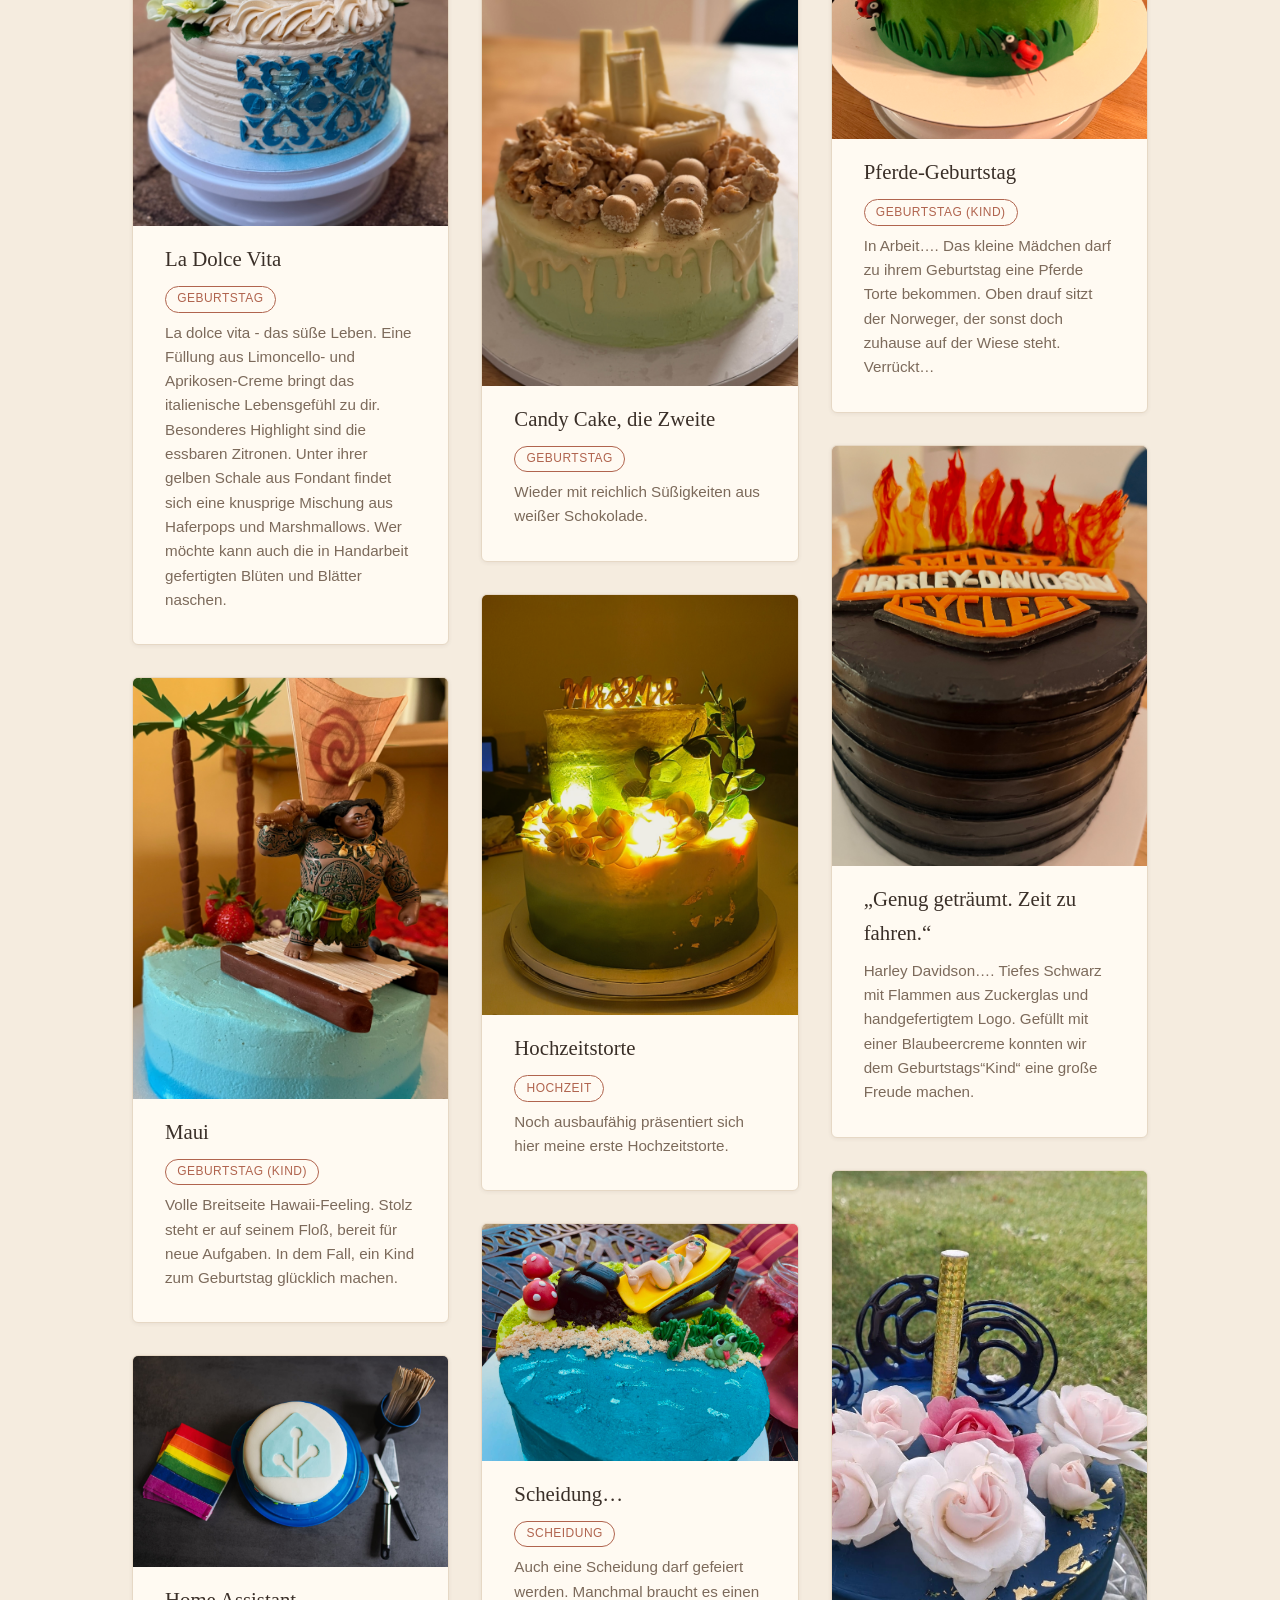
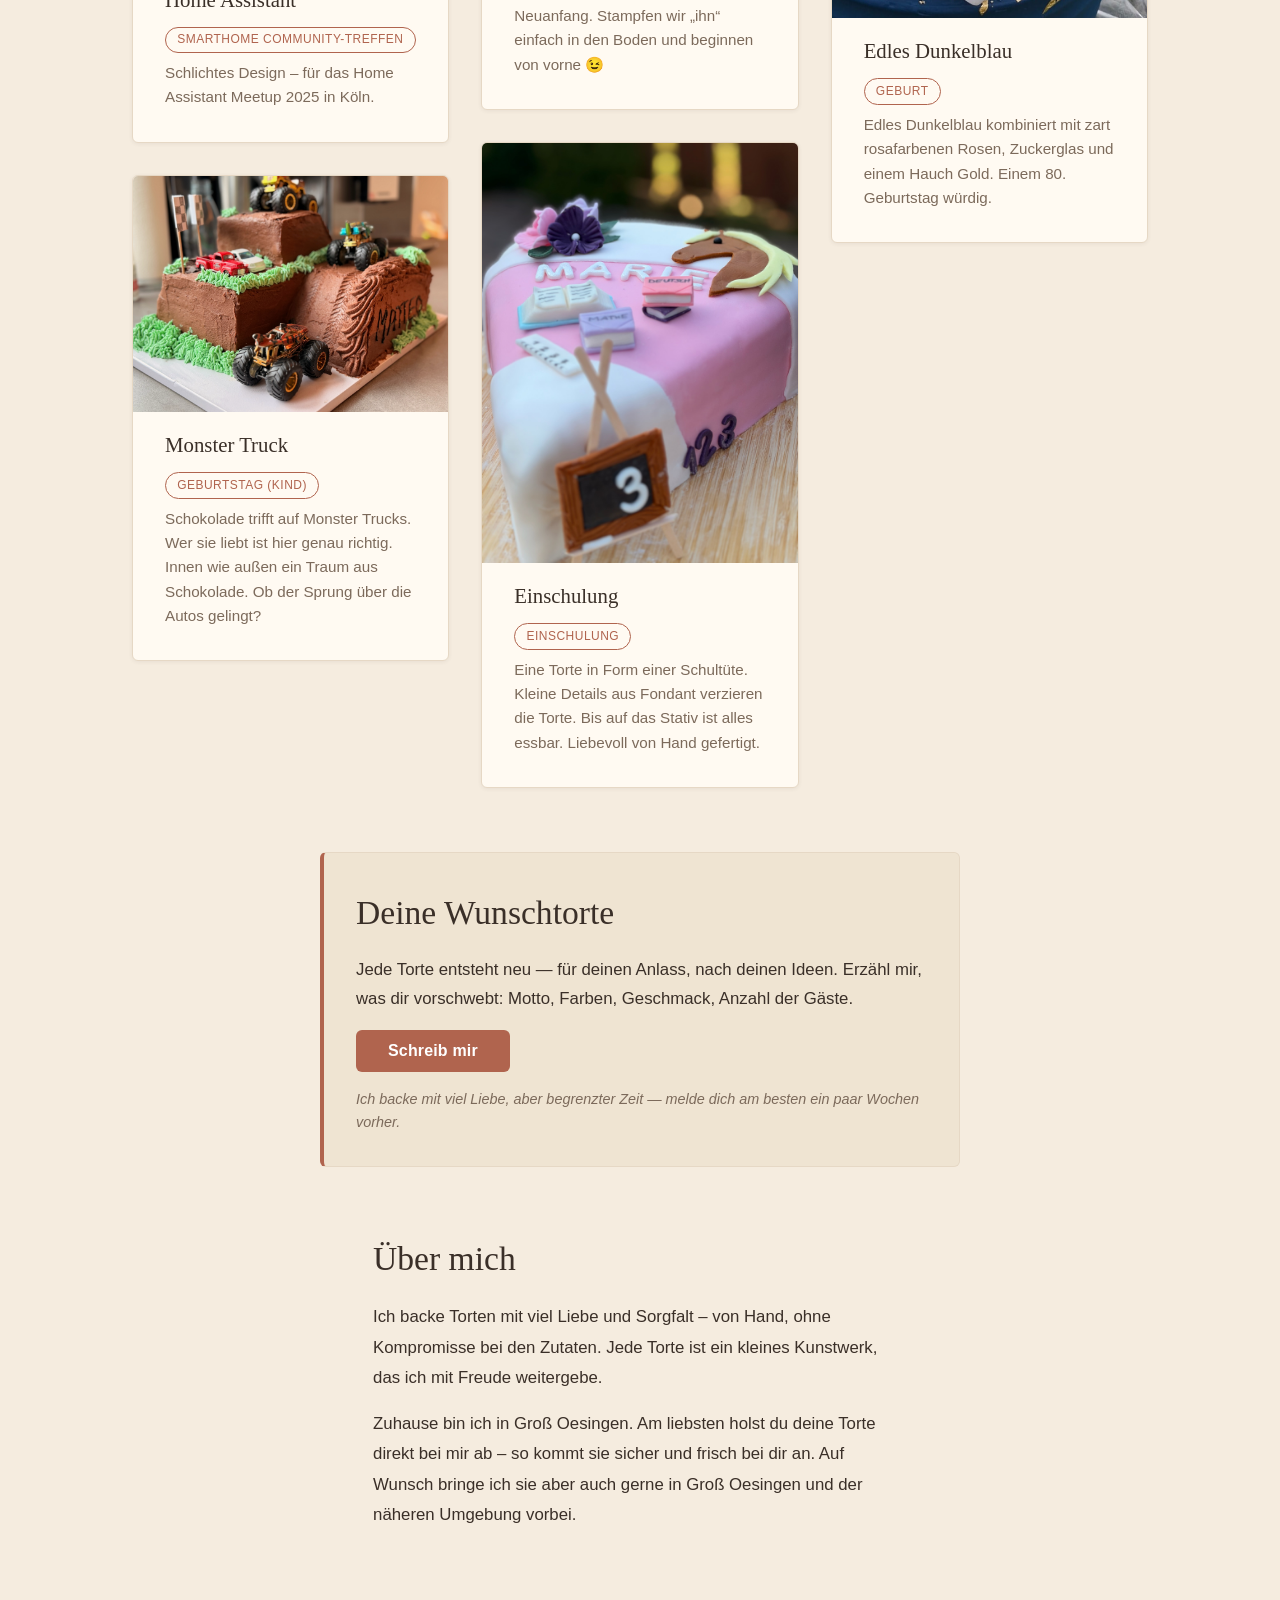
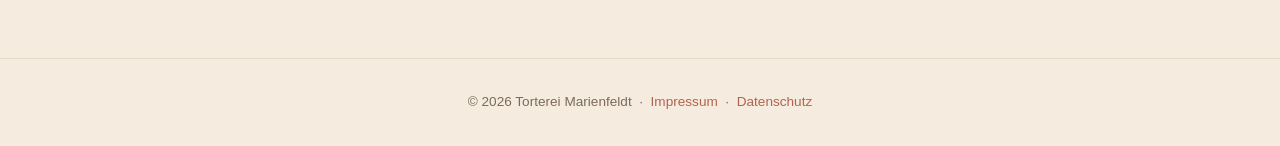
==== commit ccac70a1: "Tortenbestand aus der Kundendatenbank deployt (23 Torten)" ====
--- a/index.html
+++ b/index.html
@@ -291,6 +291,17 @@
               <h3 class="torte-card__name">„Genug geträumt. Zeit zu fahren.“</h3>
               <p class="torte-card__beschreibung">Harley Davidson…. 
 Tiefes Schwarz mit Flammen aus Zuckerglas und handgefertigtem Logo. Gefüllt mit einer Blaubeercreme konnten wir dem Geburtstags“Kind“ eine große Freude machen.</p>
+            </div>
+          </div>
+          <div class="torte-card">
+            <a href="#lb-edles-dunkelblau-1" class="torte-card__bild-link">
+              <img class="torte-card__bild" src="assets/images/torte-edles-dunkelblau-1.jpg" alt="Edles Dunkelblau" loading="lazy">
+            </a>
+            <div class="torte-card__info">
+              <h3 class="torte-card__name">Edles Dunkelblau</h3>
+              <p class="torte-card__anlass">Geburt</p>
+              <p class="torte-card__beschreibung">Edles Dunkelblau kombiniert mit zart rosafarbenen Rosen, Zuckerglas und einem Hauch Gold. Einem 80.
+Geburtstag würdig.</p>
             </div>
           </div>
         </div>
@@ -684,5 +695,24 @@
       <a class="lightbox__nav lightbox__nav--zurueck" href="#lb-genug-getraeumt-zeit-zu-fahren-1" aria-label="Vorheriges Bild">‹</a>
     </div>
   </div>
+  <!-- Edles Dunkelblau -->
+  <div class="lightbox" id="lb-edles-dunkelblau-1">
+    <a class="lightbox__overlay" href="#torten" aria-label="Schließen"></a>
+    <div class="lightbox__stage">
+      <img class="lightbox__bild" src="assets/images/torte-edles-dunkelblau-1.jpg" alt="Edles Dunkelblau – Ansicht 1">
+      <p class="lightbox__titel">Edles Dunkelblau</p>
+      <a class="lightbox__schliessen" href="#torten" aria-label="Schließen">✕</a>
+      <a class="lightbox__nav lightbox__nav--weiter" href="#lb-edles-dunkelblau-2" aria-label="Nächstes Bild">›</a>
+    </div>
+  </div>
+  <div class="lightbox" id="lb-edles-dunkelblau-2">
+    <a class="lightbox__overlay" href="#torten" aria-label="Schließen"></a>
+    <div class="lightbox__stage">
+      <img class="lightbox__bild" src="assets/images/torte-edles-dunkelblau-2.jpg" alt="Edles Dunkelblau – Ansicht 2">
+      <p class="lightbox__titel">Edles Dunkelblau</p>
+      <a class="lightbox__schliessen" href="#torten" aria-label="Schließen">✕</a>
+      <a class="lightbox__nav lightbox__nav--zurueck" href="#lb-edles-dunkelblau-1" aria-label="Vorheriges Bild">‹</a>
+    </div>
+  </div>
 </body>
 </html>
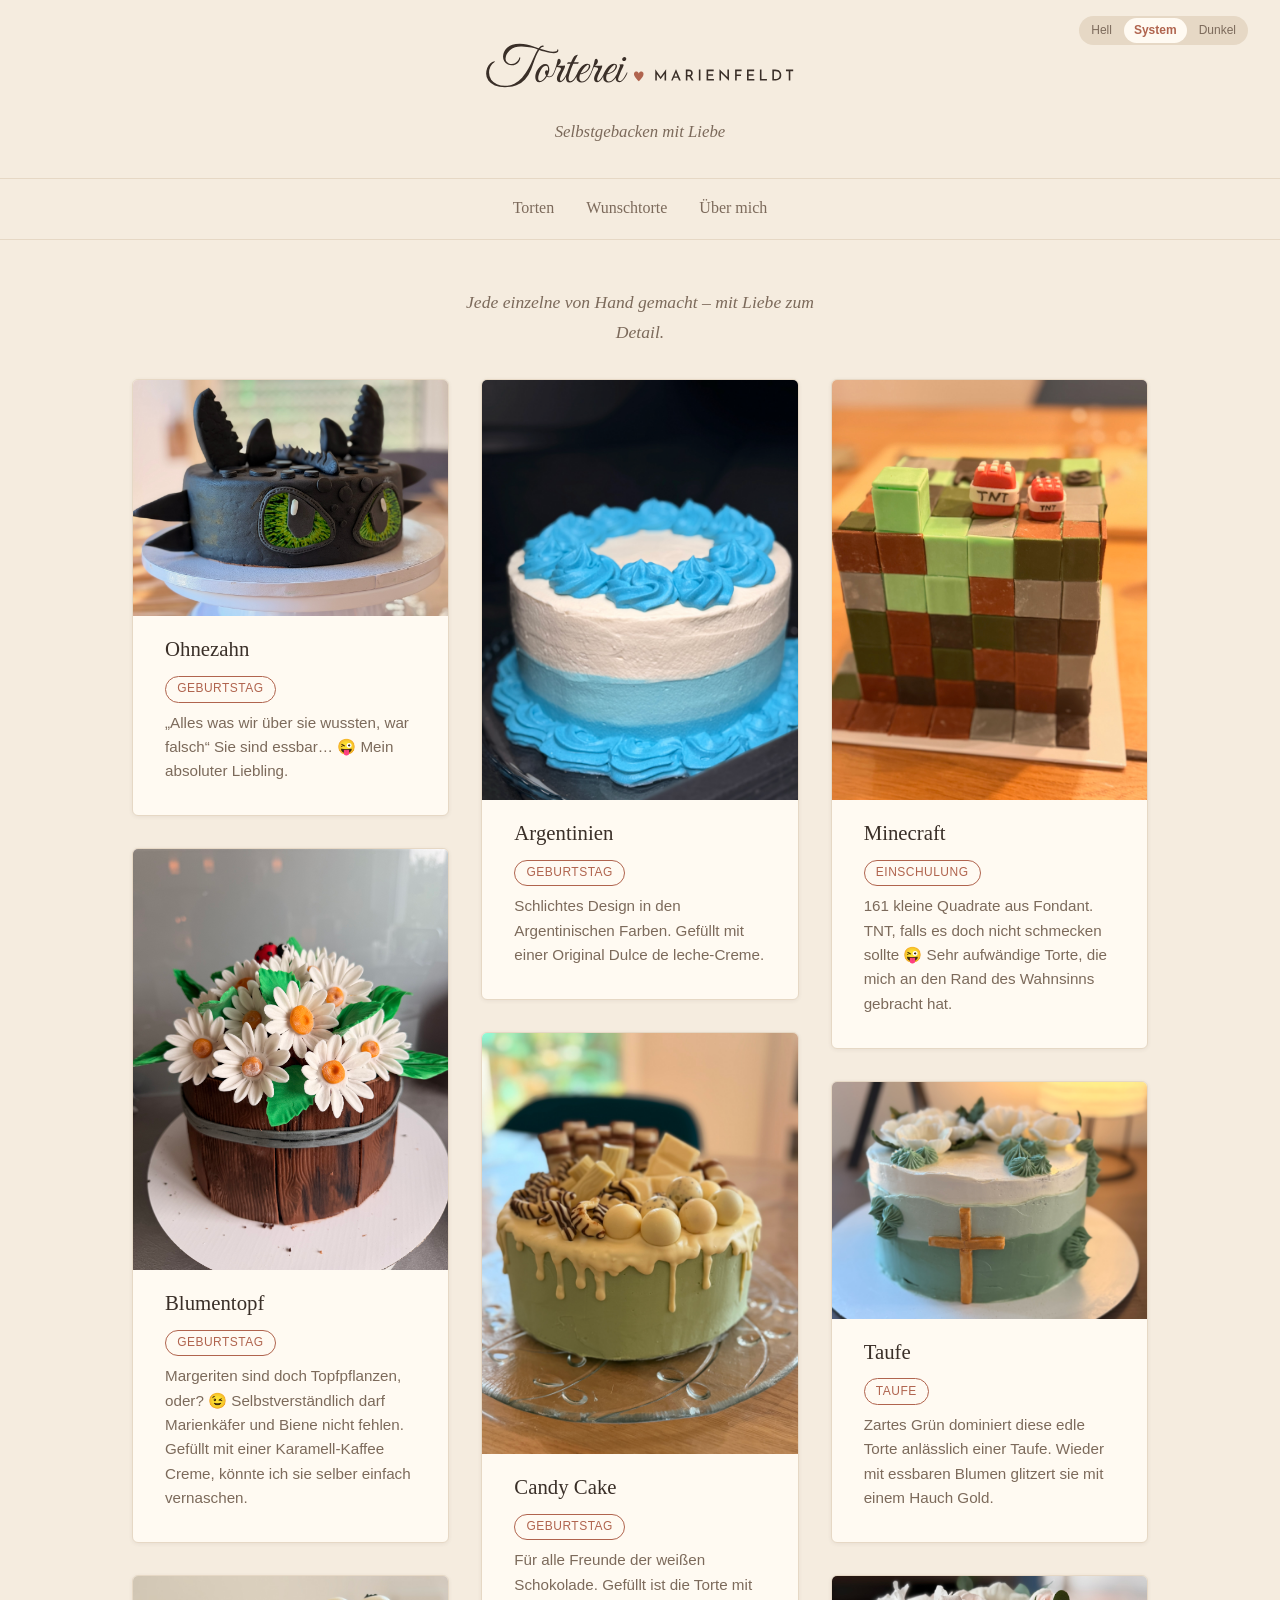
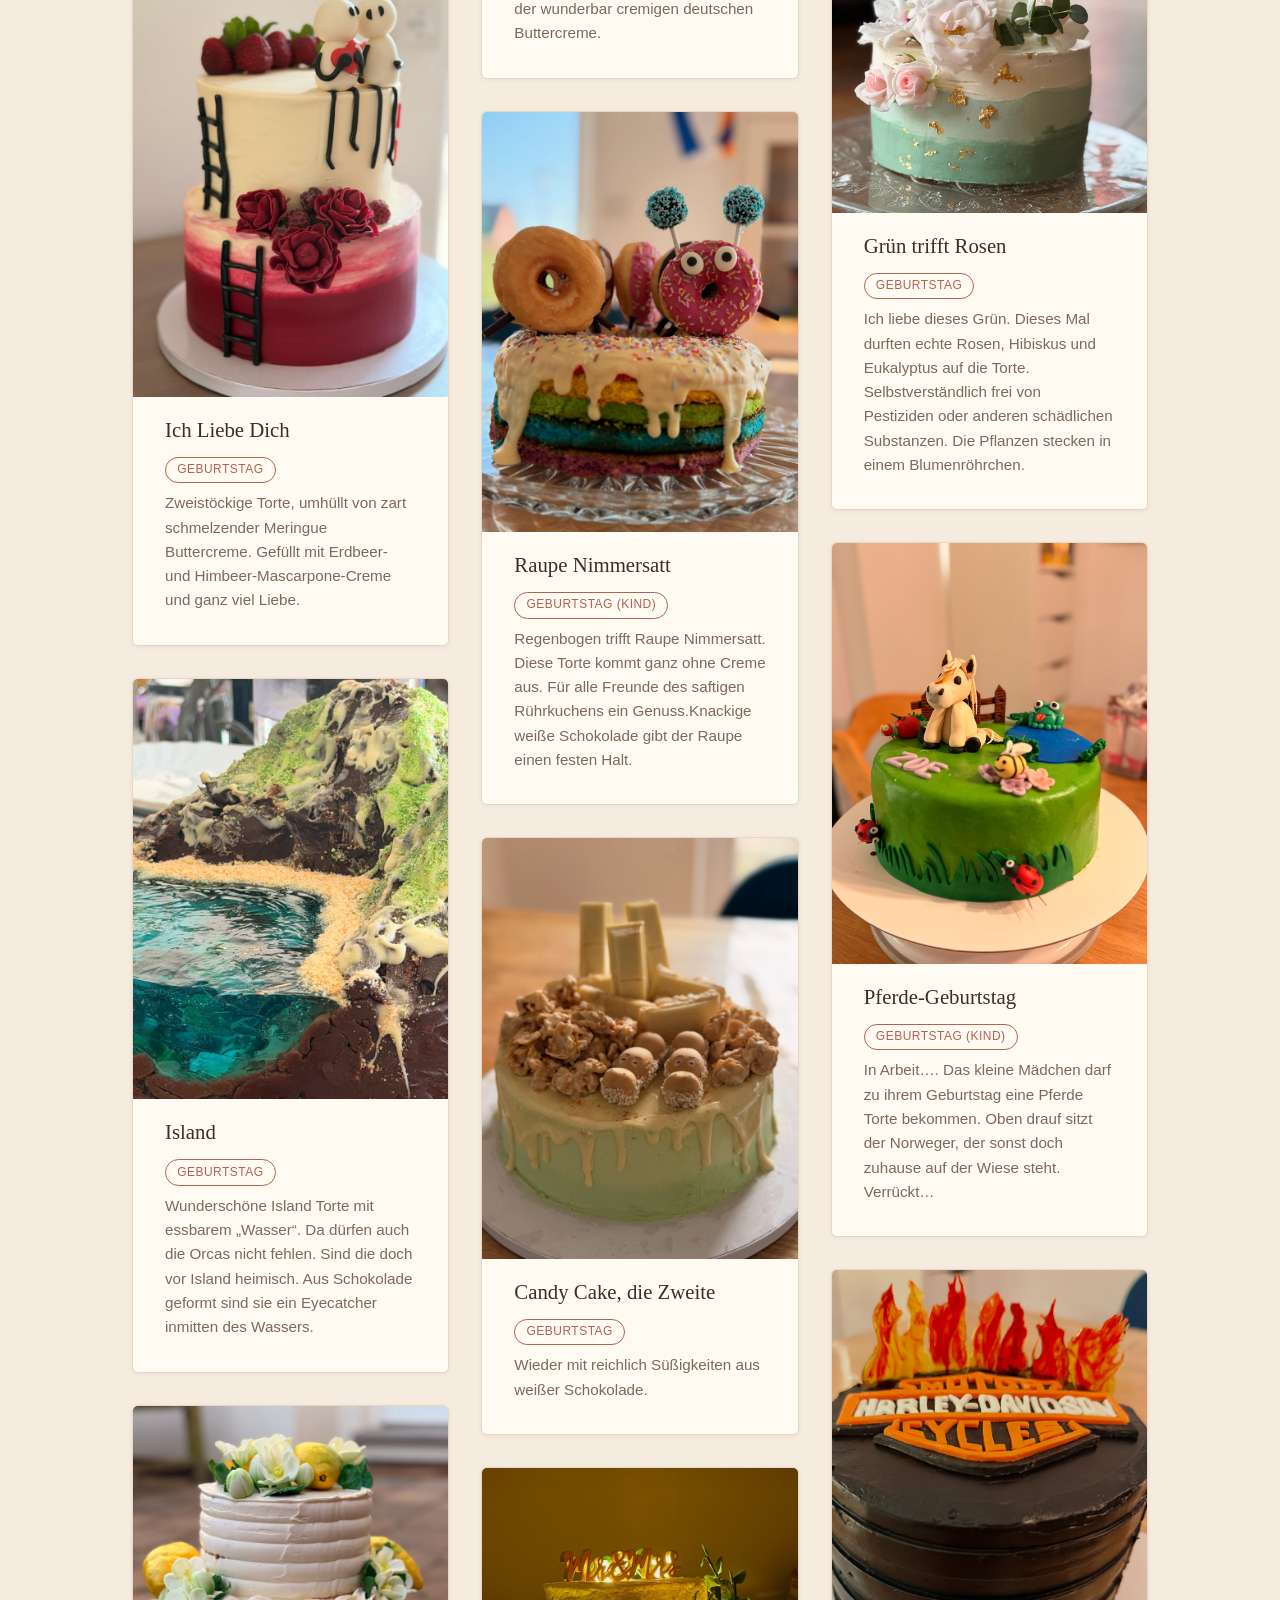
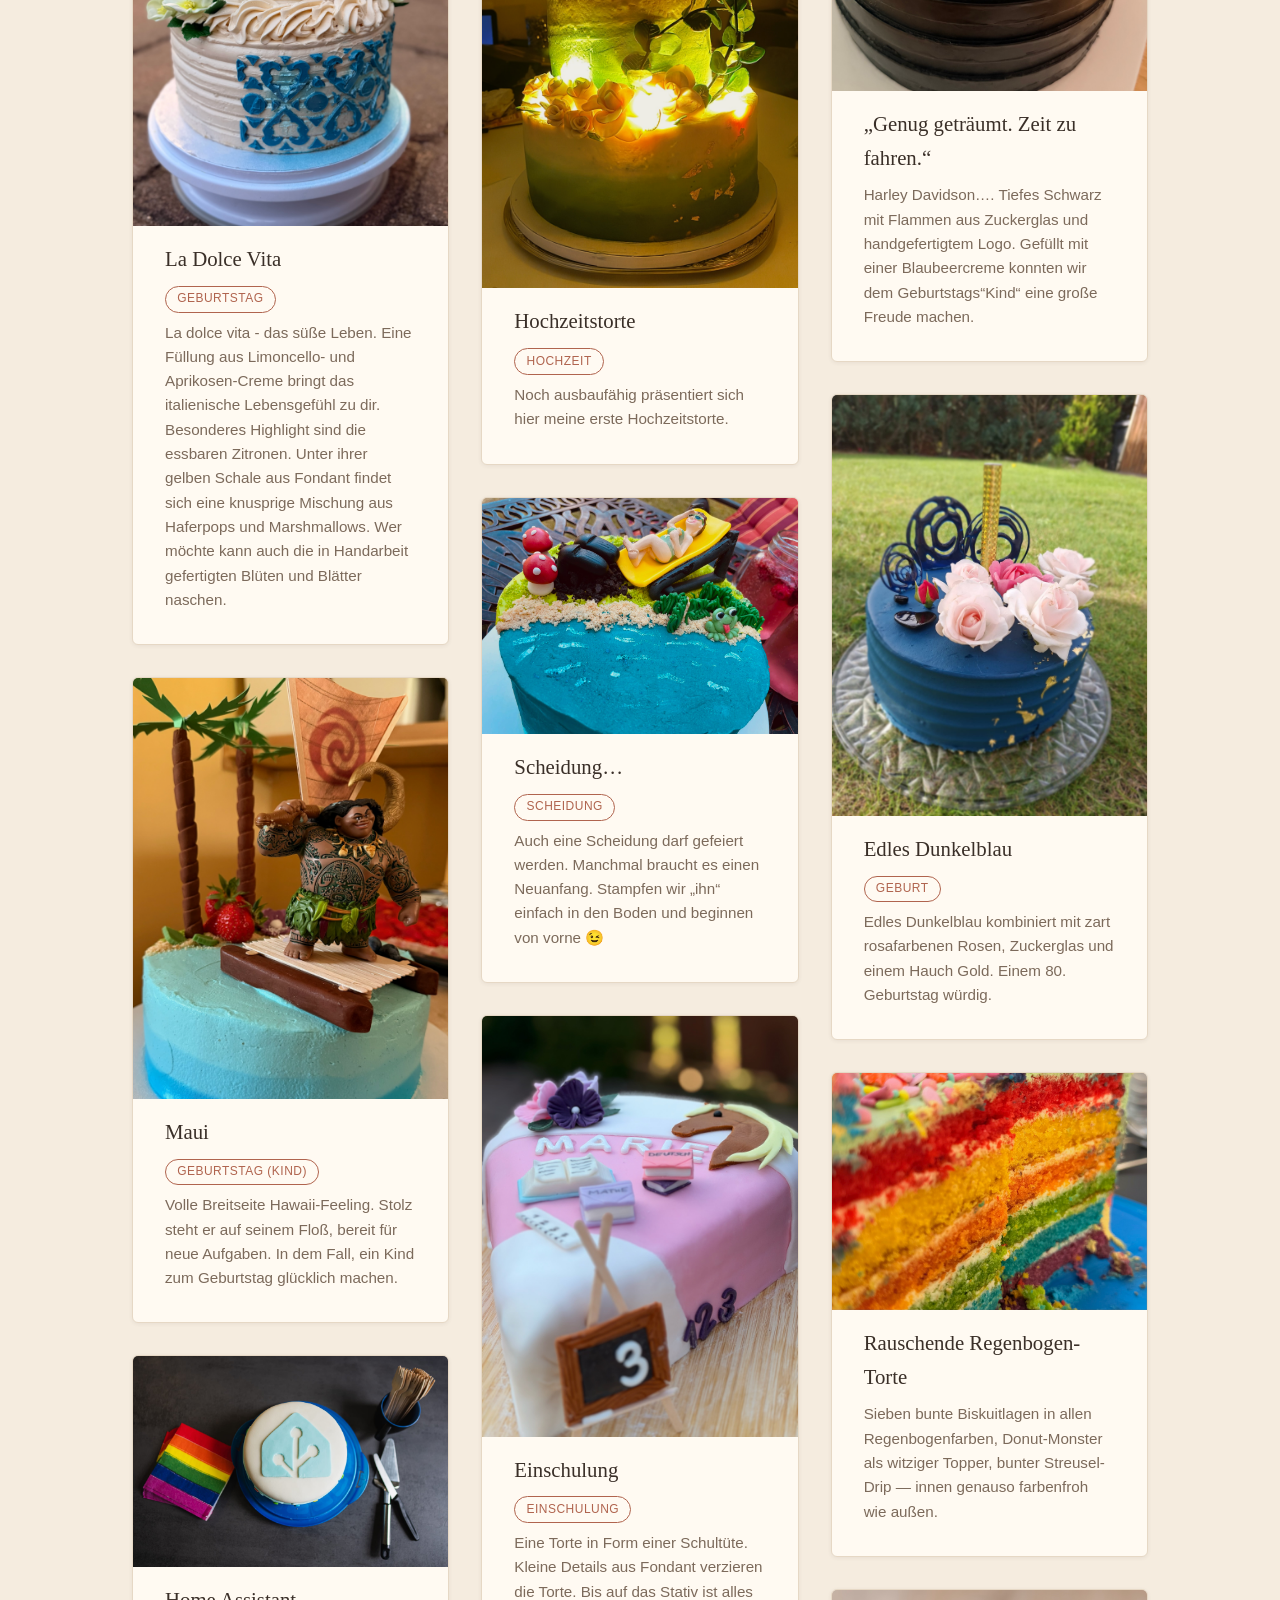
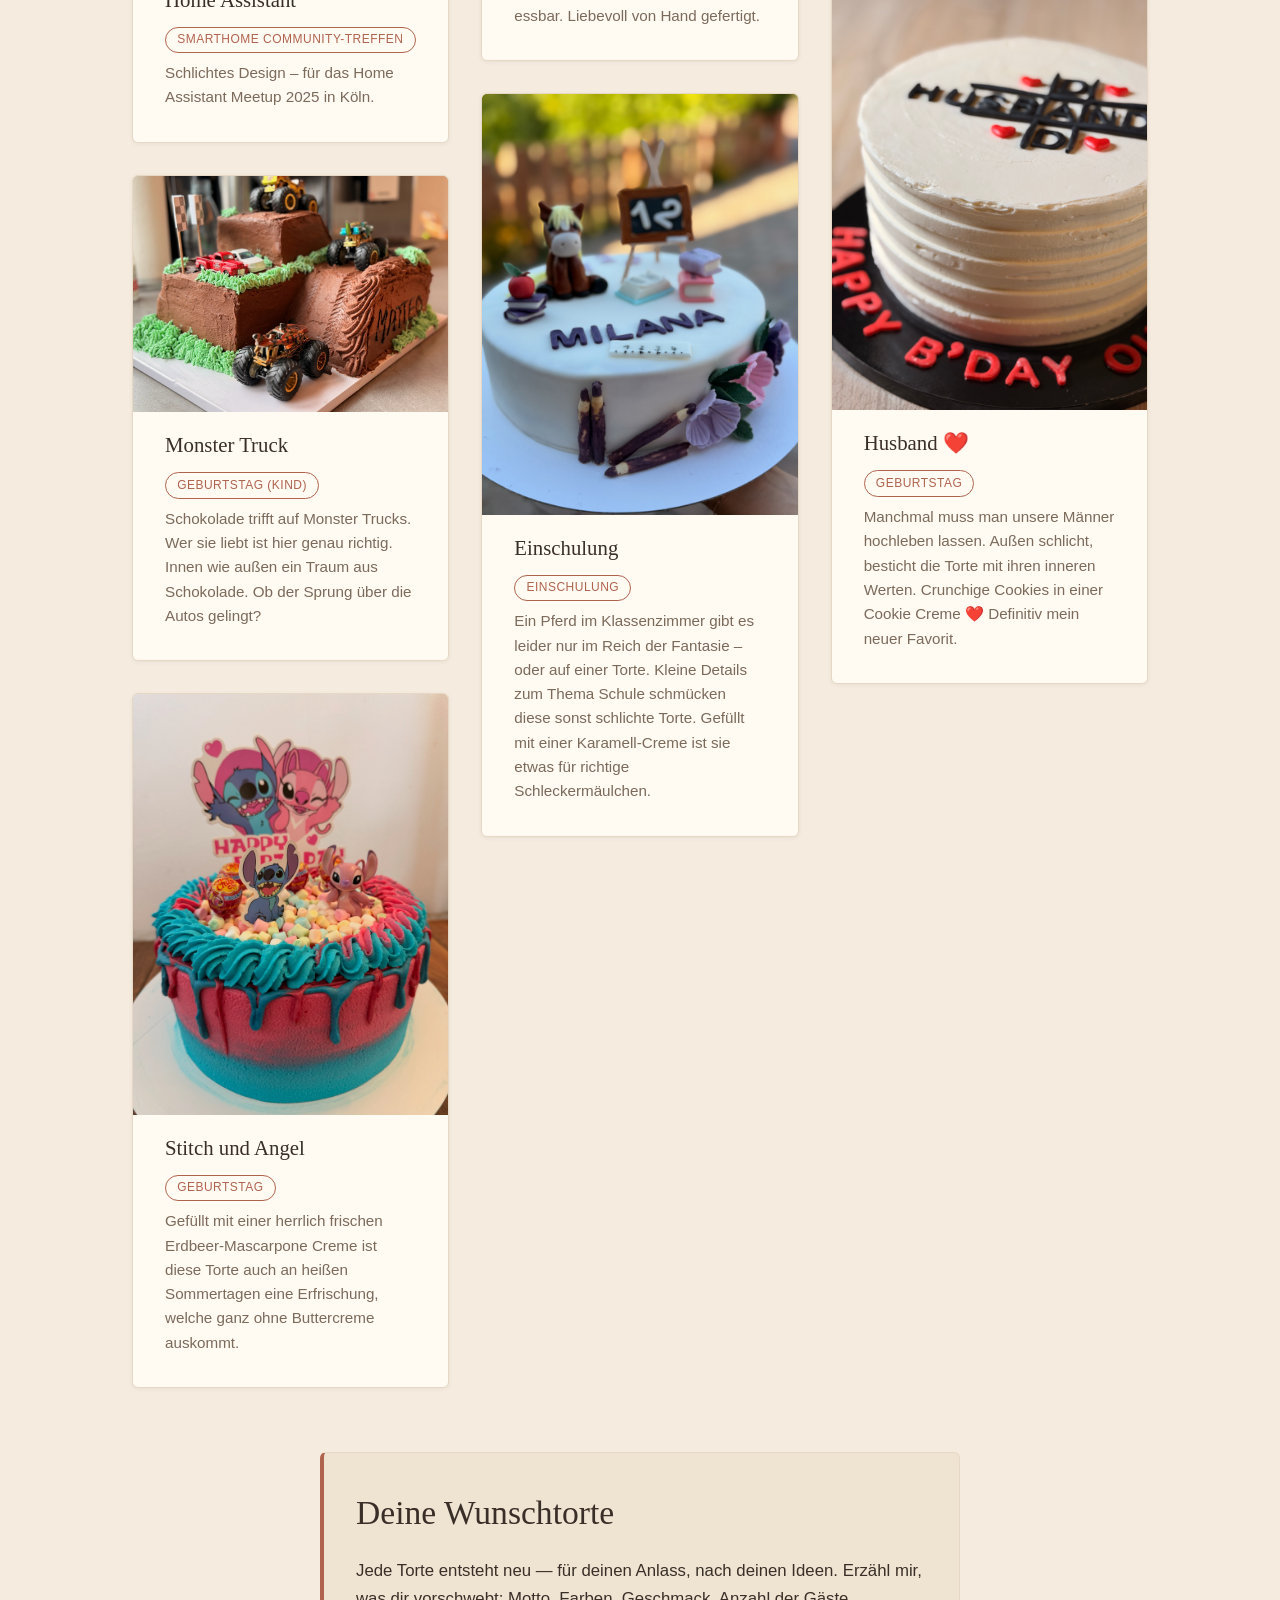
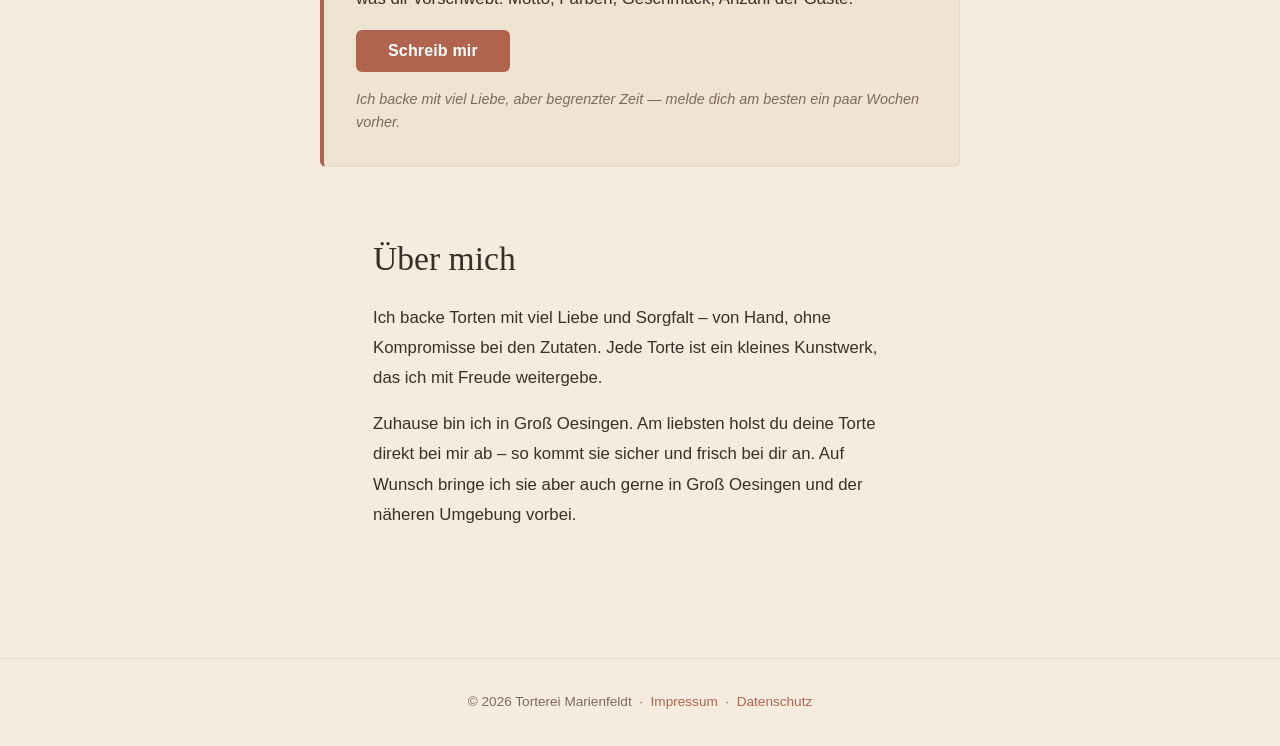
==== commit 0744a069: "Tortenbestand aus der Kundendatenbank deployt (25 Torten)" ====
--- a/index.html
+++ b/index.html
@@ -302,6 +302,28 @@
               <p class="torte-card__anlass">Geburt</p>
               <p class="torte-card__beschreibung">Edles Dunkelblau kombiniert mit zart rosafarbenen Rosen, Zuckerglas und einem Hauch Gold. Einem 80.
 Geburtstag würdig.</p>
+            </div>
+          </div>
+          <div class="torte-card">
+            <a href="#lb-regenbogen-1" class="torte-card__bild-link">
+              <img class="torte-card__bild" src="assets/images/torte-regenbogen-1.png" alt="Rauschende Regenbogen-Torte" loading="lazy">
+            </a>
+            <div class="torte-card__info">
+              <h3 class="torte-card__name">Rauschende Regenbogen-Torte</h3>
+              <p class="torte-card__beschreibung">Sieben bunte Biskuitlagen in allen Regenbogenfarben, Donut-Monster als witziger Topper, bunter Streusel-Drip — innen genauso farbenfroh wie außen.</p>
+            </div>
+          </div>
+          <div class="torte-card">
+            <a href="#lb-husband-1" class="torte-card__bild-link">
+              <img class="torte-card__bild" src="assets/images/torte-husband-1.jpg" alt="Husband ❤️" loading="lazy">
+            </a>
+            <div class="torte-card__info">
+              <h3 class="torte-card__name">Husband ❤️</h3>
+              <p class="torte-card__anlass">Geburtstag</p>
+              <p class="torte-card__beschreibung">Manchmal muss man unsere Männer hochleben lassen. Außen schlicht, besticht die Torte mit ihren inneren Werten. 
+Crunchige Cookies in einer Cookie Creme ❤️
+
+Definitiv mein neuer Favorit.</p>
             </div>
           </div>
         </div>
@@ -714,5 +736,33 @@
       <a class="lightbox__nav lightbox__nav--zurueck" href="#lb-edles-dunkelblau-1" aria-label="Vorheriges Bild">‹</a>
     </div>
   </div>
+  <!-- Rauschende Regenbogen-Torte -->
+  <div class="lightbox" id="lb-regenbogen-1">
+    <a class="lightbox__overlay" href="#torten" aria-label="Schließen"></a>
+    <div class="lightbox__stage">
+      <img class="lightbox__bild" src="assets/images/torte-regenbogen-1.png" alt="Rauschende Regenbogen-Torte – Ansicht 1">
+      <p class="lightbox__titel">Rauschende Regenbogen-Torte</p>
+      <a class="lightbox__schliessen" href="#torten" aria-label="Schließen">✕</a>
+    </div>
+  </div>
+  <!-- Husband ❤️ -->
+  <div class="lightbox" id="lb-husband-1">
+    <a class="lightbox__overlay" href="#torten" aria-label="Schließen"></a>
+    <div class="lightbox__stage">
+      <img class="lightbox__bild" src="assets/images/torte-husband-1.jpg" alt="Husband ❤️ – Ansicht 1">
+      <p class="lightbox__titel">Husband ❤️</p>
+      <a class="lightbox__schliessen" href="#torten" aria-label="Schließen">✕</a>
+      <a class="lightbox__nav lightbox__nav--weiter" href="#lb-husband-2" aria-label="Nächstes Bild">›</a>
+    </div>
+  </div>
+  <div class="lightbox" id="lb-husband-2">
+    <a class="lightbox__overlay" href="#torten" aria-label="Schließen"></a>
+    <div class="lightbox__stage">
+      <img class="lightbox__bild" src="assets/images/torte-husband-2.jpg" alt="Husband ❤️ – Ansicht 2">
+      <p class="lightbox__titel">Husband ❤️</p>
+      <a class="lightbox__schliessen" href="#torten" aria-label="Schließen">✕</a>
+      <a class="lightbox__nav lightbox__nav--zurueck" href="#lb-husband-1" aria-label="Vorheriges Bild">‹</a>
+    </div>
+  </div>
 </body>
 </html>
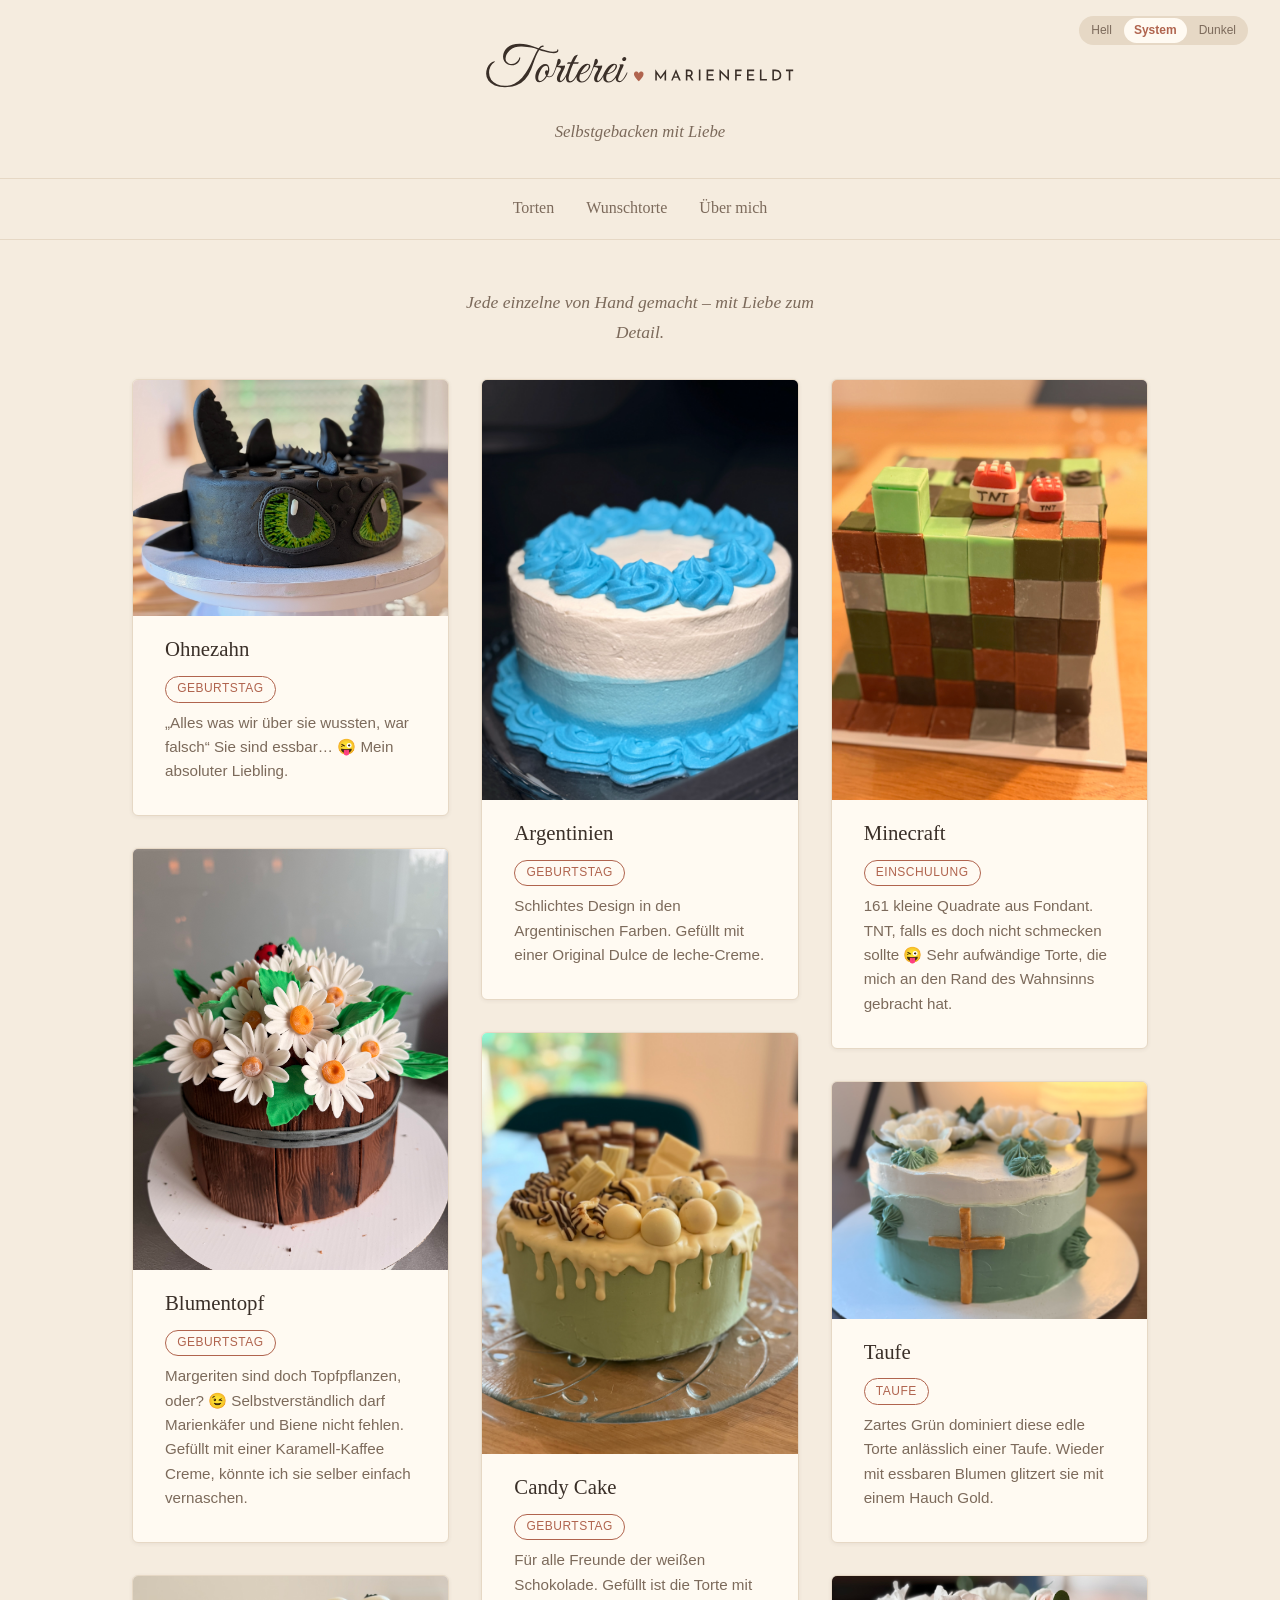
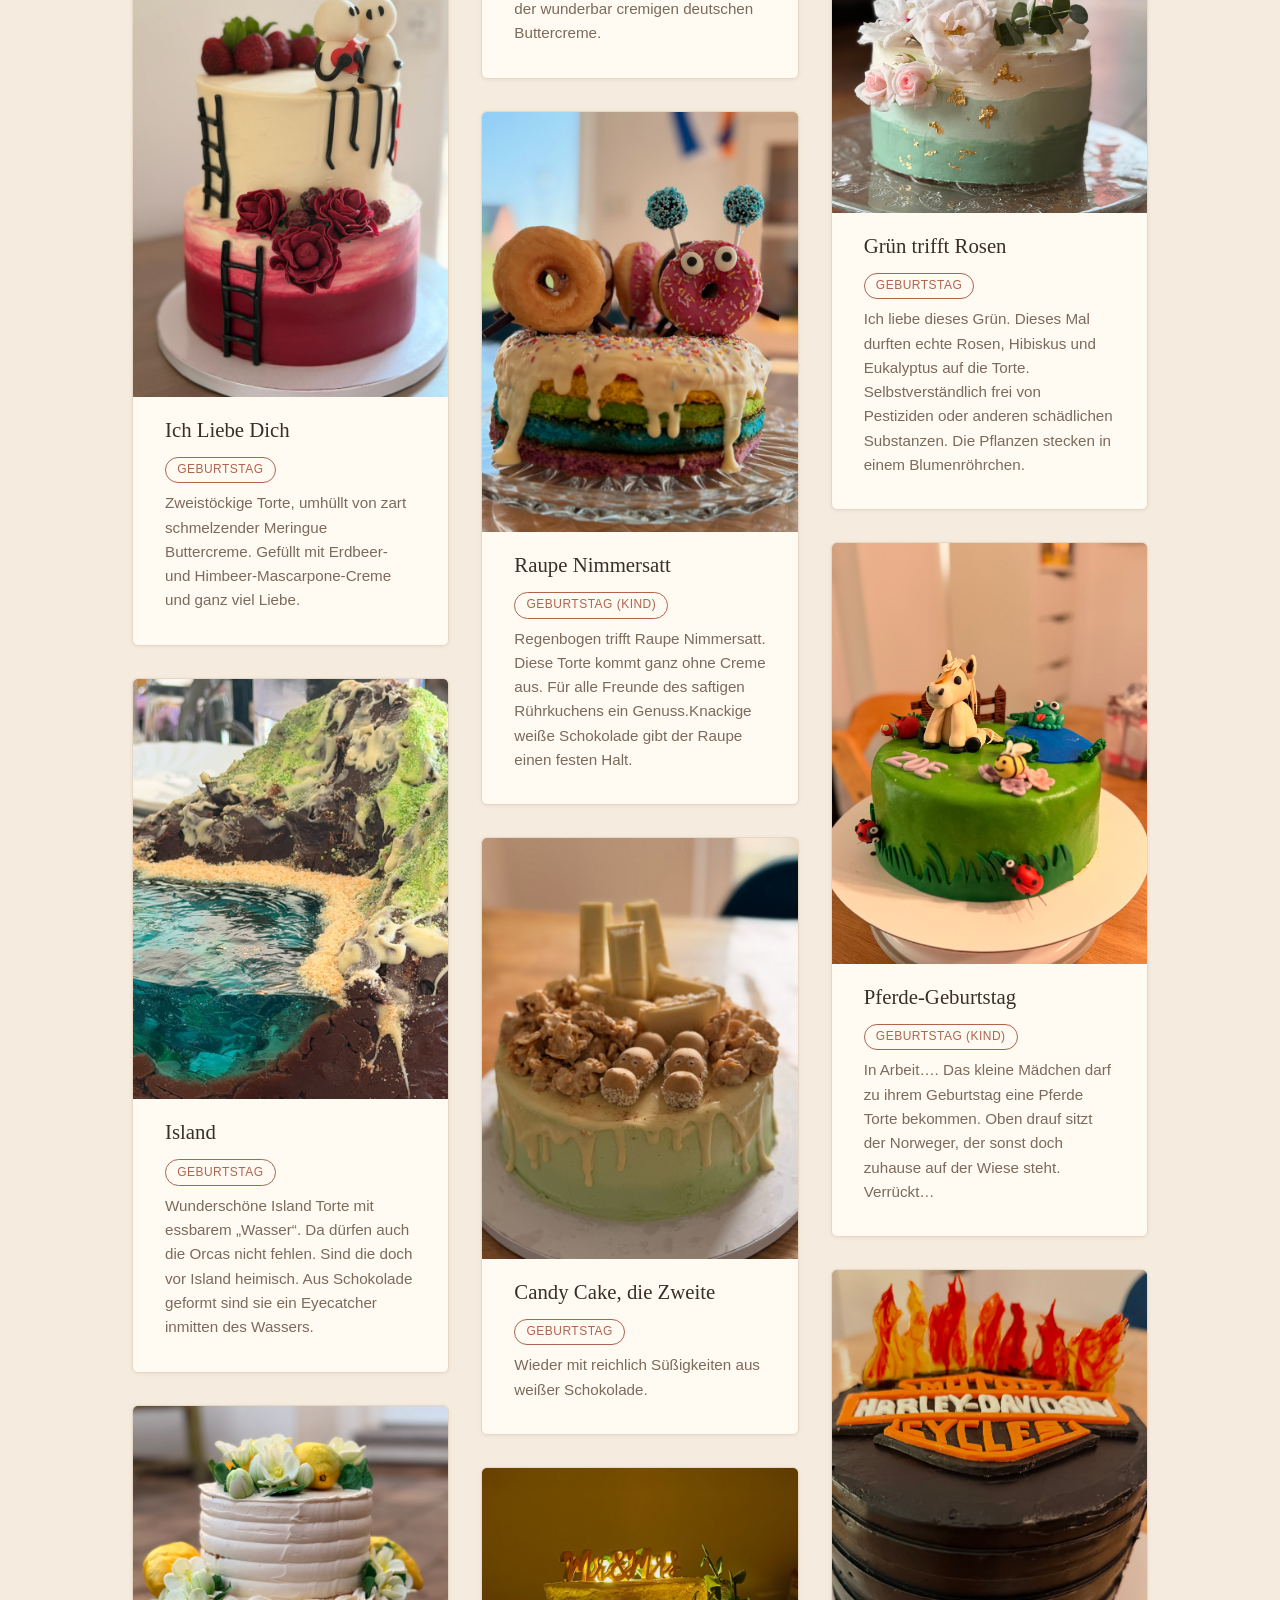
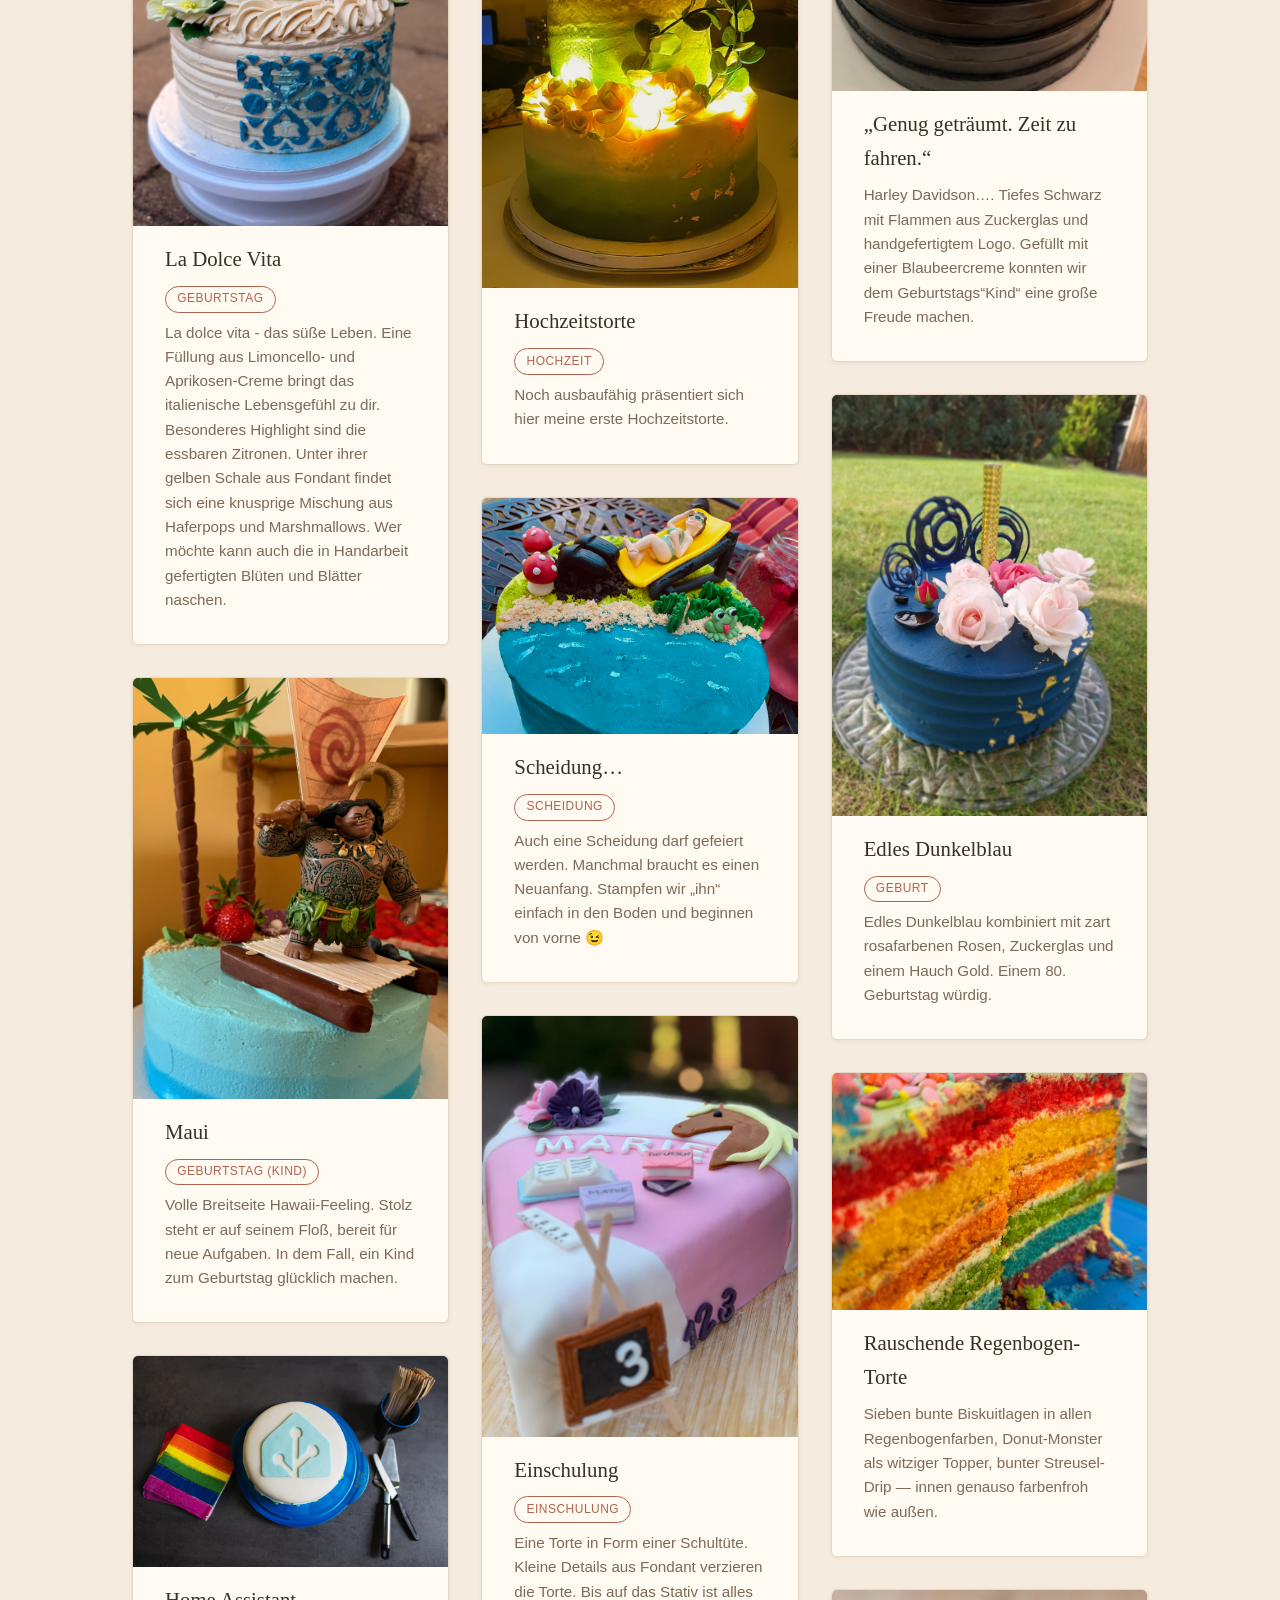
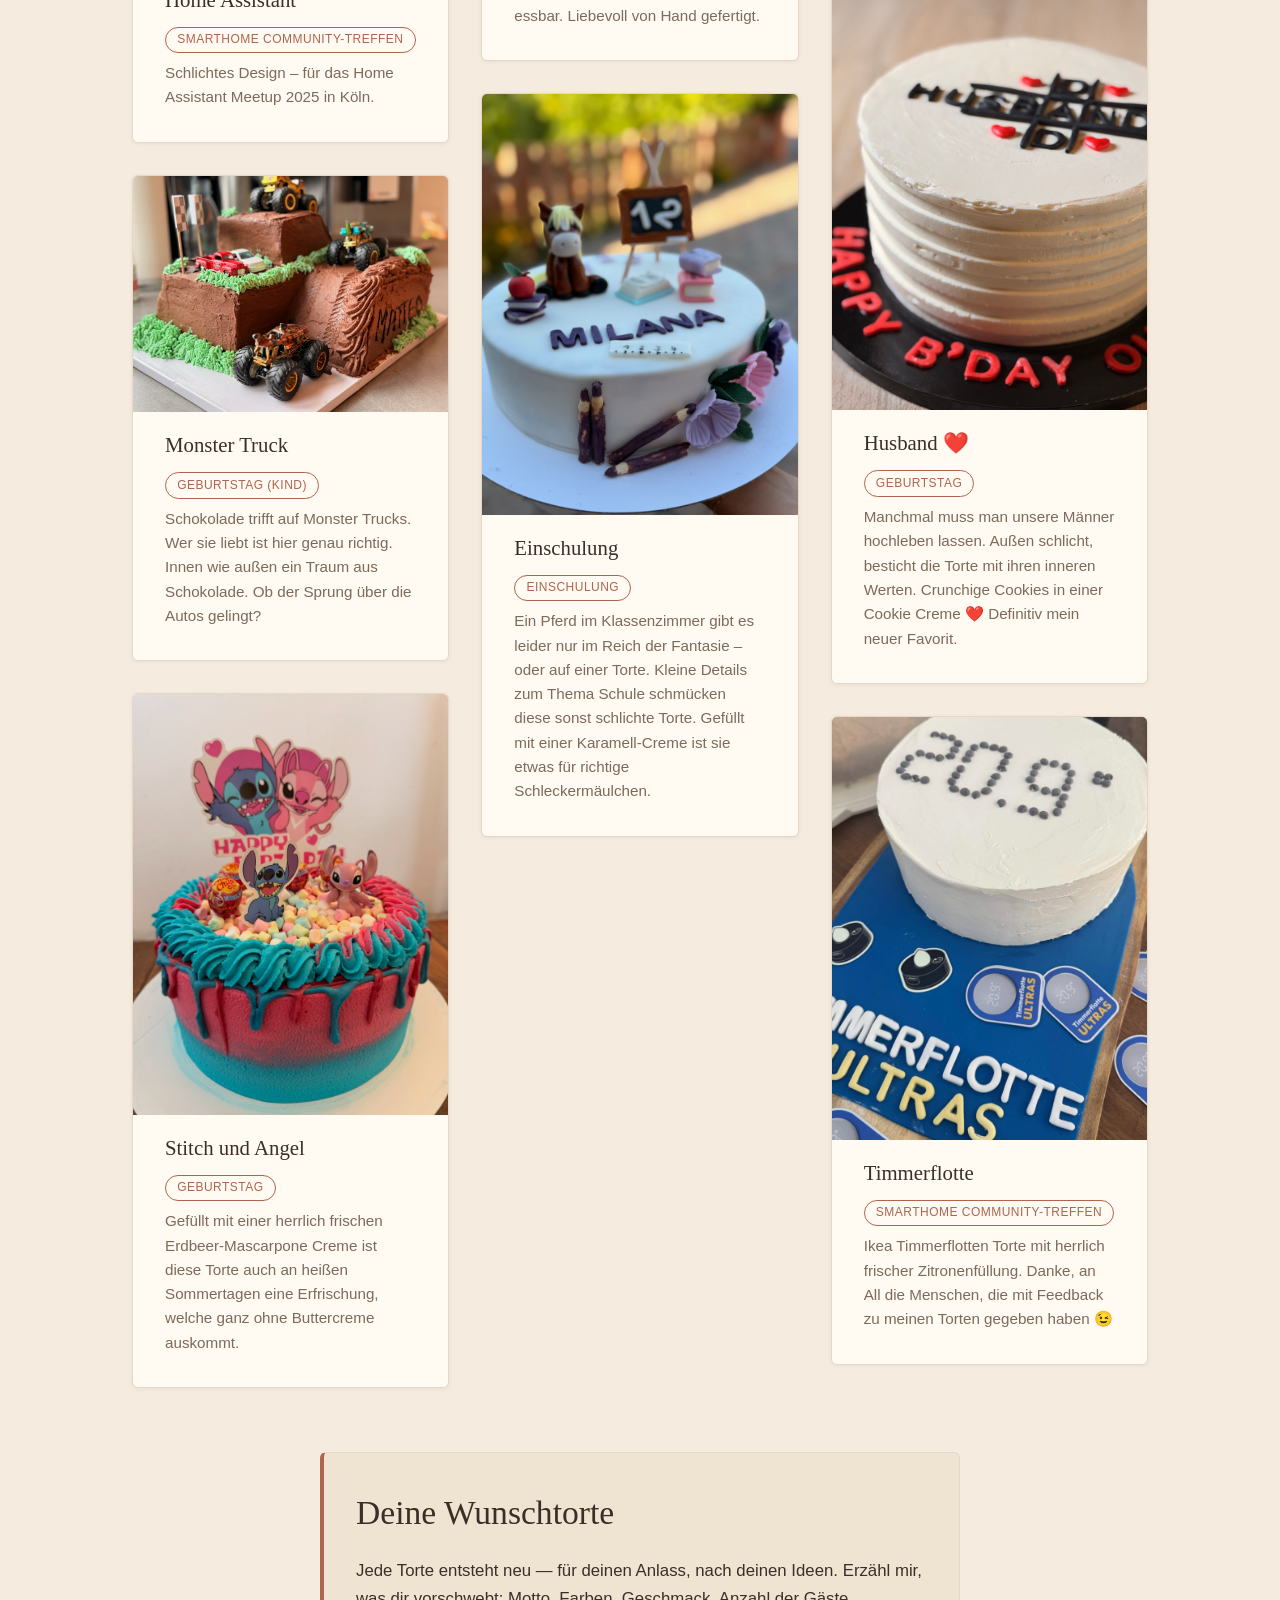
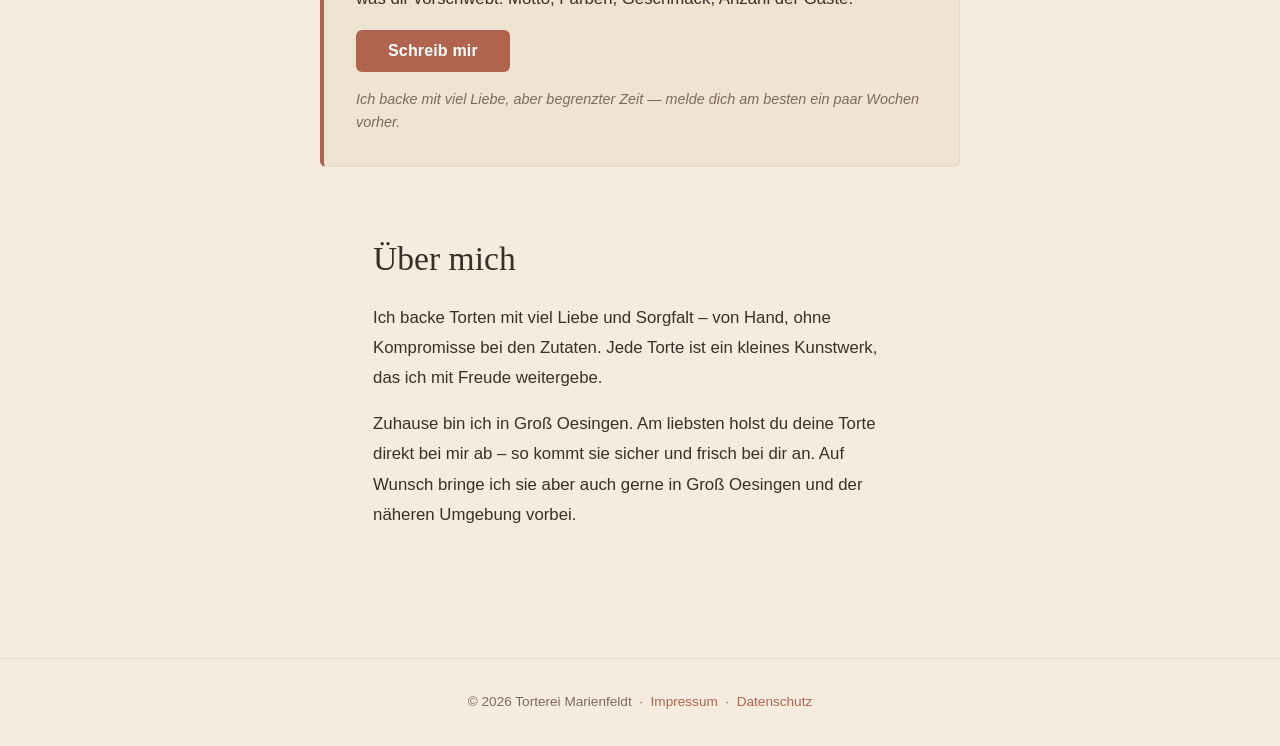
==== commit c68e8f41: "Tortenbestand aus der Kundendatenbank deployt (26 Torten)" ====
--- a/index.html
+++ b/index.html
@@ -324,6 +324,16 @@
 Crunchige Cookies in einer Cookie Creme ❤️
 
 Definitiv mein neuer Favorit.</p>
+            </div>
+          </div>
+          <div class="torte-card">
+            <a href="#lb-timmerflotte-1" class="torte-card__bild-link">
+              <img class="torte-card__bild" src="assets/images/torte-timmerflotte-1.jpg" alt="Timmerflotte" loading="lazy">
+            </a>
+            <div class="torte-card__info">
+              <h3 class="torte-card__name">Timmerflotte</h3>
+              <p class="torte-card__anlass">SmartHome Community-Treffen</p>
+              <p class="torte-card__beschreibung">Ikea Timmerflotten Torte mit herrlich frischer Zitronenfüllung. Danke, an All die Menschen, die mit Feedback zu meinen Torten gegeben haben 😉</p>
             </div>
           </div>
         </div>
@@ -764,5 +774,14 @@
       <a class="lightbox__nav lightbox__nav--zurueck" href="#lb-husband-1" aria-label="Vorheriges Bild">‹</a>
     </div>
   </div>
+  <!-- Timmerflotte -->
+  <div class="lightbox" id="lb-timmerflotte-1">
+    <a class="lightbox__overlay" href="#torten" aria-label="Schließen"></a>
+    <div class="lightbox__stage">
+      <img class="lightbox__bild" src="assets/images/torte-timmerflotte-1.jpg" alt="Timmerflotte – Ansicht 1">
+      <p class="lightbox__titel">Timmerflotte</p>
+      <a class="lightbox__schliessen" href="#torten" aria-label="Schließen">✕</a>
+    </div>
+  </div>
 </body>
 </html>
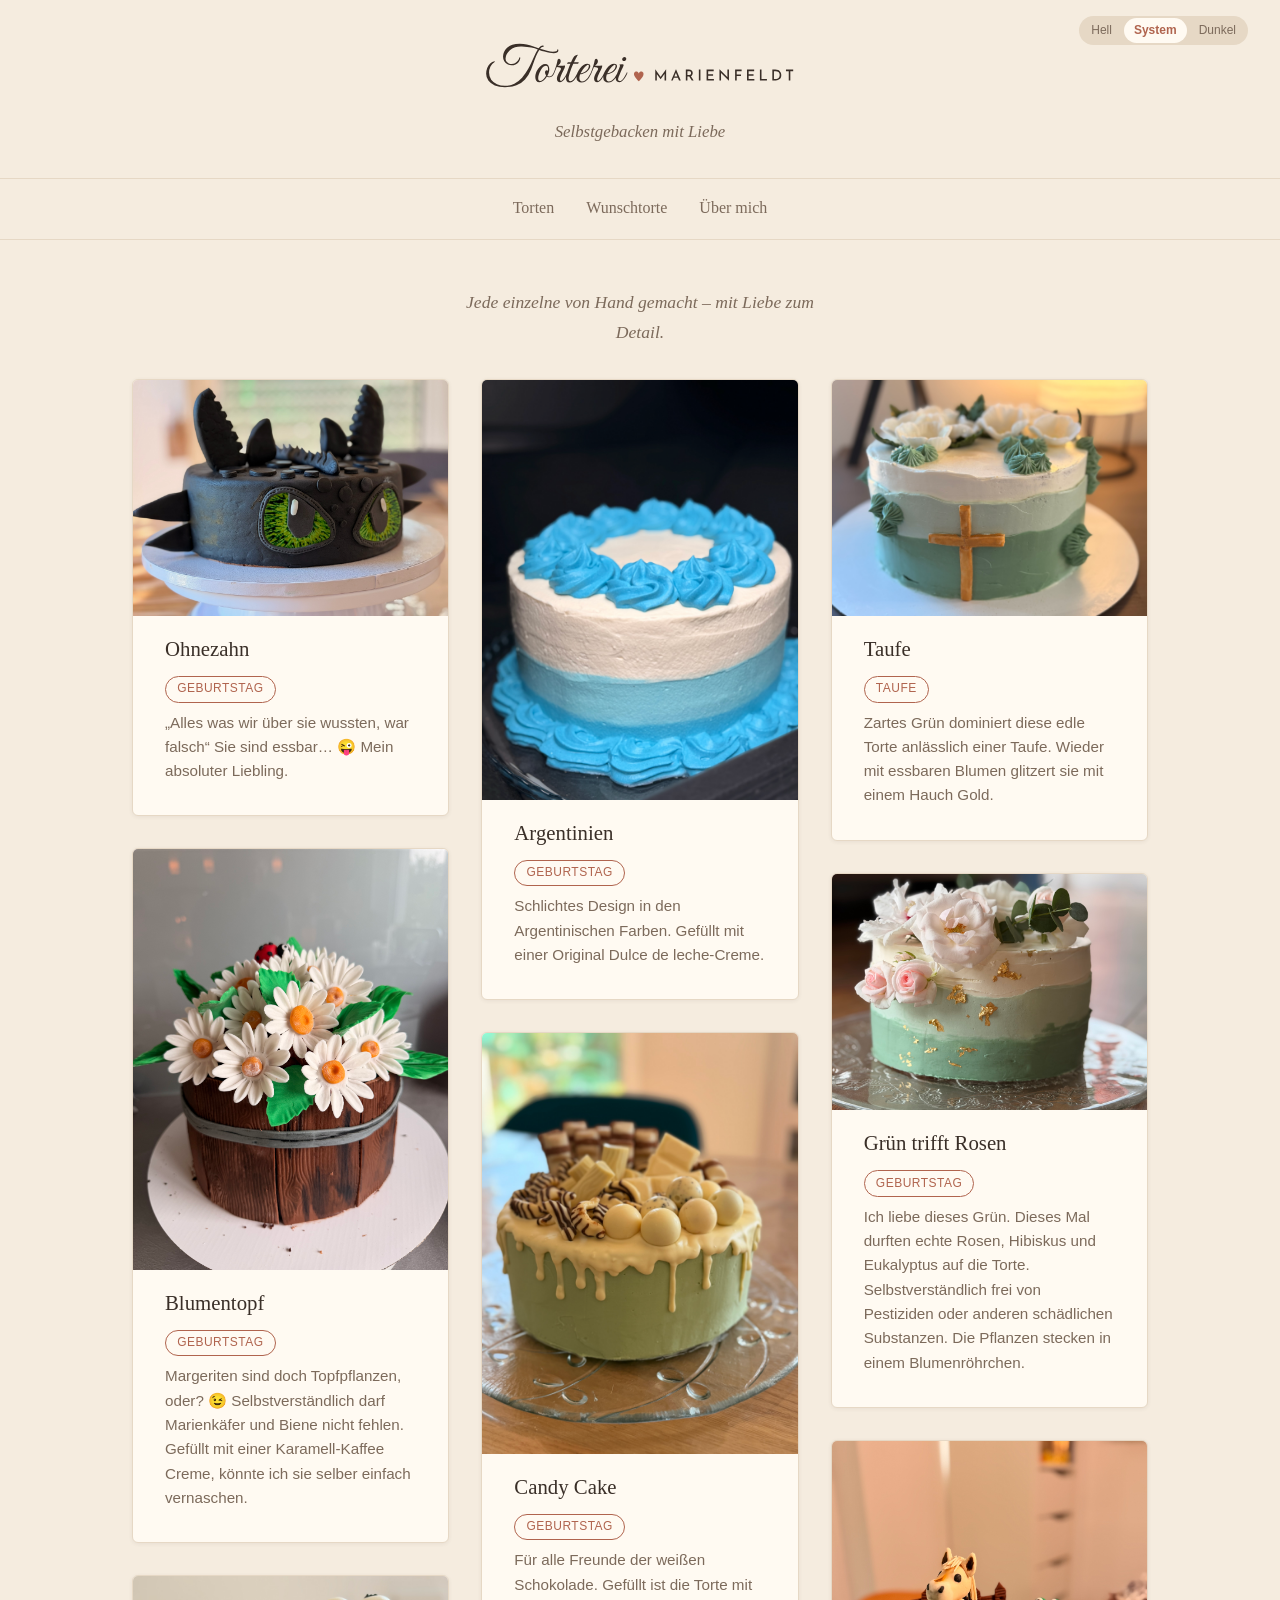
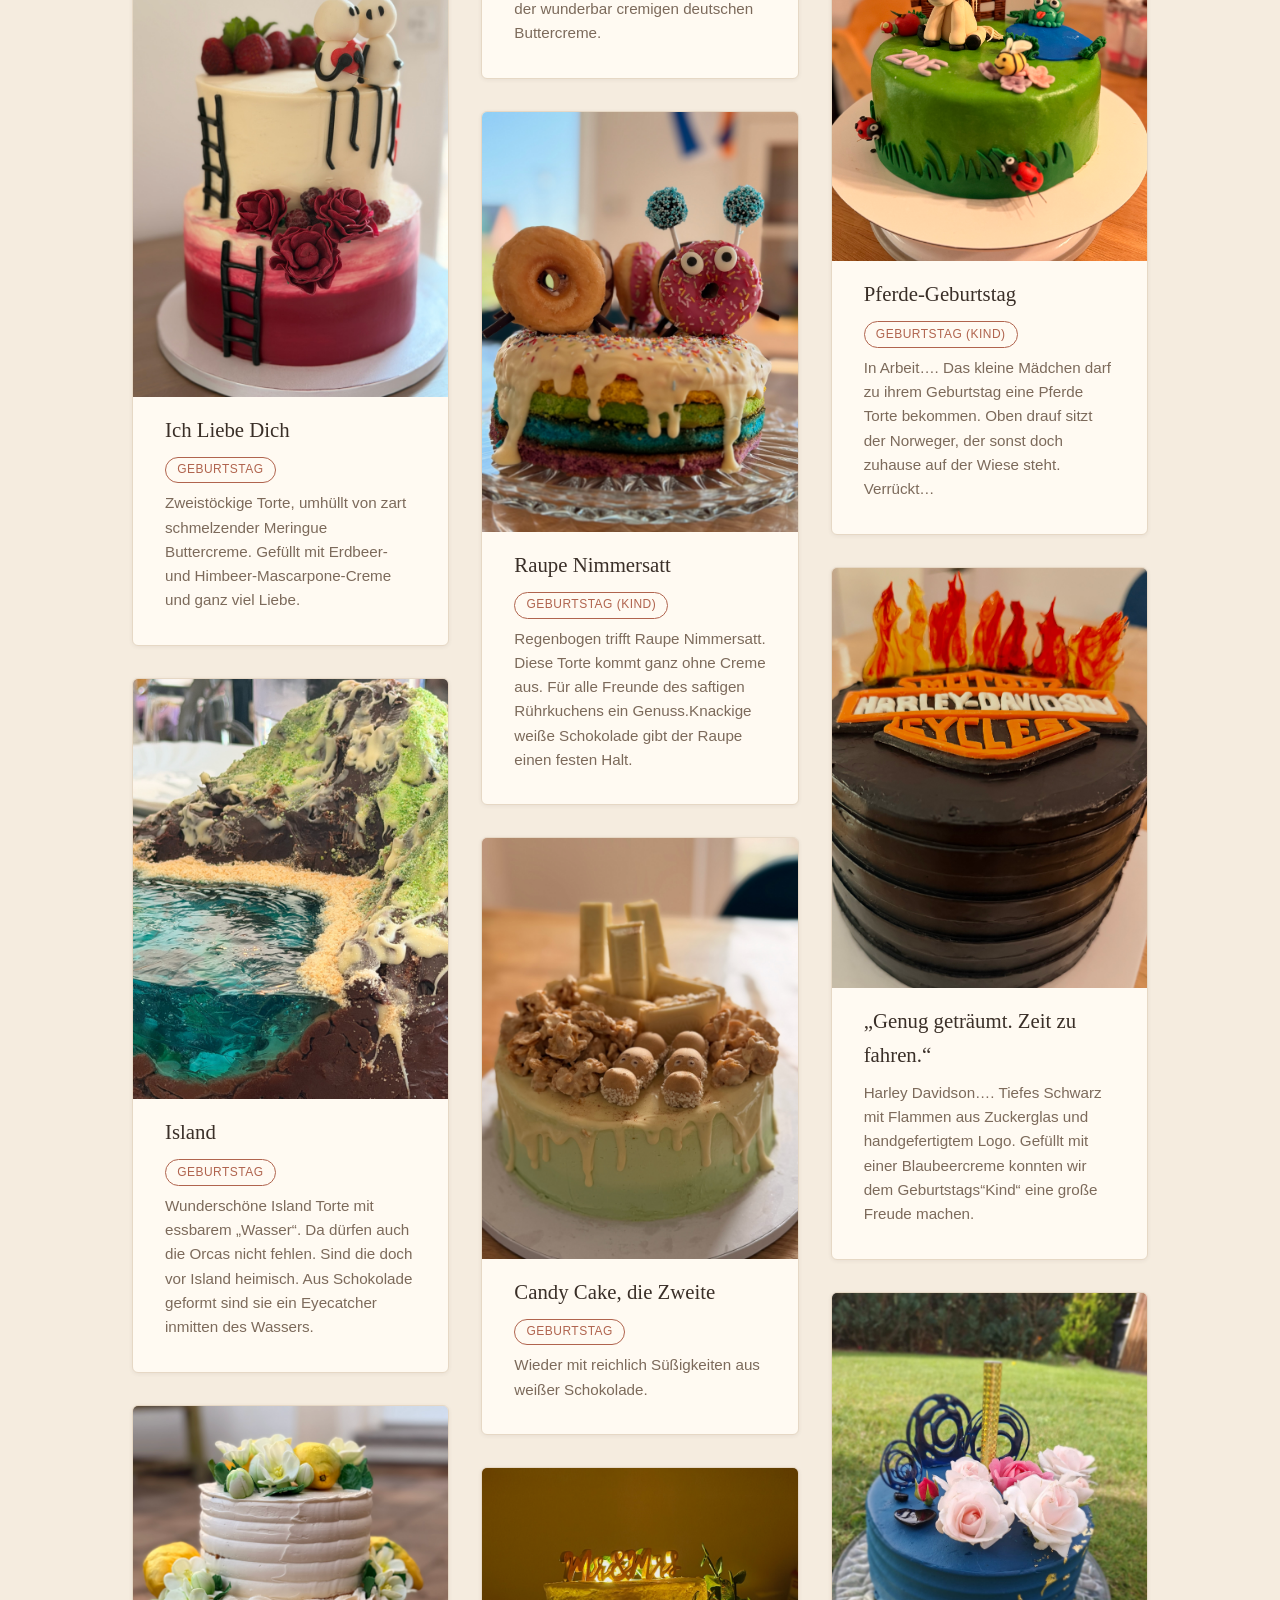
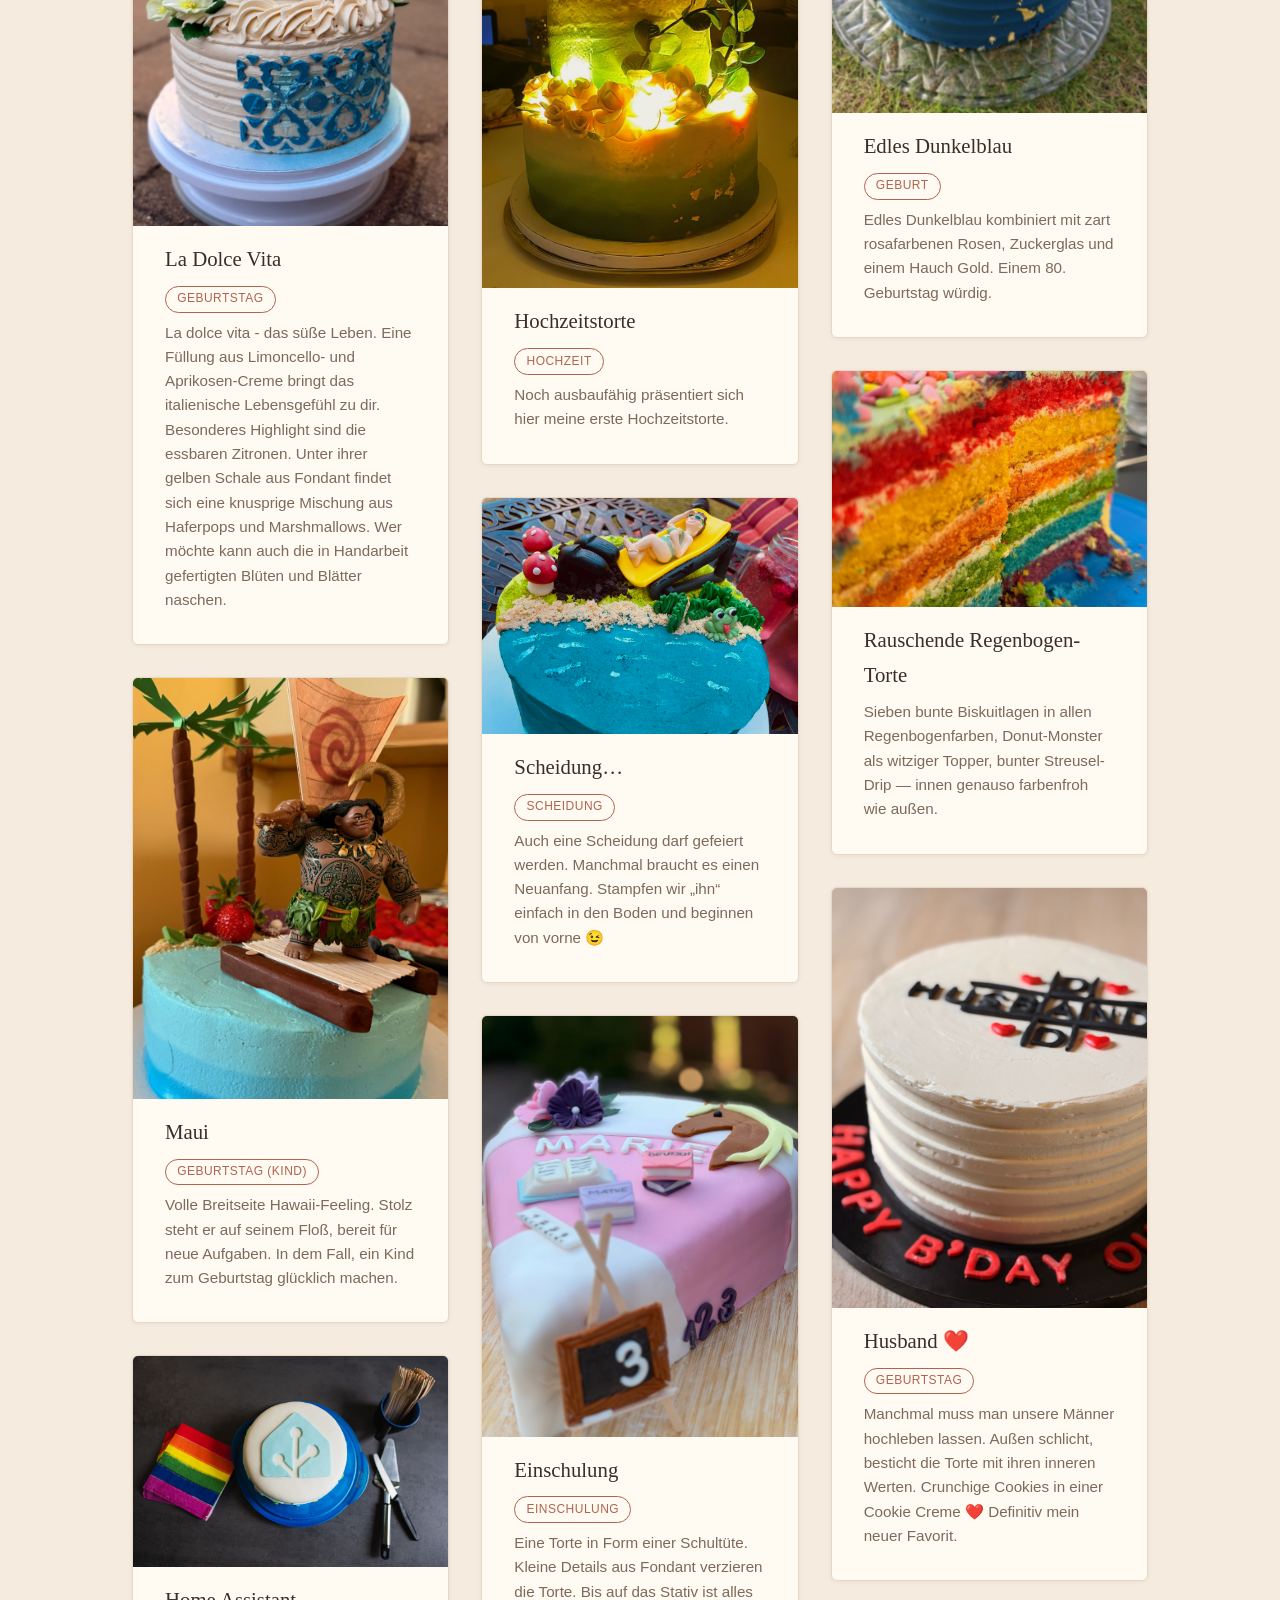
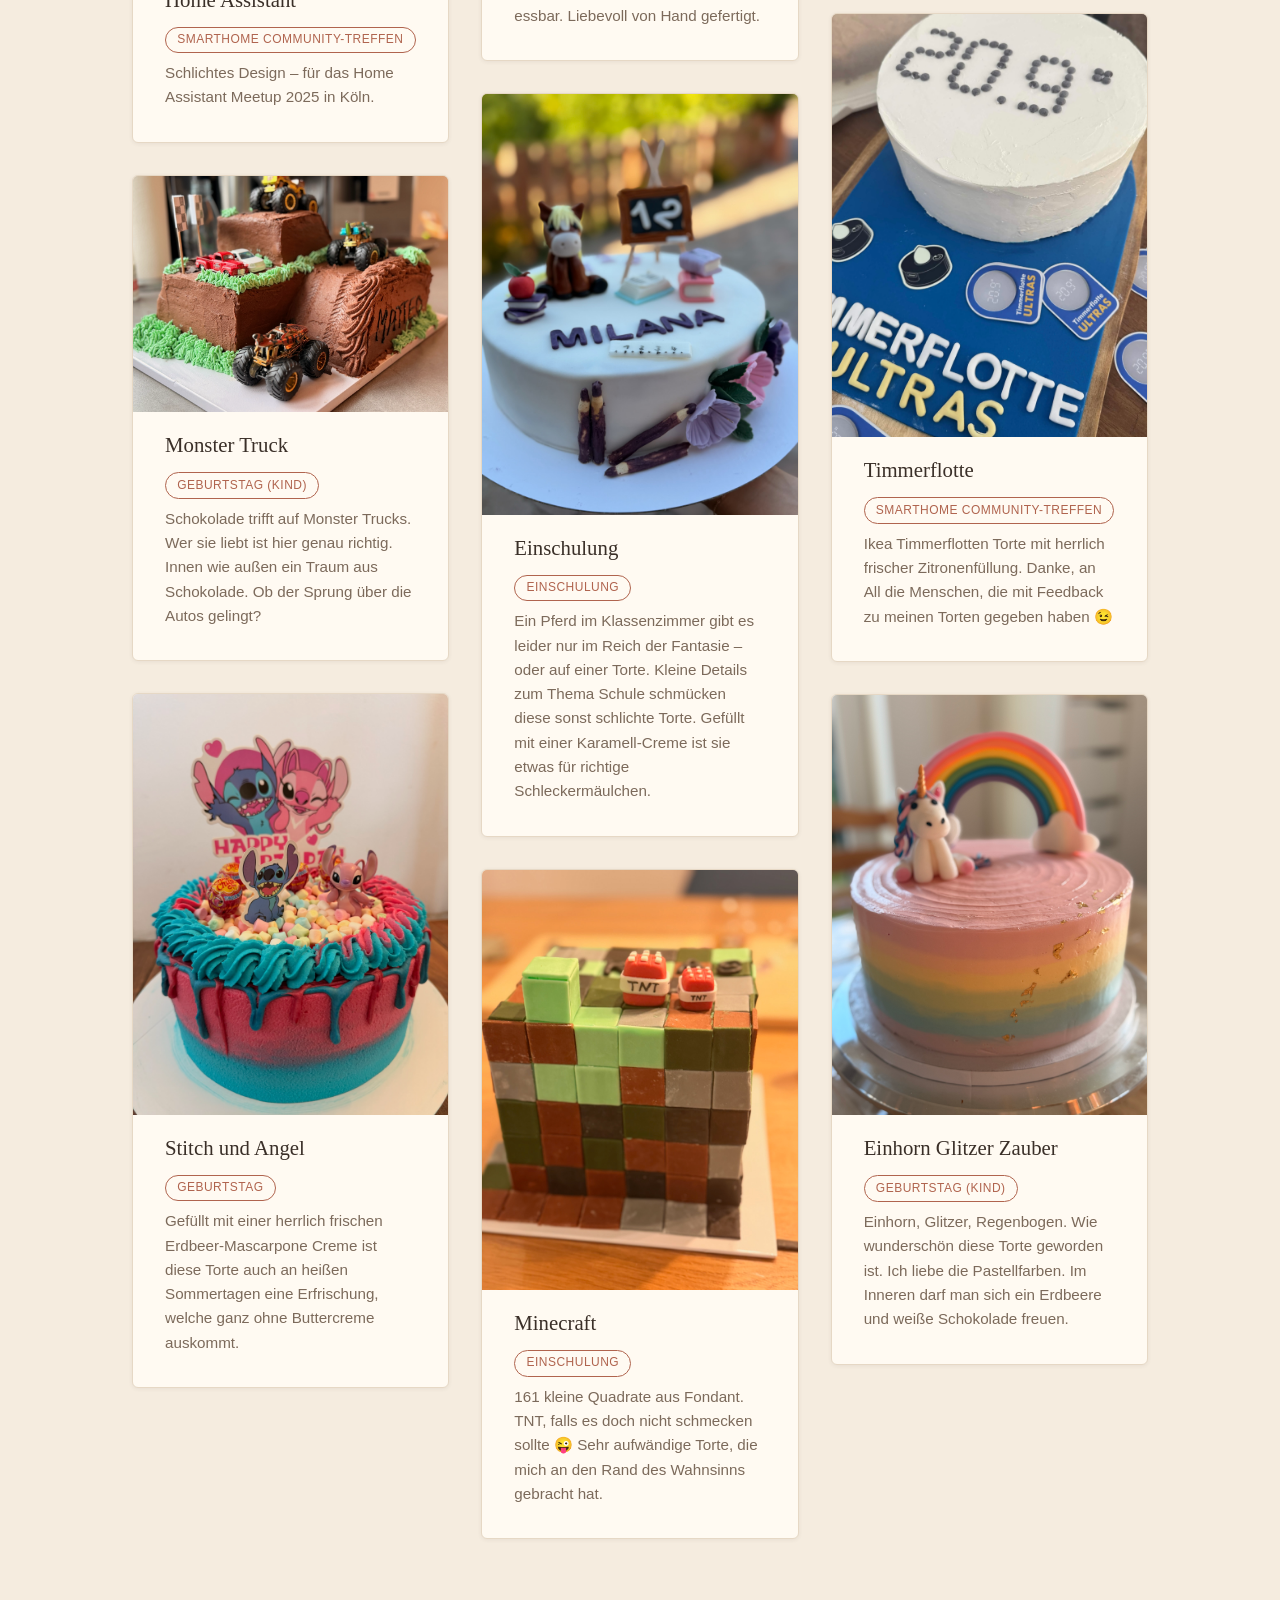
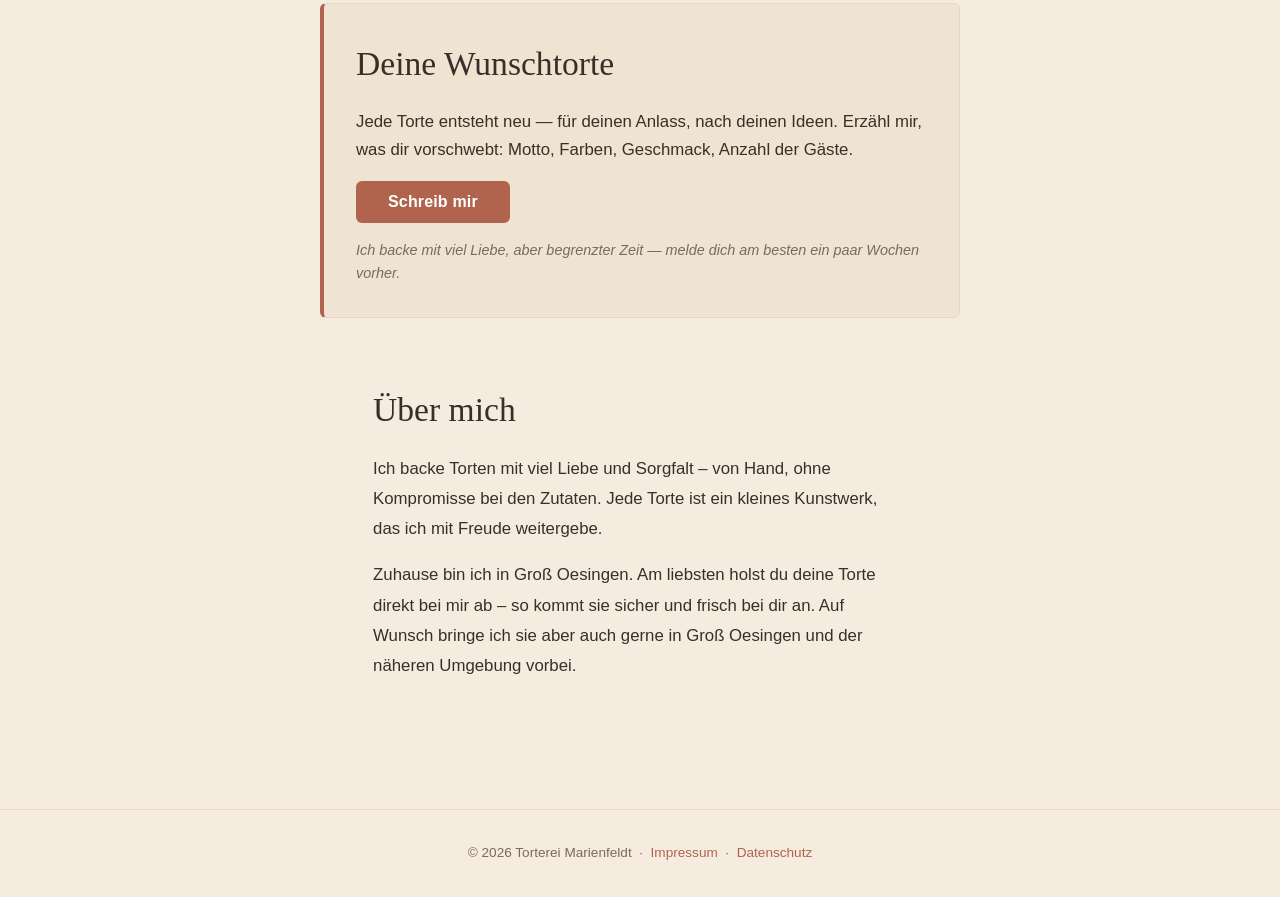
==== commit 619c4337: "Tortenbestand aus der Kundendatenbank deployt (27 Torten)" ====
--- a/index.html
+++ b/index.html
@@ -334,6 +334,16 @@
               <h3 class="torte-card__name">Timmerflotte</h3>
               <p class="torte-card__anlass">SmartHome Community-Treffen</p>
               <p class="torte-card__beschreibung">Ikea Timmerflotten Torte mit herrlich frischer Zitronenfüllung. Danke, an All die Menschen, die mit Feedback zu meinen Torten gegeben haben 😉</p>
+            </div>
+          </div>
+          <div class="torte-card">
+            <a href="#lb-einhorn-glitzer-zauber-1" class="torte-card__bild-link">
+              <img class="torte-card__bild" src="assets/images/torte-einhorn-glitzer-zauber-1.jpg" alt="Einhorn Glitzer Zauber" loading="lazy">
+            </a>
+            <div class="torte-card__info">
+              <h3 class="torte-card__name">Einhorn Glitzer Zauber</h3>
+              <p class="torte-card__anlass">Geburtstag (Kind)</p>
+              <p class="torte-card__beschreibung">Einhorn, Glitzer, Regenbogen. Wie wunderschön diese Torte geworden ist. Ich liebe die Pastellfarben. Im Inneren darf man sich ein Erdbeere und weiße Schokolade freuen.</p>
             </div>
           </div>
         </div>
@@ -783,5 +793,24 @@
       <a class="lightbox__schliessen" href="#torten" aria-label="Schließen">✕</a>
     </div>
   </div>
+  <!-- Einhorn Glitzer Zauber -->
+  <div class="lightbox" id="lb-einhorn-glitzer-zauber-1">
+    <a class="lightbox__overlay" href="#torten" aria-label="Schließen"></a>
+    <div class="lightbox__stage">
+      <img class="lightbox__bild" src="assets/images/torte-einhorn-glitzer-zauber-1.jpg" alt="Einhorn Glitzer Zauber – Ansicht 1">
+      <p class="lightbox__titel">Einhorn Glitzer Zauber</p>
+      <a class="lightbox__schliessen" href="#torten" aria-label="Schließen">✕</a>
+      <a class="lightbox__nav lightbox__nav--weiter" href="#lb-einhorn-glitzer-zauber-2" aria-label="Nächstes Bild">›</a>
+    </div>
+  </div>
+  <div class="lightbox" id="lb-einhorn-glitzer-zauber-2">
+    <a class="lightbox__overlay" href="#torten" aria-label="Schließen"></a>
+    <div class="lightbox__stage">
+      <img class="lightbox__bild" src="assets/images/torte-einhorn-glitzer-zauber-2.jpg" alt="Einhorn Glitzer Zauber – Ansicht 2">
+      <p class="lightbox__titel">Einhorn Glitzer Zauber</p>
+      <a class="lightbox__schliessen" href="#torten" aria-label="Schließen">✕</a>
+      <a class="lightbox__nav lightbox__nav--zurueck" href="#lb-einhorn-glitzer-zauber-1" aria-label="Vorheriges Bild">‹</a>
+    </div>
+  </div>
 </body>
 </html>
